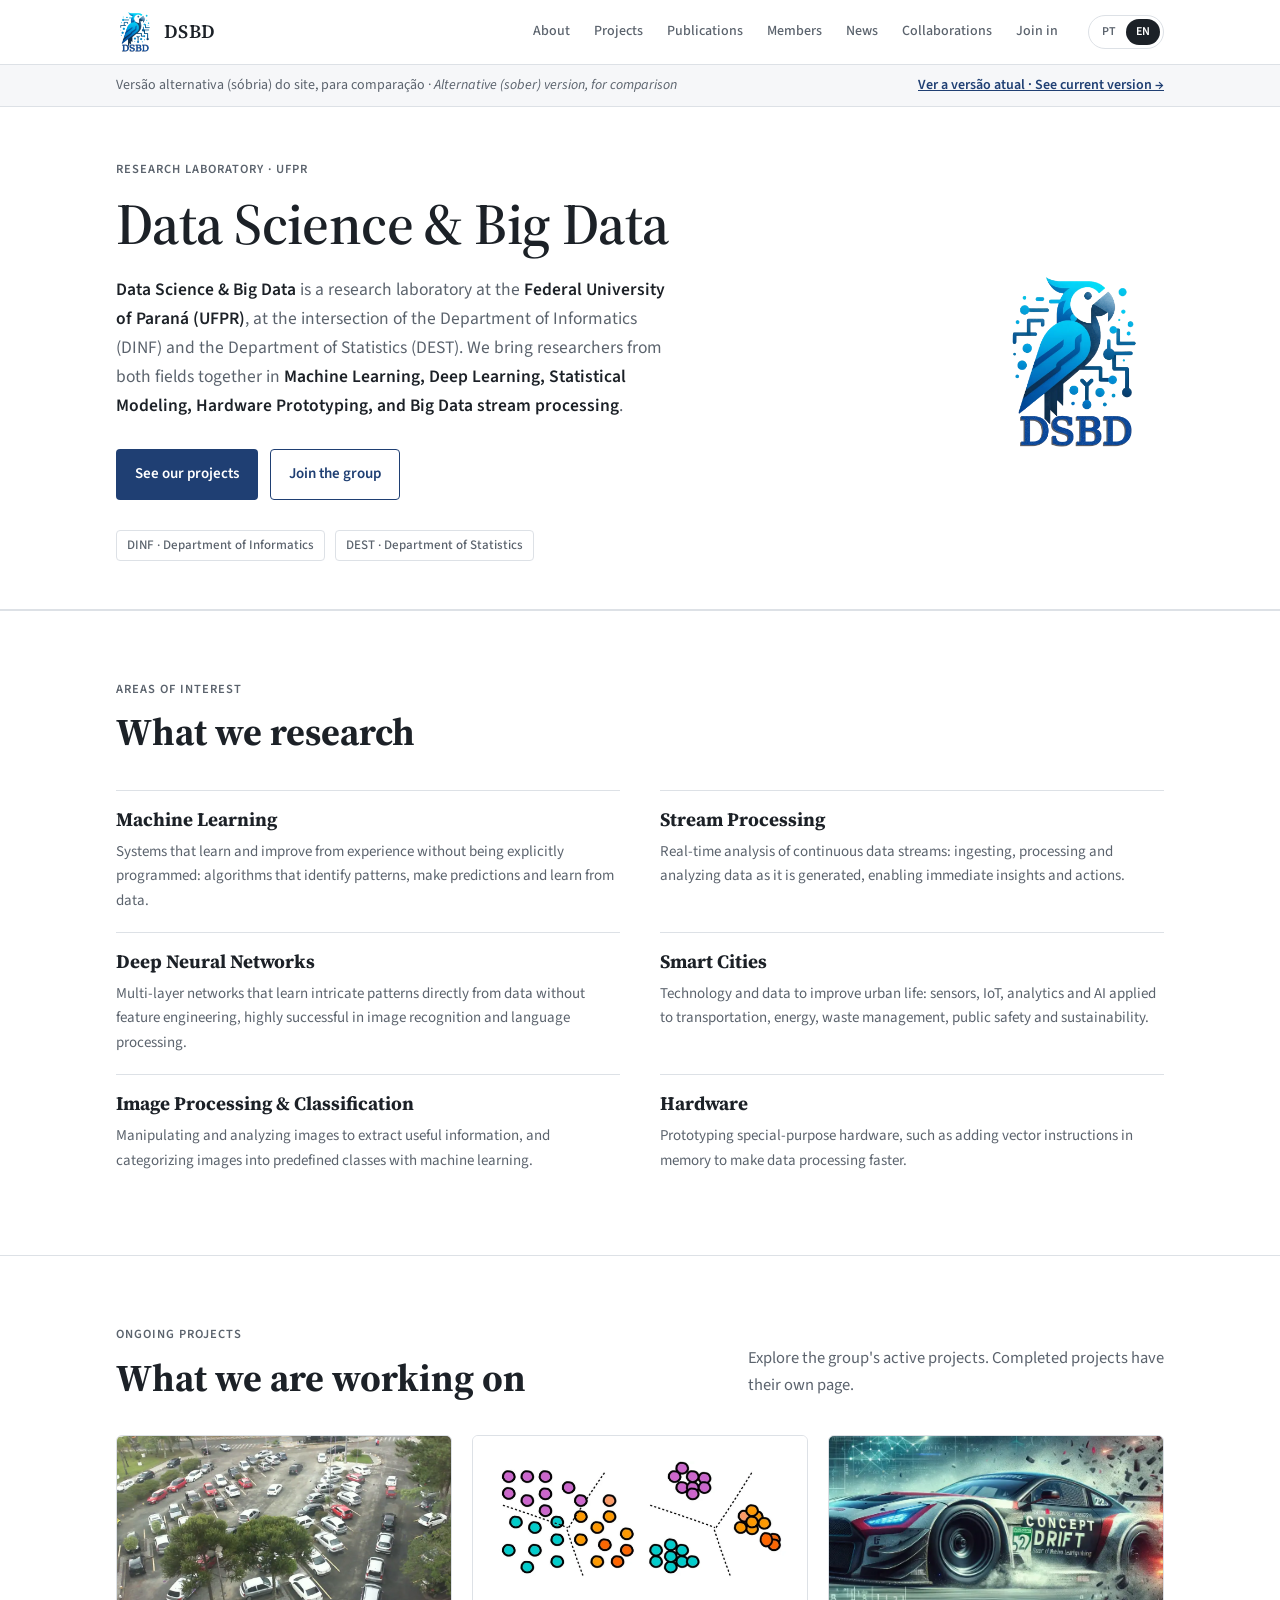
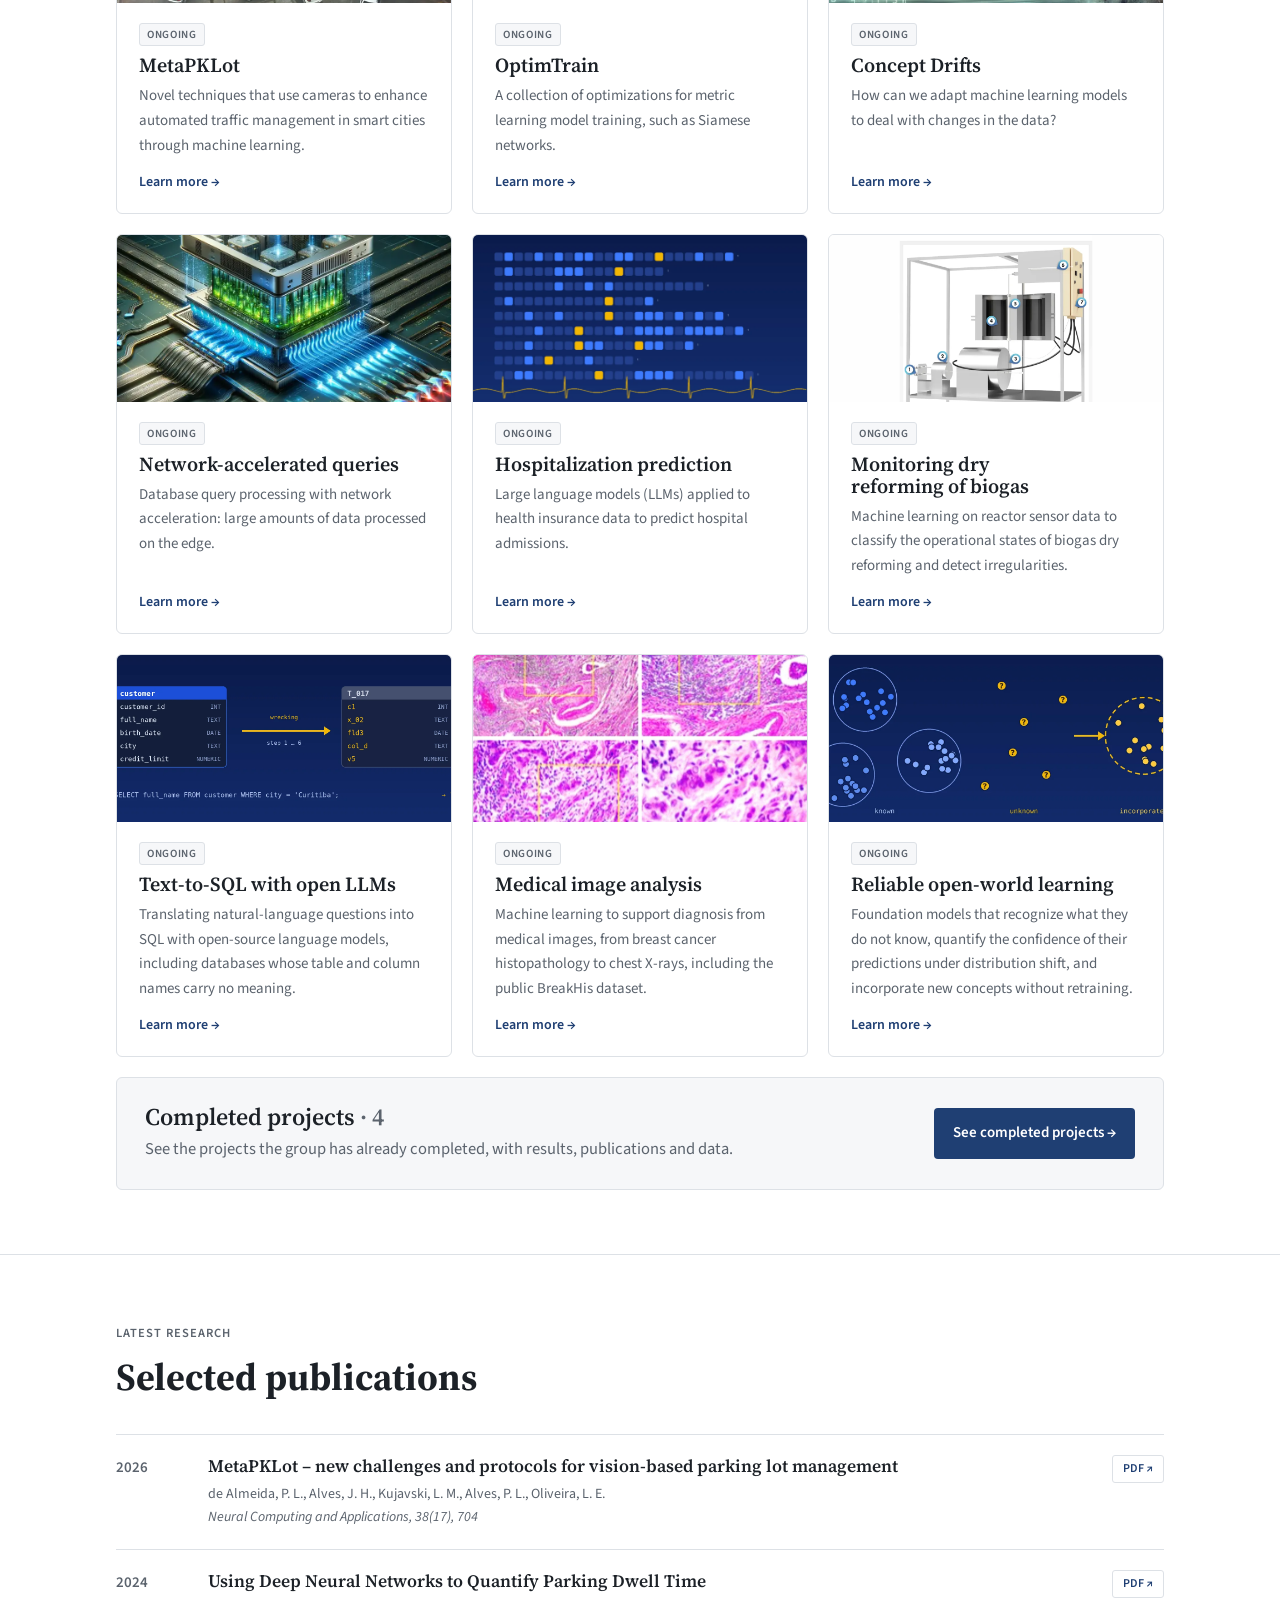
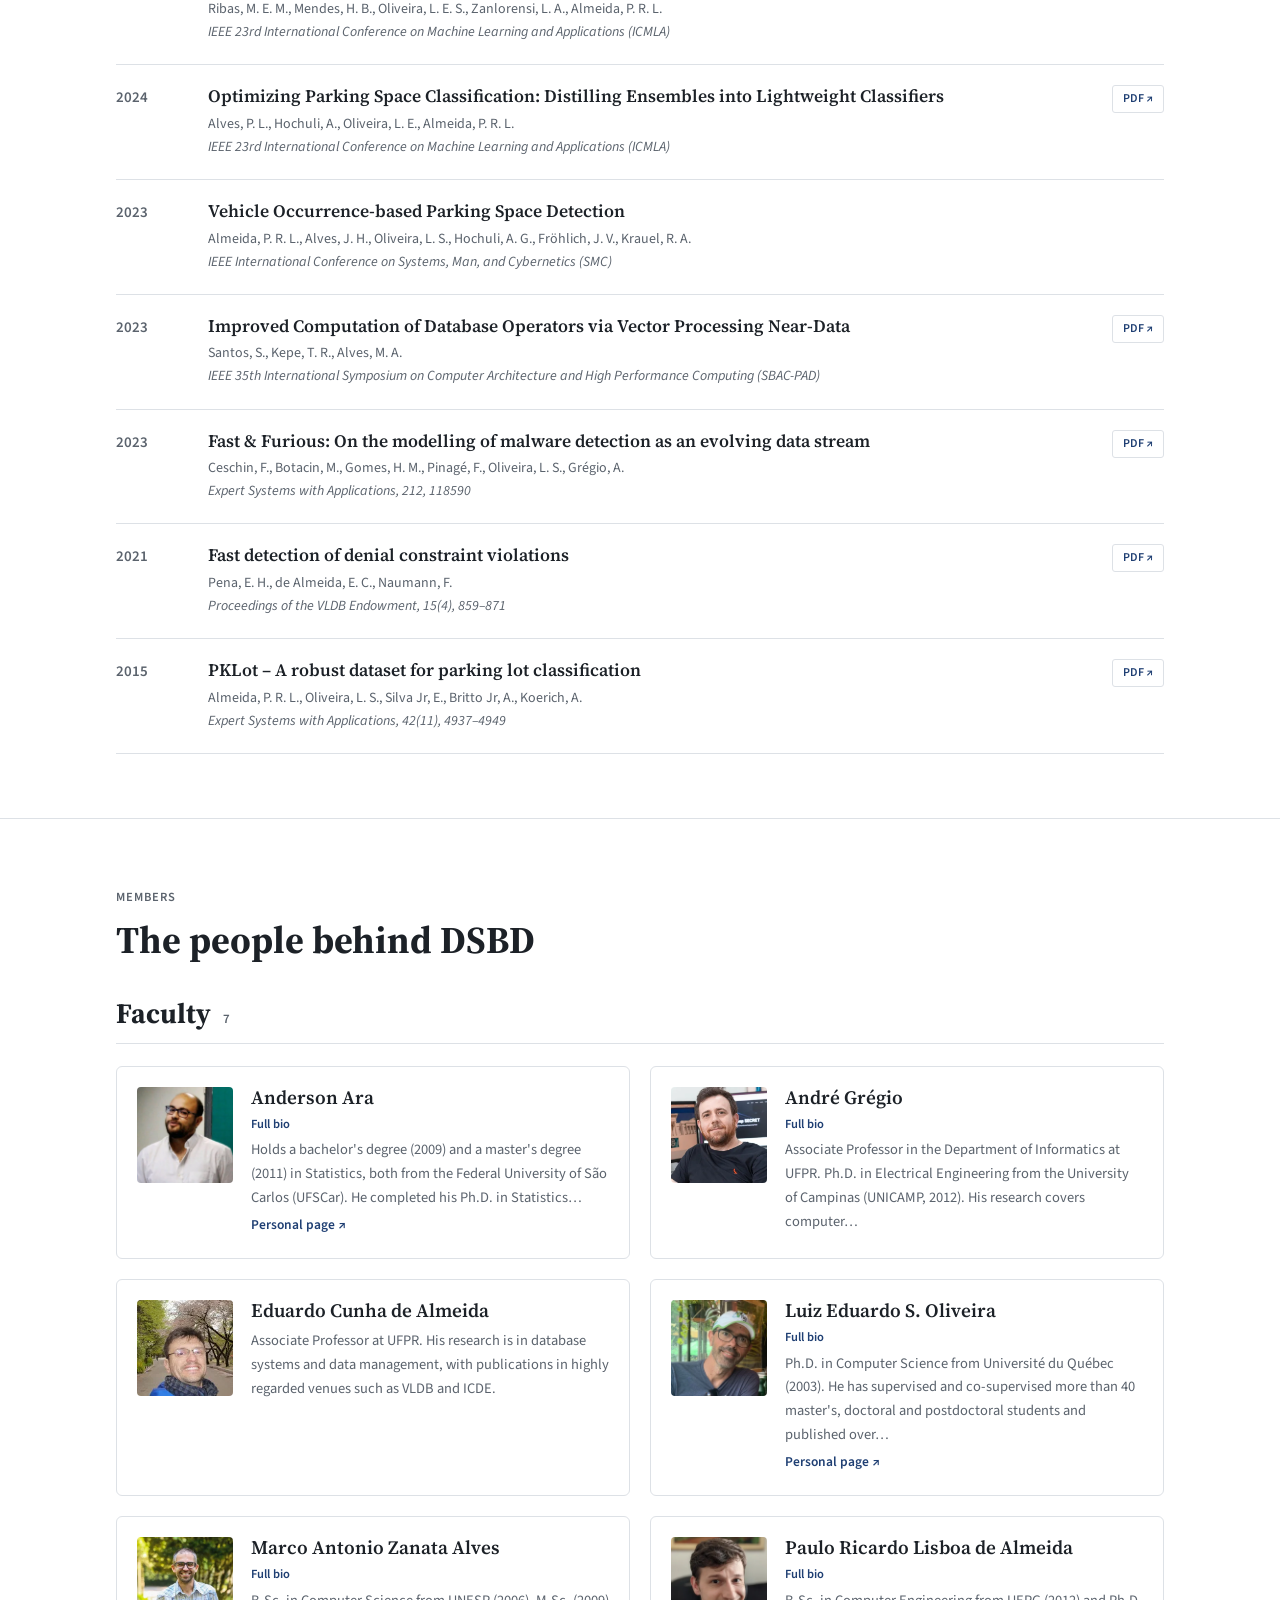
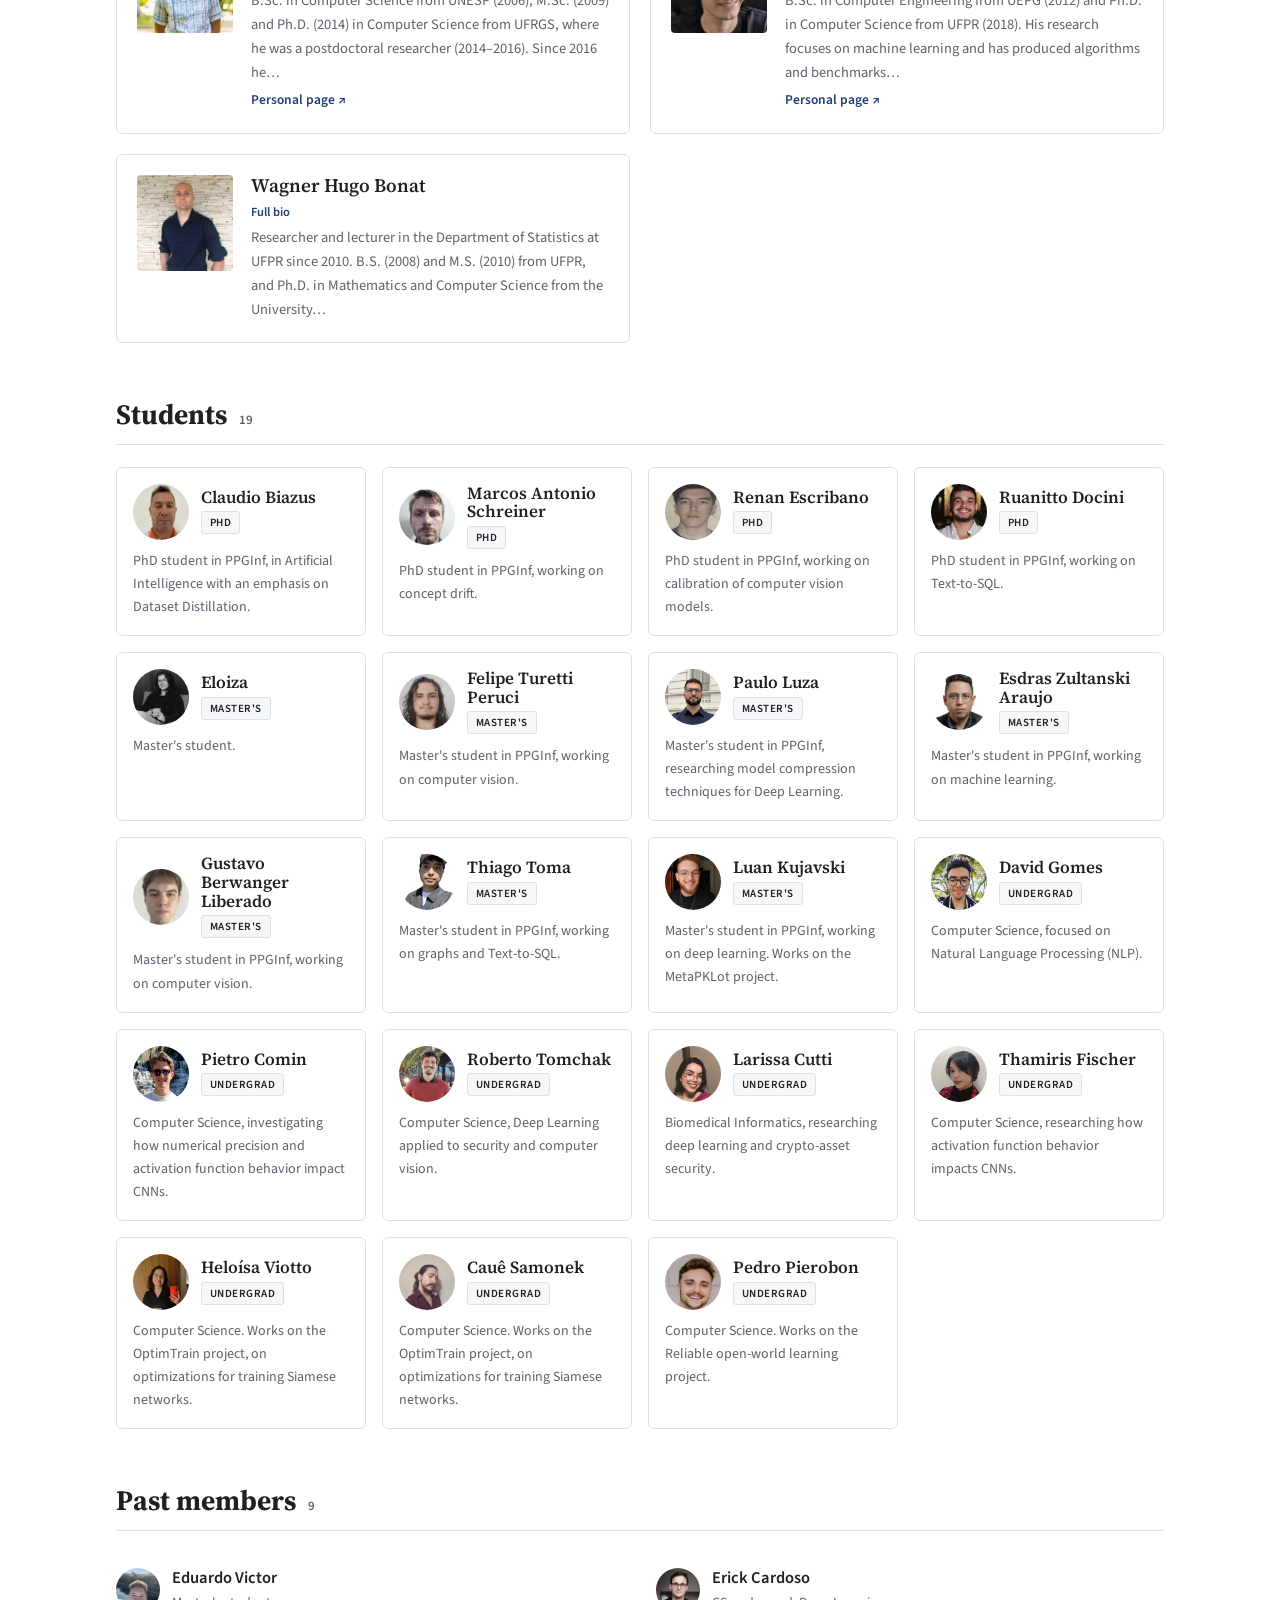
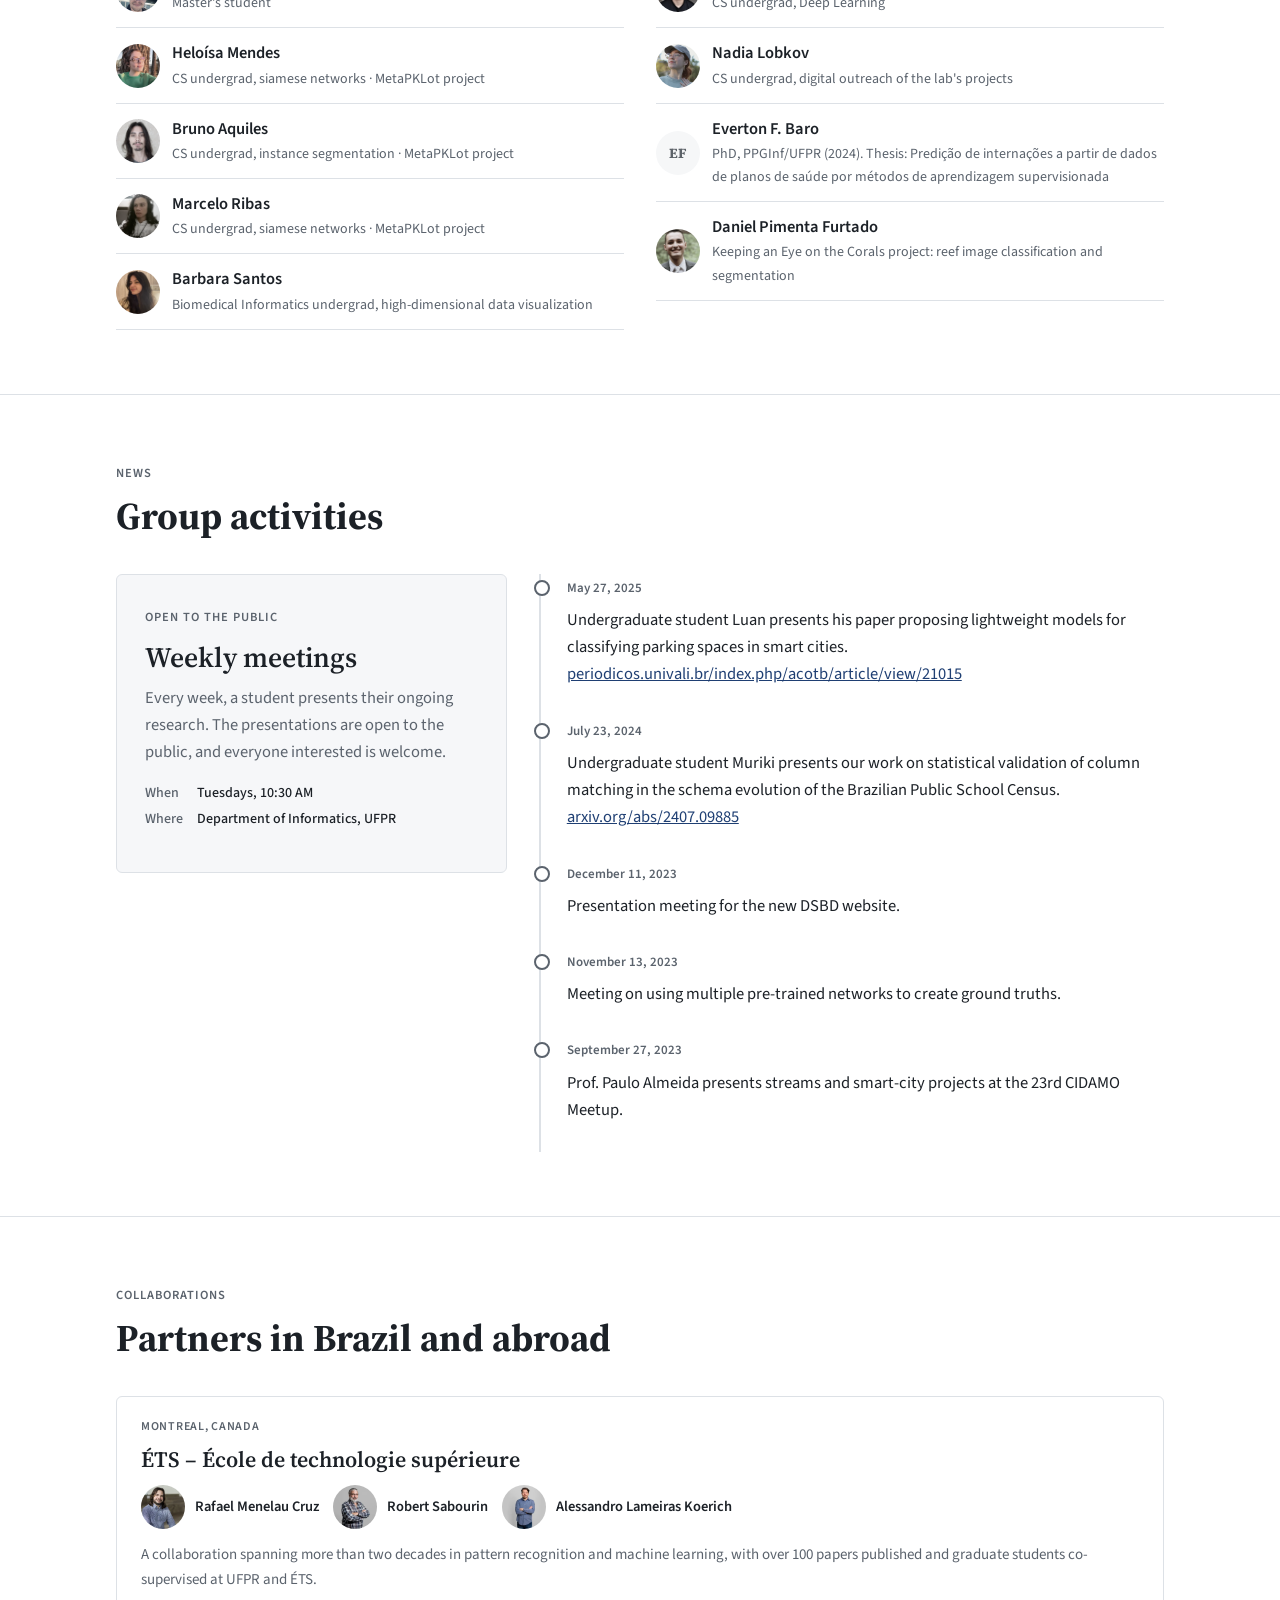
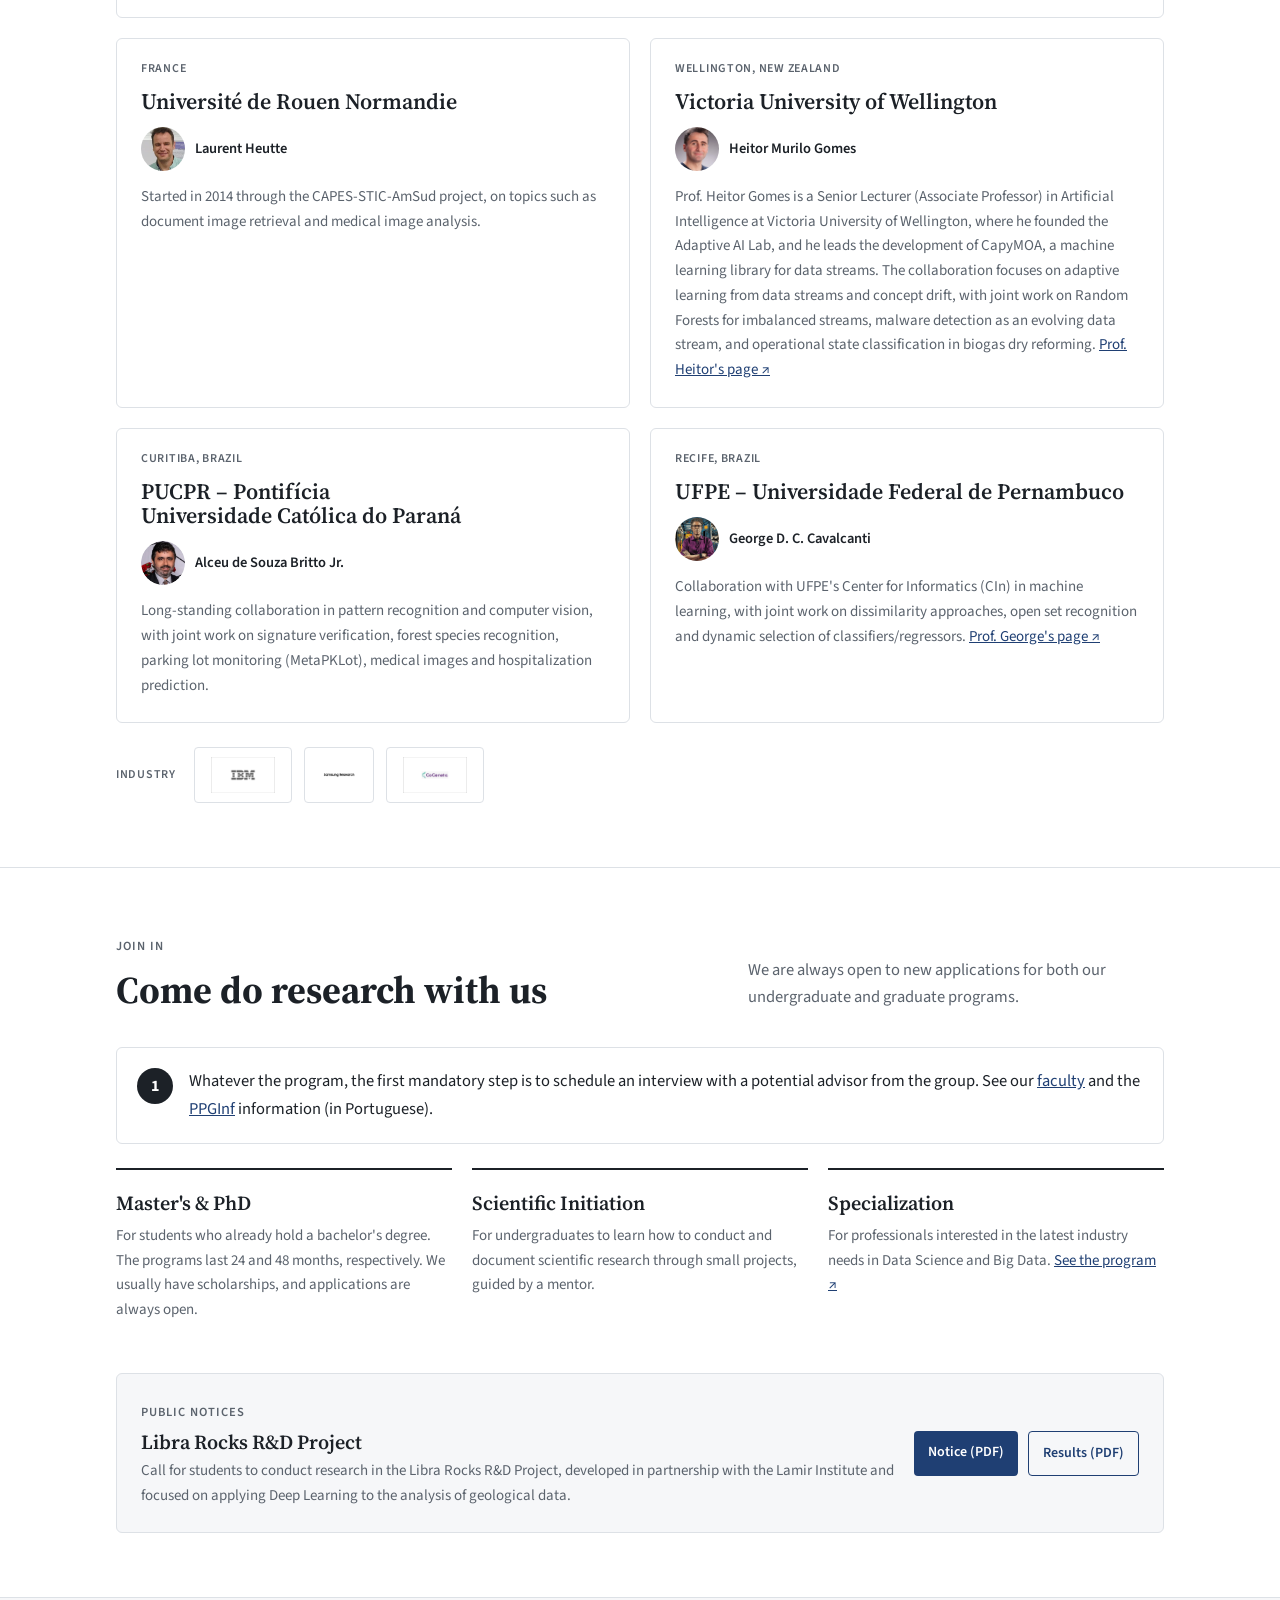
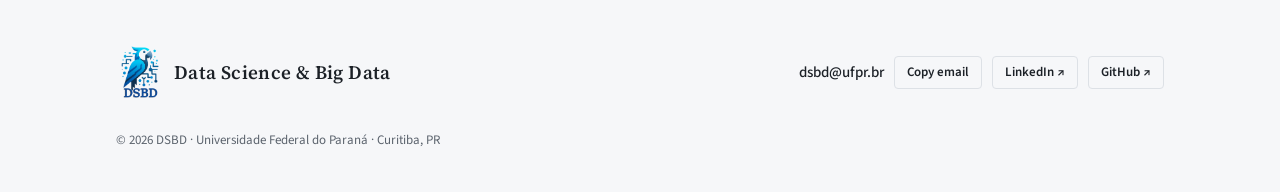
==== sobrio/index.html @ bd7f1e8b "De Olho nos Corais: equipe (Daniel Furtado, Marco Zanata, Guilherme Longo) e crédito da base; Daniel" ====
<!doctype html>
<html lang="pt-BR">
<head>
<meta charset="utf-8">
<meta name="viewport" content="width=device-width, initial-scale=1, viewport-fit=cover">
<link rel="icon" type="image/webp" href="../img/logo.webp">
<link rel="preconnect" href="https://fonts.googleapis.com">
<link rel="preconnect" href="https://fonts.gstatic.com" crossorigin>
<link rel="stylesheet" href="https://fonts.googleapis.com/css2?family=Source+Serif+4:opsz,wght@8..60,500;8..60,600&family=Source+Sans+3:wght@400;500;600&display=swap">
<link rel="stylesheet" href="../assets/site.css?v=202610211407">
<title>[Sóbria] DSBD – Data Science &amp; Big Data · UFPR</title>
<meta name="description" content="Data Science &amp; Big Data (DSBD), laboratório de pesquisa da UFPR (DINF + DEST).">
<link rel="stylesheet" href="sobrio.css?v=202610211407">
<meta name="robots" content="noindex">
</head>
<body data-page="home" data-base="../">
<div class="alt-banner"><div class="wrap"><span>Versão alternativa (sóbria) do site, para comparação · <em>Alternative (sober) version, for comparison</em></span><a id="altLink" href="../">Ver a versão atual · See current version →</a></div></div>
<script>document.getElementById('altLink').href='../'+location.pathname.split('/').pop()+location.search+location.hash;</script>

<section class="hero" id="sobre">
  <canvas id="stream" aria-hidden="true"></canvas>
  <div class="wrap">
    <div>
      <span class="eyebrow" data-i18n="hero_eyebrow"></span>
      <h1>Data Science <span class="amp">&amp;</span> Big Data</h1>
      <p class="lede" data-i18n-html="about"></p>
      <div class="cta">
        <a class="btn primary" href="#projetos" data-i18n="cta_projects"></a>
        <a class="btn ghost" href="#faca-parte" data-i18n="cta_join"></a>
      </div>
      <div class="dept"><span>DINF · <span data-i18n="dinf"></span></span><span>DEST · <span data-i18n="dest"></span></span></div>
    </div>
    <div class="logo-disc"><img src="../img/logo.webp" alt="Logo do DSBD: papagaio azul" width="595" height="640"></div>
  </div>
</section>

<section class="band" id="areas">
  <div class="wrap">
    <div class="head"><div><span class="eyebrow" data-i18n="areas_eyebrow"></span><h2 data-i18n="areas_title"></h2></div></div>
    <div class="areas" id="areasList"></div>
  </div>
</section>

<section class="band alt" id="projetos">
  <div class="wrap">
    <div class="head"><div><span class="eyebrow" data-i18n="proj_eyebrow"></span><h2 data-i18n="proj_title"></h2></div><p data-i18n="proj_lede"></p></div>
    <div class="projects" id="projList"></div>
  </div>
</section>

<section class="band" id="publicacoes">
  <div class="wrap">
    <div class="head"><div><span class="eyebrow" data-i18n="pubs_eyebrow"></span><h2 data-i18n="pubs_title"></h2></div></div>
    <ol class="pubs" id="pubList"></ol>
  </div>
</section>

<section class="band alt" id="membros">
  <div class="wrap">
    <div class="head"><div><span class="eyebrow" data-i18n="mem_eyebrow"></span><h2 data-i18n="mem_title"></h2></div></div>
    <div class="mgroup">
      <div class="mhead"><h3 data-i18n="tab_fac"></h3><span class="count" id="cnt-fac"></span></div>
      <div id="panel-fac" class="faculty"></div>
    </div>
    <div class="mgroup">
      <div class="mhead"><h3 data-i18n="tab_stu"></h3><span class="count" id="cnt-stu"></span></div>
      <div id="panel-stu" class="students"></div>
    </div>
    <div class="mgroup">
      <div class="mhead"><h3 data-i18n="tab_past"></h3><span class="count" id="cnt-past"></span></div>
      <ul id="panel-past" class="past"></ul>
    </div>
  </div>
</section>

<section class="band" id="noticias">
  <div class="wrap">
    <div class="head"><div><span class="eyebrow" data-i18n="news_eyebrow"></span><h2 data-i18n="news_title"></h2></div></div>
    <div class="news-grid">
      <aside class="meeting">
        <span class="eyebrow" data-i18n="meet_eyebrow"></span>
        <h3 data-i18n="meet_title"></h3>
        <p data-i18n="meet_text"></p>
        <dl class="when">
          <dt data-i18n="meet_when"></dt><dd data-i18n="meet_day"></dd>
          <dt data-i18n="meet_where"></dt><dd data-i18n="meet_place"></dd>
        </dl>
      </aside>
      <ol class="timeline" id="newsList"></ol>
    </div>
  </div>
</section>

<section class="band alt" id="colaboracoes">
  <div class="wrap">
    <div class="head"><div><span class="eyebrow" data-i18n="col_eyebrow"></span><h2 data-i18n="col_title"></h2></div></div>
    <div class="collab" id="collabList"></div>
    <div class="industry" id="industryList"></div>
  </div>
</section>

<section class="band" id="faca-parte">
  <div class="wrap">
    <div class="head"><div><span class="eyebrow" data-i18n="join_eyebrow"></span><h2 data-i18n="join_title"></h2></div><p data-i18n="join_lede"></p></div>
    <div class="step"><span class="n">1</span><p data-i18n-html="join_step"></p></div>
    <div class="join" id="joinList"></div>
    <div class="notice">
      <div><span class="eyebrow" data-i18n="notice_eyebrow"></span><h3 data-i18n="notice_title"></h3><p data-i18n="notice_text"></p></div>
      <div class="links">
        <a href="../docs/edital-libra-rocks.pdf" target="_blank" rel="noopener" data-i18n="notice_doc"></a>
        <a class="sec" href="../docs/resultados-libra-rocks.pdf" target="_blank" rel="noopener" data-i18n="notice_res"></a>
      </div>
    </div>
  </div>
</section>

<script src="../assets/content.js?v=202610211407"></script>
<script src="../assets/site.js?v=202610211407"></script>
</body>
</html>
---- assets/site.css ----
[hidden]{display:none!important}
/* Layout: sticky bar → stream-canvas hero → alternating full-width bands, each with a 1120px inner column */
:root{
  --paper:#F5F7FC; --paper-2:#E9EEF8; --card:#FFFFFF;
  --ink:#0D1830; --muted:#55617A; --line:#D5DDEC;
  --cobalt:#1C4ED8; --cobalt-ink:#FFFFFF; --sky:#3D7BFF; --macaw:#F2B705; --macaw-ink:#2A1F00;
  --hero:#0B1B4A; --hero-ink:#EEF3FF; --hero-muted:#AFC0EA;
  --f-display:"Bricolage Grotesque", "Segoe UI", system-ui, sans-serif;
  --f-body:"IBM Plex Sans", "Segoe UI", system-ui, sans-serif;
  --f-mono:"IBM Plex Mono", ui-monospace, "SFMono-Regular", Menlo, monospace;
  --r:14px; color-scheme:light;
}
@media (prefers-color-scheme: dark){ :root:not([data-theme="light"]){
  --paper:#0A1022; --paper-2:#0F1830; --card:#131E3A;
  --ink:#E6ECF8; --muted:#9AA8C6; --line:#24304F;
  --cobalt:#5B8CFF; --cobalt-ink:#06122E; --sky:#83A9FF; --macaw:#FFCB3D; --macaw-ink:#2A1F00;
  --hero:#060D24; --hero-ink:#EEF3FF; --hero-muted:#9FB2E2; color-scheme:dark }}
:root[data-theme="dark"]{
  --paper:#0A1022; --paper-2:#0F1830; --card:#131E3A;
  --ink:#E6ECF8; --muted:#9AA8C6; --line:#24304F;
  --cobalt:#5B8CFF; --cobalt-ink:#06122E; --sky:#83A9FF; --macaw:#FFCB3D; --macaw-ink:#2A1F00;
  --hero:#060D24; --hero-ink:#EEF3FF; --hero-muted:#9FB2E2; color-scheme:dark }

*{box-sizing:border-box}
html{scroll-behavior:smooth;scroll-padding-top:80px}
body{margin:0;background:var(--paper);color:var(--ink);font:400 16px/1.6 var(--f-body)}
body::before{content:"";position:fixed;inset:0 0 auto;height:env(safe-area-inset-top,0px);z-index:60;background:var(--hero)}
a{color:var(--cobalt)}
a:focus-visible,button:focus-visible{outline:3px solid var(--macaw);outline-offset:2px;border-radius:6px}
img{max-width:100%}
.wrap{max-width:1120px;margin:0 auto;padding-left:max(16px,env(safe-area-inset-left,0px));padding-right:max(16px,env(safe-area-inset-right,0px))}
h1,h2,h3{font-family:var(--f-display);text-wrap:balance;margin:0;line-height:1.1}
.eyebrow{font:500 12px/1 var(--f-mono);letter-spacing:.14em;text-transform:uppercase;color:var(--cobalt)}

/* header */
header.bar{position:sticky;top:env(safe-area-inset-top,0px);z-index:50;background:color-mix(in srgb,var(--hero) 92%,transparent);backdrop-filter:blur(10px);color:var(--hero-ink)}
.bar .wrap{display:flex;align-items:center;gap:20px;min-height:64px}
.brand{display:flex;align-items:center;gap:10px;color:inherit;text-decoration:none;font:800 20px/1 var(--f-display);letter-spacing:.02em}
.brand img{width:38px;height:auto;background:#fff;border-radius:10px;padding:3px}
.bar nav{margin-left:auto;display:flex;gap:4px;flex-wrap:wrap}
.bar nav a{color:var(--hero-muted);text-decoration:none;font-size:14px;font-weight:500;padding:8px 10px;border-radius:8px}
.bar nav a:hover{color:var(--hero-ink);background:rgba(255,255,255,.08)}
.lang{display:flex;border:1px solid rgba(255,255,255,.25);border-radius:999px;padding:3px}
.lang button{all:unset;cursor:pointer;font:500 12px/1 var(--f-mono);padding:7px 10px;border-radius:999px;color:var(--hero-muted)}
.lang button[aria-pressed="true"]{background:var(--macaw);color:var(--macaw-ink)}
.menu-btn{all:unset;display:none;cursor:pointer;color:var(--hero-ink);font:500 13px/1 var(--f-mono);padding:8px 10px;border:1px solid rgba(255,255,255,.25);border-radius:8px}
@media (max-width:900px){
  .menu-btn{display:inline-block;margin-left:auto}
  .bar .wrap{flex-wrap:wrap}
  .bar nav{display:none;order:9;width:100%;margin:0;padding-bottom:12px}
  .bar.open nav{display:flex}
}

/* hero */
.hero{position:relative;background:var(--hero);color:var(--hero-ink);overflow:hidden}
.hero canvas{position:absolute;inset:0;width:100%;height:100%;opacity:.9}
.hero .wrap{position:relative;padding-block:72px 64px;display:grid;grid-template-columns:minmax(0,1.5fr) minmax(0,1fr);gap:40px;align-items:center}
.hero h1{font-size:clamp(44px,8vw,96px);font-weight:800;letter-spacing:-.02em;line-height:.95}
.hero h1 .amp{color:var(--macaw)}
.hero .lede{max-width:56ch;color:var(--hero-muted);font-size:18px;margin:22px 0 28px}
.hero .lede strong{color:var(--hero-ink);font-weight:600}
.hero .eyebrow{color:var(--macaw);display:block;margin-bottom:18px}
.cta{display:flex;gap:12px;flex-wrap:wrap}
.btn{display:inline-flex;align-items:center;gap:8px;text-decoration:none;font-weight:600;font-size:15px;padding:12px 18px;border-radius:999px;border:1px solid transparent}
.btn.primary{background:var(--macaw);color:var(--macaw-ink)}
.btn.ghost{color:var(--hero-ink);border-color:rgba(255,255,255,.3)}
.btn.ghost:hover{background:rgba(255,255,255,.08)}
.logo-disc{justify-self:center;width:min(300px,70vw);aspect-ratio:1;border-radius:50%;background:#fff;display:grid;place-items:center;box-shadow:0 0 0 10px rgba(255,255,255,.06),0 0 0 22px rgba(255,255,255,.03)}
.logo-disc img{width:64%;height:auto}
.dept{display:flex;gap:10px;flex-wrap:wrap;margin-top:30px;font:500 12px/1 var(--f-mono);color:var(--hero-muted)}
.dept span{border:1px solid rgba(255,255,255,.2);padding:8px 10px;border-radius:8px}
@media (max-width:760px){.hero .wrap{grid-template-columns:1fr;padding-block:44px}.logo-disc{width:150px;justify-self:start;order:-1}}

/* sections */
section.band{padding-block:84px}
section.band.alt{background:var(--paper-2)}
.head{display:flex;justify-content:space-between;align-items:end;gap:24px;flex-wrap:wrap;margin-bottom:36px}
.head h2{font-size:clamp(30px,4.5vw,46px);font-weight:700;margin-top:10px}
.head p{max-width:52ch;color:var(--muted);margin:0}

/* areas */
.areas{display:grid;grid-template-columns:repeat(3,minmax(0,1fr));gap:1px;background:var(--line);border:1px solid var(--line);border-radius:var(--r);overflow:hidden}
.area{background:var(--card);padding:26px;display:flex;flex-direction:column;gap:10px}
.area .ix{font:500 12px/1 var(--f-mono);color:var(--muted)}
.area h3{font-size:21px;font-weight:700}
.area p{margin:0;color:var(--muted);font-size:15px}
@media (max-width:900px){.areas{grid-template-columns:repeat(2,minmax(0,1fr))}}
@media (max-width:560px){.areas{grid-template-columns:1fr}}

/* projects */
.projects{display:grid;grid-template-columns:repeat(6,minmax(0,1fr));gap:20px}
.proj{grid-column:span 2;display:flex;flex-direction:column;background:var(--card);border:1px solid var(--line);border-radius:var(--r);overflow:hidden;text-decoration:none;color:inherit;transition:transform .2s,border-color .2s}
.proj.half{grid-column:span 3}
.proj.full{grid-column:1/-1}
.proj:hover{transform:translateY(-3px);border-color:var(--cobalt)}
.proj .ph{aspect-ratio:16/9;background:linear-gradient(135deg,var(--cobalt),var(--hero));overflow:hidden}
.proj .ph img{width:100%;height:100%;object-fit:cover;display:block}
.proj .bd{padding:20px 22px 24px;display:flex;flex-direction:column;gap:8px;flex:1}
.proj h3{font-size:21px}
.proj p{margin:0;color:var(--muted);font-size:15px}
.proj .more{margin-top:auto;padding-top:8px;font:500 13px/1 var(--f-mono);color:var(--cobalt)}
@media (max-width:900px){.projects{grid-template-columns:repeat(2,minmax(0,1fr))}.proj,.proj.half,.proj.full{grid-column:span 1}}
@media (max-width:560px){.projects{grid-template-columns:1fr}}

/* publications */
.pubs{list-style:none;margin:0;padding:0;display:grid;gap:0;border-top:1px solid var(--line)}
.pub{display:grid;grid-template-columns:72px minmax(0,1fr) auto;gap:20px;align-items:baseline;padding:20px 0;border-bottom:1px solid var(--line)}
.pub .yr{font:500 15px/1 var(--f-mono);color:var(--cobalt);font-variant-numeric:tabular-nums}
.pub .t{font-weight:600;font-size:17px;line-height:1.35}
.pub .a{color:var(--muted);font-size:14px;margin-top:4px}
.pub .v{font-style:italic;font-size:14px;color:var(--muted)}
.pub a.pdf{font:500 12px/1 var(--f-mono);text-decoration:none;border:1px solid var(--line);padding:7px 10px;border-radius:999px;white-space:nowrap}
.pub a.pdf:hover{border-color:var(--cobalt)}
@media (max-width:640px){.pub{grid-template-columns:1fr;gap:6px}}

/* members */
.faculty{display:grid;grid-template-columns:repeat(2,minmax(0,1fr));gap:20px}
.fac{display:grid;grid-template-columns:96px minmax(0,1fr);gap:18px;background:var(--card);border:1px solid var(--line);border-radius:var(--r);padding:20px}
.avatar{width:100%;aspect-ratio:1;border-radius:12px;object-fit:cover;background:linear-gradient(135deg,var(--sky),var(--cobalt));display:grid;place-items:center;color:#fff;font:700 26px/1 var(--f-display)}
.fac h3{font-size:19px}
.fac p{margin:8px 0 0;color:var(--muted);font-size:14.5px}
.fac details summary{cursor:pointer;color:var(--cobalt);font:500 12px/1 var(--f-mono);margin-top:10px;list-style:none}
.fac details summary::-webkit-details-marker{display:none}
.students{display:grid;grid-template-columns:repeat(auto-fill,minmax(230px,1fr));gap:16px}
.stu{background:var(--card);border:1px solid var(--line);border-radius:var(--r);padding:16px;display:flex;flex-direction:column;gap:10px}
.stu .top{display:flex;gap:12px;align-items:center}
.stu .avatar{width:56px;border-radius:50%;font-size:18px;flex:none}
.stu h3{font-size:17px}
.stu p{margin:0;color:var(--muted);font-size:14px}
.chip{display:inline-block;font:500 11px/1 var(--f-mono);letter-spacing:.06em;text-transform:uppercase;padding:5px 8px;border-radius:6px;background:var(--paper-2);color:var(--ink);margin-top:5px}
.chip.phd{background:var(--cobalt);color:var(--cobalt-ink)}
.chip.ms{background:var(--macaw);color:var(--macaw-ink)}
.past{columns:2 280px;column-gap:32px;margin:0;padding:0;list-style:none}
.past li{break-inside:avoid;padding:12px 0;border-bottom:1px solid var(--line)}
.past b{font-weight:600}
.past span{display:block;color:var(--muted);font-size:14px}
@media (max-width:760px){.faculty{grid-template-columns:1fr}.fac{grid-template-columns:72px minmax(0,1fr)}}

/* news */
.news-grid{display:grid;grid-template-columns:minmax(0,1fr) minmax(0,1.6fr);gap:32px;align-items:start}
.meeting{background:var(--hero);color:var(--hero-ink);border-radius:var(--r);padding:28px;position:sticky;top:96px}
.meeting .eyebrow{color:var(--macaw)}
.meeting h3{font-size:28px;margin:12px 0}
.meeting p{color:var(--hero-muted);margin:0 0 18px}
.when{display:grid;grid-template-columns:auto 1fr;gap:6px 14px;font:500 14px/1.4 var(--f-mono)}
.when dt{color:var(--hero-muted)}
.when dd{margin:0}
.timeline{list-style:none;margin:0;padding:0;border-left:2px solid var(--line)}
.timeline li{position:relative;padding:0 0 28px 26px}
.timeline li::before{content:"";position:absolute;left:-7px;top:6px;width:12px;height:12px;border-radius:50%;background:var(--paper);border:2px solid var(--cobalt)}
.timeline time{font:500 13px/1 var(--f-mono);color:var(--cobalt)}
.timeline p{margin:6px 0 0}
.timeline a{word-break:break-word}
@media (max-width:800px){.news-grid{grid-template-columns:1fr}.meeting{position:static}}

/* collaborations */
.collab{display:grid;grid-template-columns:repeat(2,minmax(0,1fr));gap:20px}
.inst{background:var(--card);border:1px solid var(--line);border-radius:var(--r);padding:24px;display:flex;flex-direction:column;gap:14px}
.inst.wide{grid-column:1/-1}
.inst .where{font:500 12px/1 var(--f-mono);color:var(--muted);letter-spacing:.06em;text-transform:uppercase}
.inst h3{font-size:22px}
.inst p{margin:0;color:var(--muted);font-size:15px}
.people{display:flex;gap:14px;flex-wrap:wrap}
.person{display:flex;align-items:center;gap:10px;font-weight:600;font-size:14.5px}
.person .avatar{width:44px;border-radius:50%;font-size:15px}
.industry{display:flex;gap:12px;flex-wrap:wrap;margin-top:24px;align-items:center}
.industry .lbl{font:500 12px/1 var(--f-mono);color:var(--muted);letter-spacing:.06em;text-transform:uppercase;margin-right:6px}
.industry span.co{font:700 18px/1 var(--f-display);padding:12px 18px;border:1px solid var(--line);border-radius:10px;background:var(--card)}
@media (max-width:760px){.collab{grid-template-columns:1fr}}

/* join */
.join{display:grid;grid-template-columns:repeat(3,minmax(0,1fr));gap:20px}
.join .opt{border-top:3px solid var(--cobalt);background:var(--card);border-radius:0 0 var(--r) var(--r);padding:22px;display:flex;flex-direction:column;gap:10px}
.join .opt:nth-child(2){border-top-color:var(--macaw)}
.join .opt:nth-child(3){border-top-color:var(--sky)}
.join h3{font-size:20px}
.join p{margin:0;color:var(--muted);font-size:15px}
.step{display:flex;gap:16px;align-items:flex-start;background:var(--card);border:1px solid var(--line);border-radius:var(--r);padding:20px;margin-bottom:24px}
.step .n{flex:none;width:36px;height:36px;border-radius:50%;background:var(--macaw);color:var(--macaw-ink);display:grid;place-items:center;font:700 16px/1 var(--f-display)}
.step p{margin:0}
.notice{margin-top:28px;display:grid;grid-template-columns:minmax(0,1fr) auto;gap:20px;align-items:center;padding:24px;border-radius:var(--r);border:1px dashed var(--cobalt);background:color-mix(in srgb,var(--cobalt) 6%,var(--card))}
.notice h3{font-size:20px;margin:6px 0}
.notice p{margin:0;color:var(--muted);font-size:15px}
.notice .links{display:flex;gap:10px;flex-wrap:wrap}
.notice .links a{text-decoration:none;font-weight:600;font-size:14px;padding:10px 14px;border-radius:999px;background:var(--cobalt);color:var(--cobalt-ink)}
.notice .links a.sec{background:transparent;color:var(--cobalt);border:1px solid var(--cobalt)}
@media (max-width:820px){.join{grid-template-columns:1fr}.notice{grid-template-columns:1fr}}

/* footer */
footer{background:var(--hero);color:var(--hero-muted);padding-block:48px 40px}
footer .wrap{display:flex;gap:32px;flex-wrap:wrap;justify-content:space-between;align-items:center}
footer .brand img{width:48px}
footer .brand{color:var(--hero-ink)}
footer .contact{display:flex;gap:10px;flex-wrap:wrap;align-items:center}
footer .mail{font:500 15px/1 var(--f-mono);color:var(--hero-ink);user-select:all}
footer button,footer a.li{all:unset;cursor:pointer;font:500 13px/1 var(--f-mono);padding:9px 12px;border:1px solid rgba(255,255,255,.25);border-radius:999px;color:var(--hero-ink)}
footer small{display:block;width:100%;font-size:13px}
@media (prefers-reduced-motion:reduce){html{scroll-behavior:auto}.proj{transition:none}}

/* ---------- logo sizing for local webp ---------- */
.brand img{object-fit:contain}

/* ---------- industry logos ---------- */
.industry .co-logo{display:flex;align-items:center;justify-content:center;background:#fff;border:1px solid var(--line);border-radius:10px;padding:10px 16px;height:56px}
.industry .co-logo img{max-height:36px;width:auto;display:block}

/* ---------- finished-projects call-out on home ---------- */
.finished-cta{grid-column:1/-1;display:grid;grid-template-columns:minmax(0,1fr) auto;gap:20px;align-items:center;padding:26px 28px;border-radius:var(--r);background:var(--hero);color:var(--hero-ink);text-decoration:none}
.finished-cta h3{font-size:24px}
.finished-cta p{margin:6px 0 0;color:var(--hero-muted)}
.finished-cta .btn{white-space:nowrap}
.finished-cta:hover .btn{filter:brightness(1.05)}
@media (max-width:640px){.finished-cta{grid-template-columns:1fr}}

/* ---------- status chip ---------- */
.status{display:inline-flex;align-items:center;gap:6px;font:500 11px/1 var(--f-mono);letter-spacing:.08em;text-transform:uppercase;padding:6px 9px;border-radius:999px;width:max-content}
.status::before{content:"";width:7px;height:7px;border-radius:50%;background:currentColor}
.status.ongoing{background:color-mix(in srgb,var(--cobalt) 14%,transparent);color:var(--cobalt)}
.status.finished{background:color-mix(in srgb,var(--macaw) 22%,transparent);color:var(--ink)}
.status.finished::before{background:var(--macaw)}

/* ---------- sub-page hero ---------- */
.subhero{background:var(--hero);color:var(--hero-ink)}
.subhero .wrap{padding-block:56px 48px}
.subhero .eyebrow{color:var(--macaw)}
.subhero h1{font-size:clamp(34px,6vw,64px);font-weight:800;letter-spacing:-.015em;margin-top:14px}
.subhero p{color:var(--hero-muted);max-width:60ch;font-size:18px;margin:16px 0 0}
.subhero a.back{display:inline-block;margin-top:22px;color:var(--hero-ink);font:500 13px/1 var(--f-mono);text-decoration:none;border-bottom:1px solid rgba(255,255,255,.35);padding-bottom:4px}
.subhero .status.finished{color:var(--hero-ink)}
.subhero .status.ongoing{color:var(--sky)}

/* ---------- finished list ---------- */
.fin-list{display:grid;gap:24px}
.fin-item{display:grid;grid-template-columns:minmax(0,1fr) minmax(0,1.4fr);background:var(--card);border:1px solid var(--line);border-radius:var(--r);overflow:hidden;text-decoration:none;color:inherit;transition:border-color .2s,transform .2s}
.fin-item:hover{border-color:var(--cobalt);transform:translateY(-2px)}
.fin-item .ph{position:relative;min-height:240px;background:linear-gradient(135deg,var(--cobalt),var(--hero))}
.fin-item .ph img{position:absolute;inset:0;width:100%;height:100%;object-fit:cover;display:block}
.fin-item .bd{padding:26px 28px;display:flex;flex-direction:column;gap:12px;min-width:0}
.fin-item h2{font-size:26px}
.fin-item p{margin:0;color:var(--muted)}
.tags{display:flex;gap:6px;flex-wrap:wrap}
.tags span{font:500 12px/1 var(--f-mono);padding:6px 8px;border-radius:6px;background:var(--paper-2);color:var(--ink)}
.fin-item .meta{font:500 13px/1.4 var(--f-mono);color:var(--muted)}
.fin-item .more{margin-top:auto;font:500 13px/1 var(--f-mono);color:var(--cobalt)}
@media (max-width:760px){.fin-item{grid-template-columns:1fr}.fin-item .ph{aspect-ratio:16/9;min-height:0;max-width:100%}}

/* ---------- project detail ---------- */
.pcover{max-width:1120px;margin:0 auto;padding-left:max(16px,env(safe-area-inset-left,0px));padding-right:max(16px,env(safe-area-inset-right,0px));margin-top:-1px}
.pcover img{display:block;width:100%;max-height:420px;object-fit:cover;border-radius:0 0 var(--r) var(--r)}
.pgrid{display:grid;grid-template-columns:minmax(0,1fr) 320px;gap:48px;align-items:start}
.pbody{display:grid;gap:44px;min-width:0}
.pbody section h2{font-size:clamp(24px,3vw,30px);font-weight:700;margin-bottom:14px}
.pbody section p,.pbody section li{font-size:17px;line-height:1.7;max-width:68ch}
.pbody section ul{padding-left:20px;display:grid;gap:10px}
.pbody figure{margin:22px 0 0;background:var(--card);border:1px solid var(--line);border-radius:var(--r);padding:14px}
.pbody figure img{display:block;width:100%;height:auto;border-radius:8px;background:#fff}
.pbody figcaption{font-size:14px;color:var(--muted);margin-top:10px}
.pside{display:grid;gap:22px;position:sticky;top:96px}
.box{background:var(--card);border:1px solid var(--line);border-radius:var(--r);padding:20px}
.box h3{font:500 12px/1 var(--f-mono);letter-spacing:.12em;text-transform:uppercase;color:var(--muted);margin-bottom:14px}
.box ul{list-style:none;margin:0;padding:0;display:grid;gap:12px}
.box li a{font-weight:600;text-decoration:none}
.box li a:hover{text-decoration:underline}
.box li span{display:block;font-size:13px;color:var(--muted);margin-top:2px}
.team{display:grid;gap:10px}
.team .m{display:flex;align-items:center;gap:10px;font-size:14.5px;font-weight:600}
.team .m small{display:block;font-weight:400;color:var(--muted);font-size:12.5px}
.team .avatar{width:38px;border-radius:50%;font-size:13px;flex:none}
@media (max-width:900px){.pgrid{grid-template-columns:1fr}.pside{position:static}}

/* ---------- members: grouped ---------- */
.mgroup+.mgroup{margin-top:56px}
.mhead{display:flex;align-items:baseline;gap:12px;padding-bottom:14px;margin-bottom:22px;border-bottom:2px solid var(--ink)}
.mhead h3{font-size:clamp(22px,3vw,28px);font-weight:700}
.mhead .count{font:500 13px/1 var(--f-mono);color:var(--cobalt);font-variant-numeric:tabular-nums}
.past li{display:flex;gap:12px;align-items:center}
.past li .avatar{width:44px;border-radius:50%;font-size:14px;flex:none;filter:grayscale(.35)}

.pbody code{font:500 .9em/1 var(--f-mono);background:var(--paper-2);padding:2px 6px;border-radius:5px}

.pbody .video{position:relative;aspect-ratio:16/9;max-width:100%;margin:22px 0;border-radius:var(--r);overflow:hidden;background:#000;border:1px solid var(--line)}
.pbody .video iframe{position:absolute;inset:0;width:100%;height:100%;border:0}
.pbody section p a{font-weight:600;white-space:nowrap}

.pbody .note{font-size:15px;color:var(--muted);border-left:3px solid var(--macaw);padding:4px 0 4px 14px;margin-top:16px}

.past li span.avatar{display:grid;place-items:center;margin:0;font:700 14px/1 var(--f-display);color:#fff}

.fac .fac-link{display:inline-block;margin-top:8px;font:500 13px/1 var(--f-mono);color:var(--cobalt);text-decoration:none}
.fac .fac-link:hover{text-decoration:underline}

.team .m a{color:inherit;text-decoration:underline;text-decoration-color:var(--line);text-underline-offset:3px}
.team .m a:hover{color:var(--cobalt);text-decoration-color:currentColor}
---- sobrio/sobrio.css ----
/* DSBD – versão sóbria.
   Carregado DEPOIS de ../assets/site.css: redefine só cores, tipografia e os elementos mais chamativos.
   Layout: página branca de leitura, coluna de 1080px, títulos em serifa, um único azul institucional, linhas finas em vez de cartões. */
:root{
  --paper:#FFFFFF; --paper-2:#F6F7F9; --card:#FFFFFF;
  --ink:#1C2127; --muted:#5B636D; --line:#DDE1E6;
  --cobalt:#1F3F73; --cobalt-ink:#FFFFFF; --sky:#3D5F96;
  --macaw:#1F3F73; --macaw-ink:#FFFFFF;
  --hero:#FFFFFF; --hero-ink:#1C2127; --hero-muted:#5B636D;
  --f-display:"Source Serif 4", Georgia, "Times New Roman", serif;
  --f-body:"Source Sans 3", "Segoe UI", system-ui, sans-serif;
  --f-mono:"Source Sans 3", "Segoe UI", system-ui, sans-serif;
  --r:6px; color-scheme:light;
}
@media (prefers-color-scheme: dark){ :root:not([data-theme="light"]){
  --paper:#15181C; --paper-2:#1B1F24; --card:#1B1F24;
  --ink:#E6E8EB; --muted:#A3AAB3; --line:#2E343B;
  --cobalt:#8FB0E0; --cobalt-ink:#0F1723; --sky:#A9C2E8; --macaw:#8FB0E0; --macaw-ink:#0F1723;
  --hero:#15181C; --hero-ink:#E6E8EB; --hero-muted:#A3AAB3; color-scheme:dark }}
:root[data-theme="dark"]{
  --paper:#15181C; --paper-2:#1B1F24; --card:#1B1F24;
  --ink:#E6E8EB; --muted:#A3AAB3; --line:#2E343B;
  --cobalt:#8FB0E0; --cobalt-ink:#0F1723; --sky:#A9C2E8; --macaw:#8FB0E0; --macaw-ink:#0F1723;
  --hero:#15181C; --hero-ink:#E6E8EB; --hero-muted:#A3AAB3; color-scheme:dark }

body{font-size:16.5px;line-height:1.65}
.wrap{max-width:1080px}
h1,h2,h3{font-family:var(--f-display);font-weight:600;letter-spacing:0}
.eyebrow{font:600 12.5px/1 var(--f-body);letter-spacing:.08em;color:var(--muted)}

/* barra superior: clara, com linha fina */
header.bar{background:var(--paper);color:var(--ink);border-bottom:1px solid var(--line);backdrop-filter:none}
body::before{background:var(--paper)}
.brand{font:600 19px/1 var(--f-display);color:var(--ink)}
.brand img{background:transparent;padding:0;border-radius:0}
.bar nav a{color:var(--muted);font-weight:500}
.bar nav a:hover{color:var(--ink);background:transparent;text-decoration:underline;text-underline-offset:4px}
.lang{border-color:var(--line)}
.lang button{color:var(--muted);font:600 12px/1 var(--f-body)}
.lang button[aria-pressed="true"]{background:var(--ink);color:var(--paper)}
.menu-btn{color:var(--ink);border-color:var(--line);font:600 13px/1 var(--f-body)}

/* abertura: sem animação, sem faixa escura */
.hero{background:var(--paper);color:var(--ink);border-bottom:1px solid var(--line)}
.hero canvas{display:none}
.hero .wrap{padding-block:56px 48px;grid-template-columns:minmax(0,1fr) 180px}
.hero .eyebrow{color:var(--muted)}
.hero h1{font-size:clamp(38px,5.5vw,58px);font-weight:600;line-height:1.05;letter-spacing:-.01em}
.dept span span{border:0;padding:0}
.hero h1 .amp{color:inherit}
.hero .lede{color:var(--muted);font-size:17.5px;max-width:62ch}
.hero .lede strong{color:var(--ink)}
.logo-disc{width:160px;background:transparent;box-shadow:none;border-radius:0}
.logo-disc img{width:100%}
.dept{color:var(--muted);font:500 13px/1 var(--f-body)}
.dept span{border-color:var(--line);border-radius:4px}
.btn{border-radius:4px;font-weight:600}
.btn.primary{background:var(--cobalt);color:var(--cobalt-ink)}
.btn.ghost{color:var(--cobalt);border-color:var(--cobalt)}
.btn.ghost:hover{background:var(--paper-2)}
@media (max-width:760px){.hero .wrap{grid-template-columns:1fr}.logo-disc{width:96px}}

/* seções */
section.band{padding-block:64px}
section.band.alt{background:var(--paper);border-top:1px solid var(--line)}
section.band{border-top:1px solid var(--line)}
.head h2{font-size:clamp(28px,3.6vw,38px)}

/* áreas: lista em duas colunas com linhas finas */
.areas{background:transparent;border:0;border-radius:0;gap:0 40px;grid-template-columns:repeat(2,minmax(0,1fr))}
.area{background:transparent;padding:18px 0;border-top:1px solid var(--line)}
.area .ix{display:none}
.area h3{font-size:19px}
@media (max-width:560px){.areas{grid-template-columns:1fr}}

/* projetos */
.proj{border-radius:var(--r);box-shadow:none}
.proj:hover{transform:none;border-color:var(--ink)}
.proj .ph{aspect-ratio:16/8;background:var(--paper-2)}
.proj h3{font-size:20px}
.proj .more,.fin-item .more{font:600 14px/1 var(--f-body)}
.status{font:600 11px/1 var(--f-body);letter-spacing:.06em;border-radius:3px;padding:5px 7px}
.status::before{display:none}
.status.ongoing,.status.finished{background:var(--paper-2);color:var(--muted);border:1px solid var(--line)}
.finished-cta{background:var(--paper-2);color:var(--ink);border:1px solid var(--line);border-radius:var(--r)}
.finished-cta p{color:var(--muted)}
.finished-cta h3 span{color:var(--muted)!important}

/* publicações */
.pub .yr{font:600 15px/1 var(--f-body);color:var(--muted)}
.pub .t{font-family:var(--f-display);font-weight:600;font-size:17.5px}
.pub a.pdf{font:600 12px/1 var(--f-body);border-radius:3px}

/* membros */
.mhead{border-bottom:1px solid var(--line)}
.mhead .count{font:600 13px/1 var(--f-body);color:var(--muted)}
.fac,.stu,.inst,.box{border-radius:var(--r)}
.avatar{border-radius:4px;background:var(--paper-2);color:var(--muted)}
.stu .avatar,.team .avatar,.person .avatar,.past li .avatar{border-radius:50%}
.fac details summary{font:600 12.5px/1 var(--f-body)}
.chip{font:600 11px/1 var(--f-body);letter-spacing:.04em;border-radius:3px;border:1px solid var(--line)}
.chip.phd,.chip.ms{background:var(--paper-2);color:var(--ink)}

/* notícias */
.meeting{background:var(--paper-2);color:var(--ink);border:1px solid var(--line);border-radius:var(--r)}
.meeting .eyebrow{color:var(--muted)}
.meeting p{color:var(--muted)}
.when{font:500 14px/1.4 var(--f-body)}
.when dt{color:var(--muted)}
.timeline time{font:600 13px/1 var(--f-body);color:var(--muted)}
.timeline li::before{border-color:var(--muted)}

/* colaborações, faça parte */
.inst .where,.industry .lbl{font:600 12px/1 var(--f-body);color:var(--muted)}
.industry .co-logo{border-radius:4px}
.join .opt{border-top:2px solid var(--ink);border-radius:0;background:transparent;padding-inline:0}
.join .opt:nth-child(2),.join .opt:nth-child(3){border-top-color:var(--ink)}
.step{border-radius:var(--r)}
.step .n{background:var(--ink);color:var(--paper);font-family:var(--f-body)}
.notice{border:1px solid var(--line);background:var(--paper-2);border-radius:var(--r)}
.notice .links a{border-radius:4px}

/* rodapé claro */
footer{background:var(--paper-2);color:var(--muted);border-top:1px solid var(--line)}
footer .brand{color:var(--ink)}
footer .mail{color:var(--ink);font:500 15px/1 var(--f-body)}
footer button,footer a.li{color:var(--ink);border-color:var(--line);font:600 13px/1 var(--f-body);border-radius:4px}

/* páginas de projeto */
.subhero{background:var(--paper);color:var(--ink);border-bottom:1px solid var(--line)}
.subhero h1{font-size:clamp(32px,4.8vw,50px);font-weight:600}
.subhero p{color:var(--muted)}
.subhero a.back{color:var(--cobalt);font:600 14px/1 var(--f-body);border-bottom-color:var(--line)}
.subhero .status.finished,.subhero .status.ongoing{color:var(--muted)}
.subhero .eyebrow{color:var(--muted)}
.pcover{margin-top:32px}
.pcover img{border-radius:var(--r);max-height:380px}
.pbody section h2{font-size:clamp(23px,2.8vw,28px)}
.pbody figure{border-radius:var(--r)}
.box h3{font:600 12.5px/1 var(--f-body);letter-spacing:.06em}
.tags span{font:500 12.5px/1 var(--f-body);border-radius:3px;border:1px solid var(--line);background:transparent}
.fin-item{border-radius:var(--r)}
.fin-item:hover{transform:none;border-color:var(--ink)}
.fin-item .meta{font:500 13px/1.4 var(--f-body)}
.pbody .note{border-left-color:var(--line)}

/* faixa que identifica a versão alternativa */
.alt-banner{background:var(--paper-2);border-bottom:1px solid var(--line);font-size:14px;color:var(--muted)}
.alt-banner .wrap{padding-block:9px;display:flex;gap:12px;flex-wrap:wrap;align-items:center;justify-content:space-between}
.alt-banner a{color:var(--cobalt);font-weight:600}

.past li span.avatar{color:var(--muted)}

.fac .fac-link{font:600 13.5px/1 var(--f-body)}
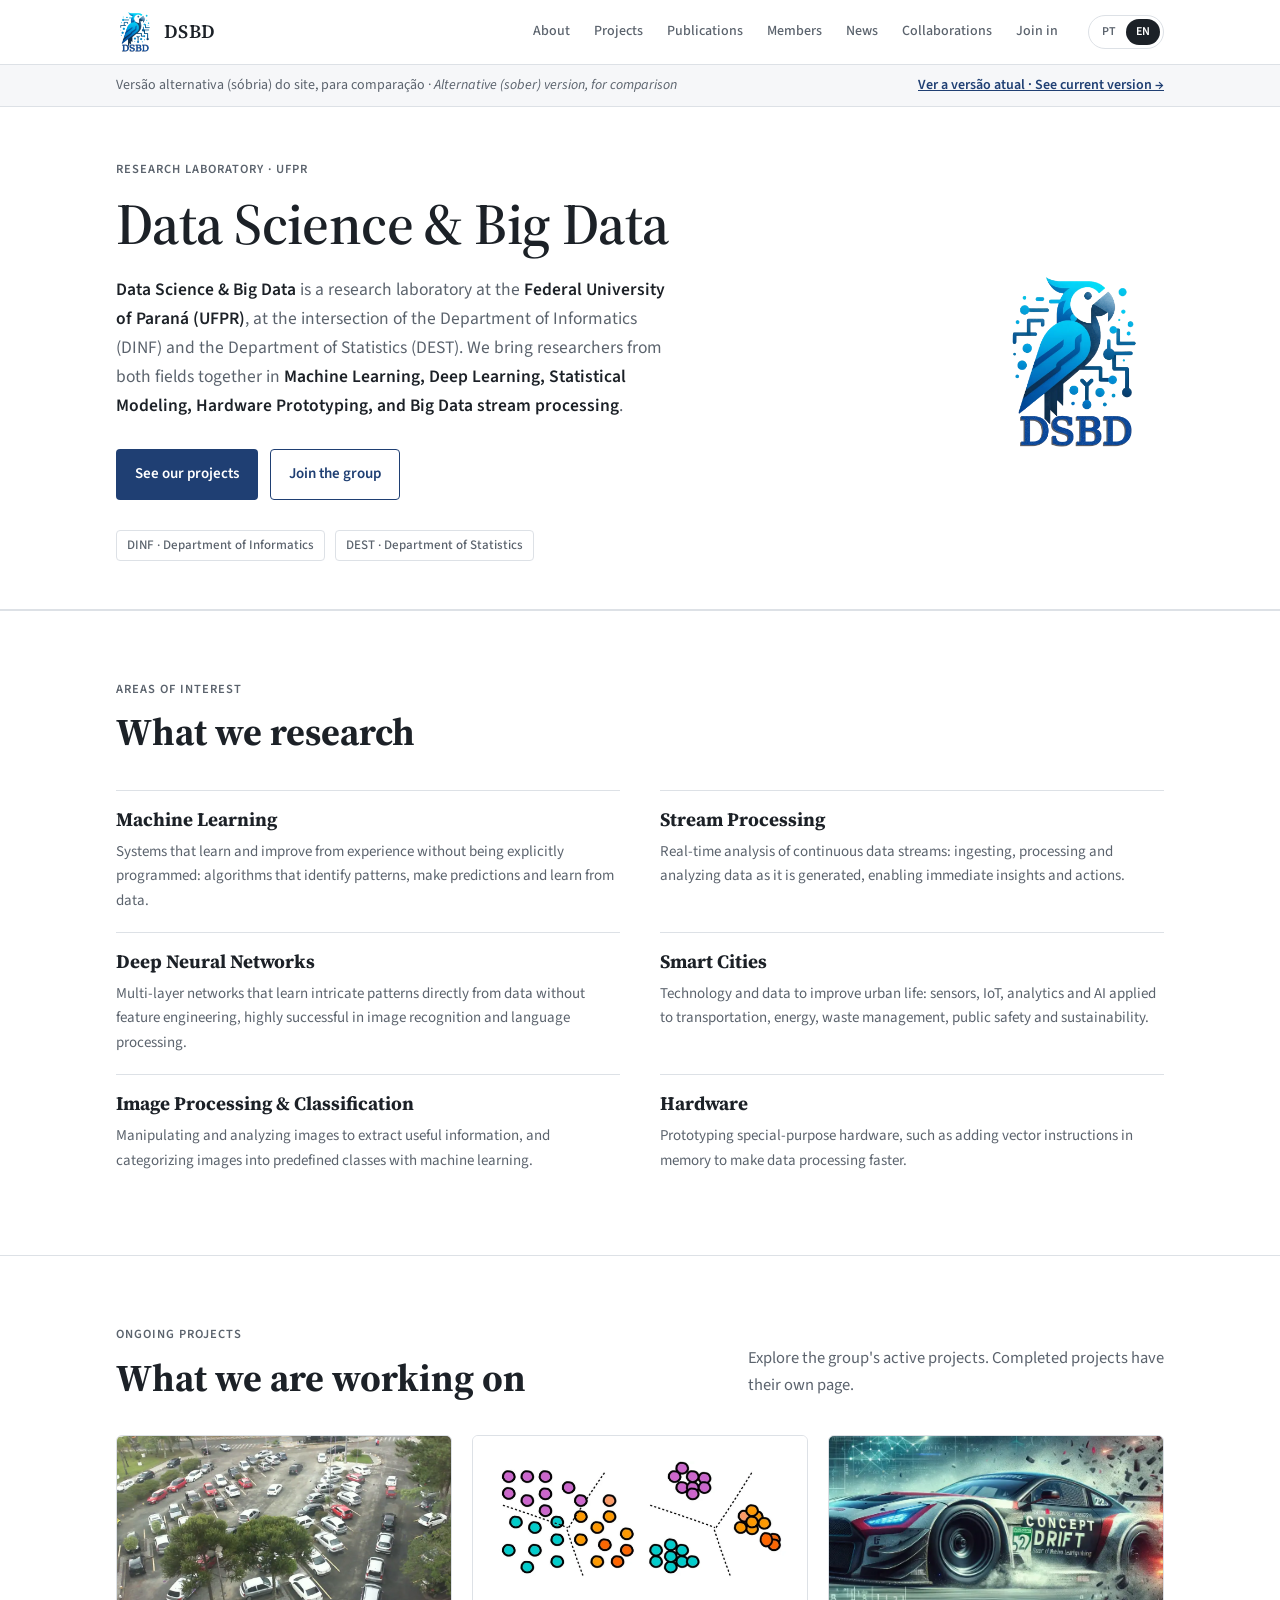
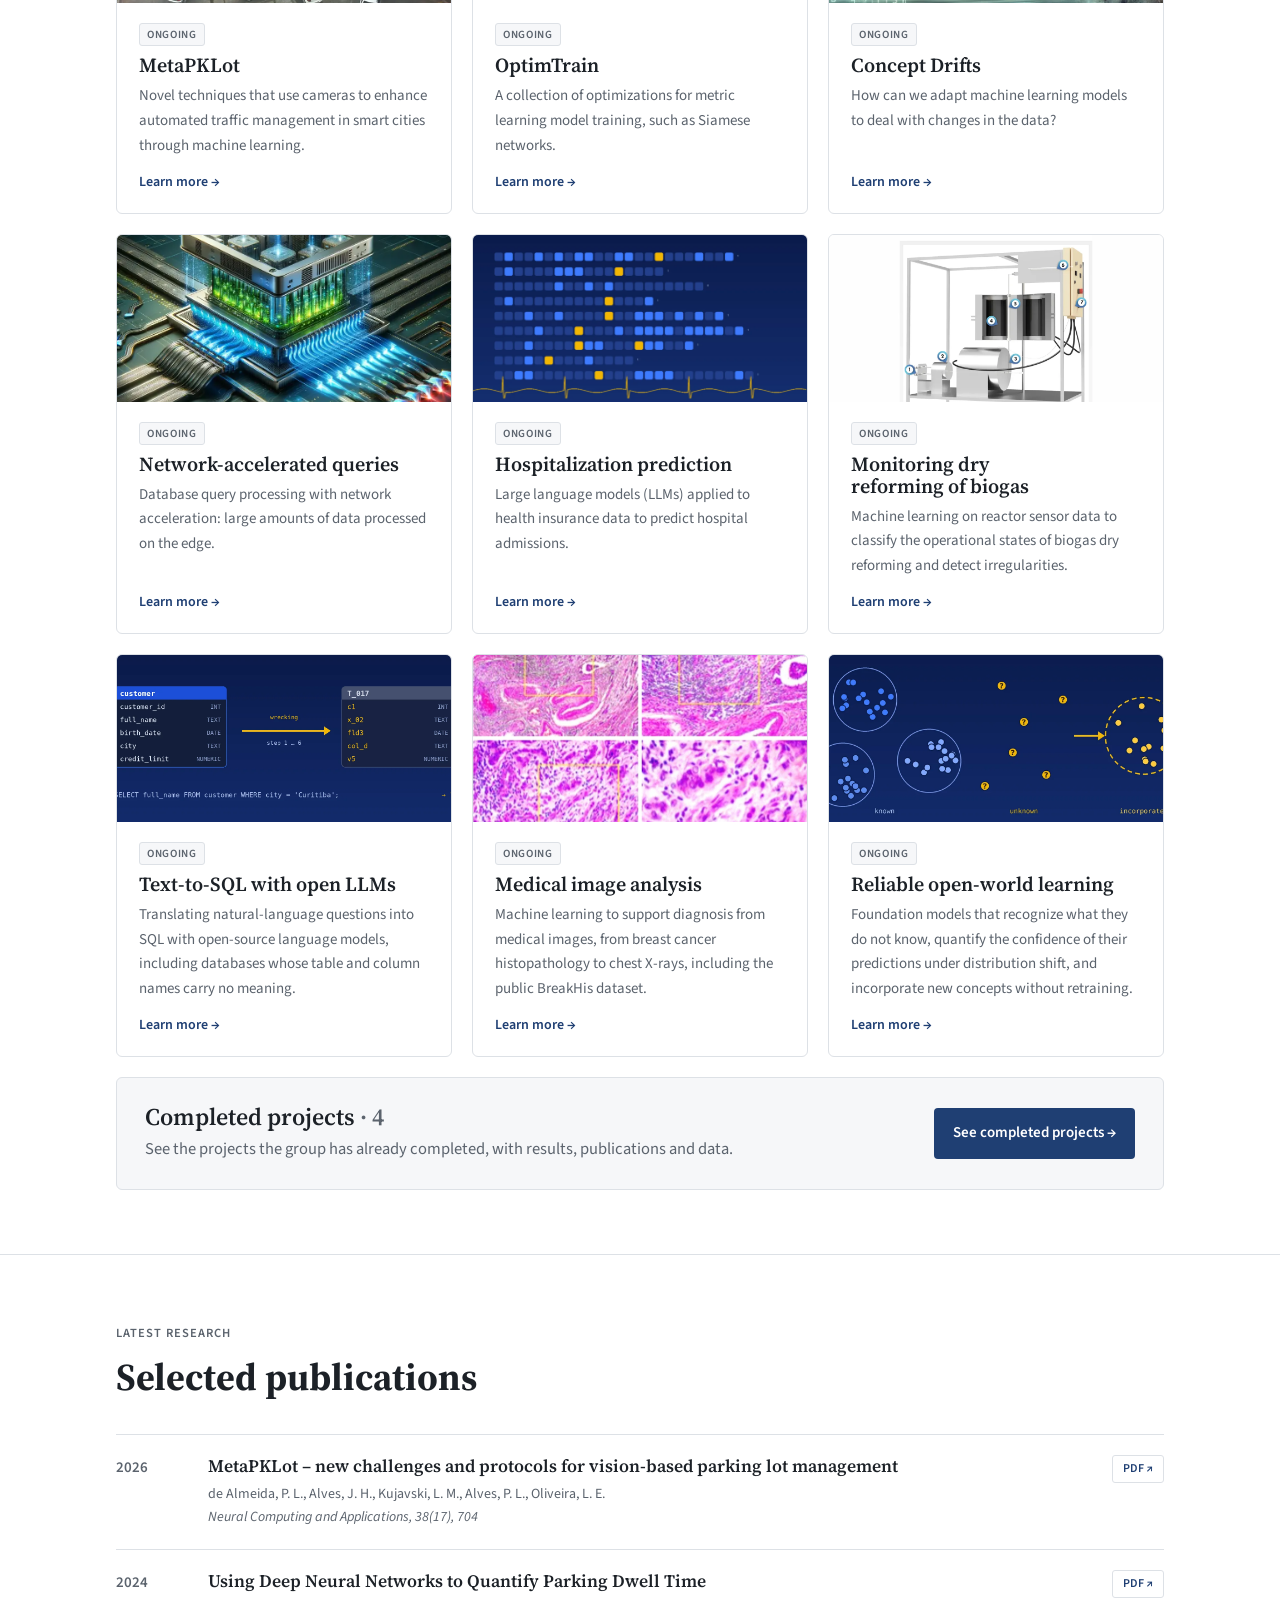
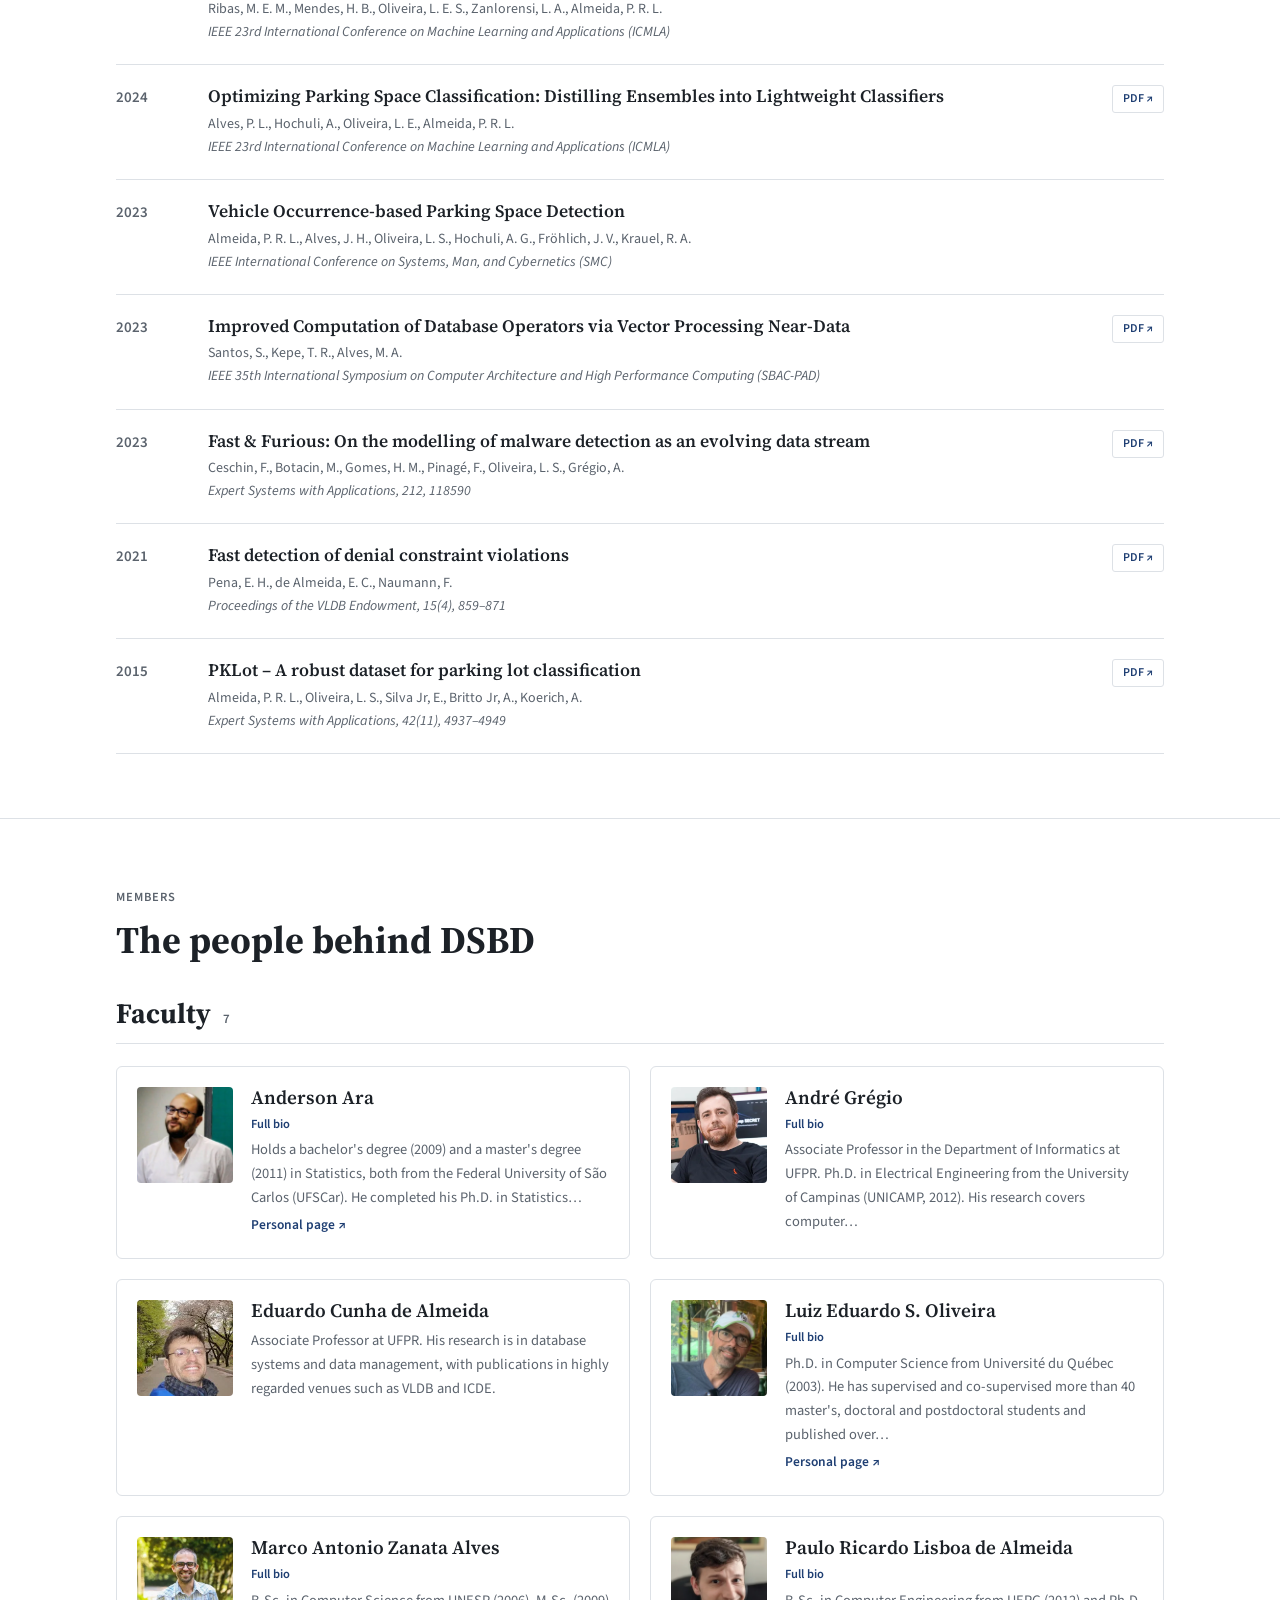
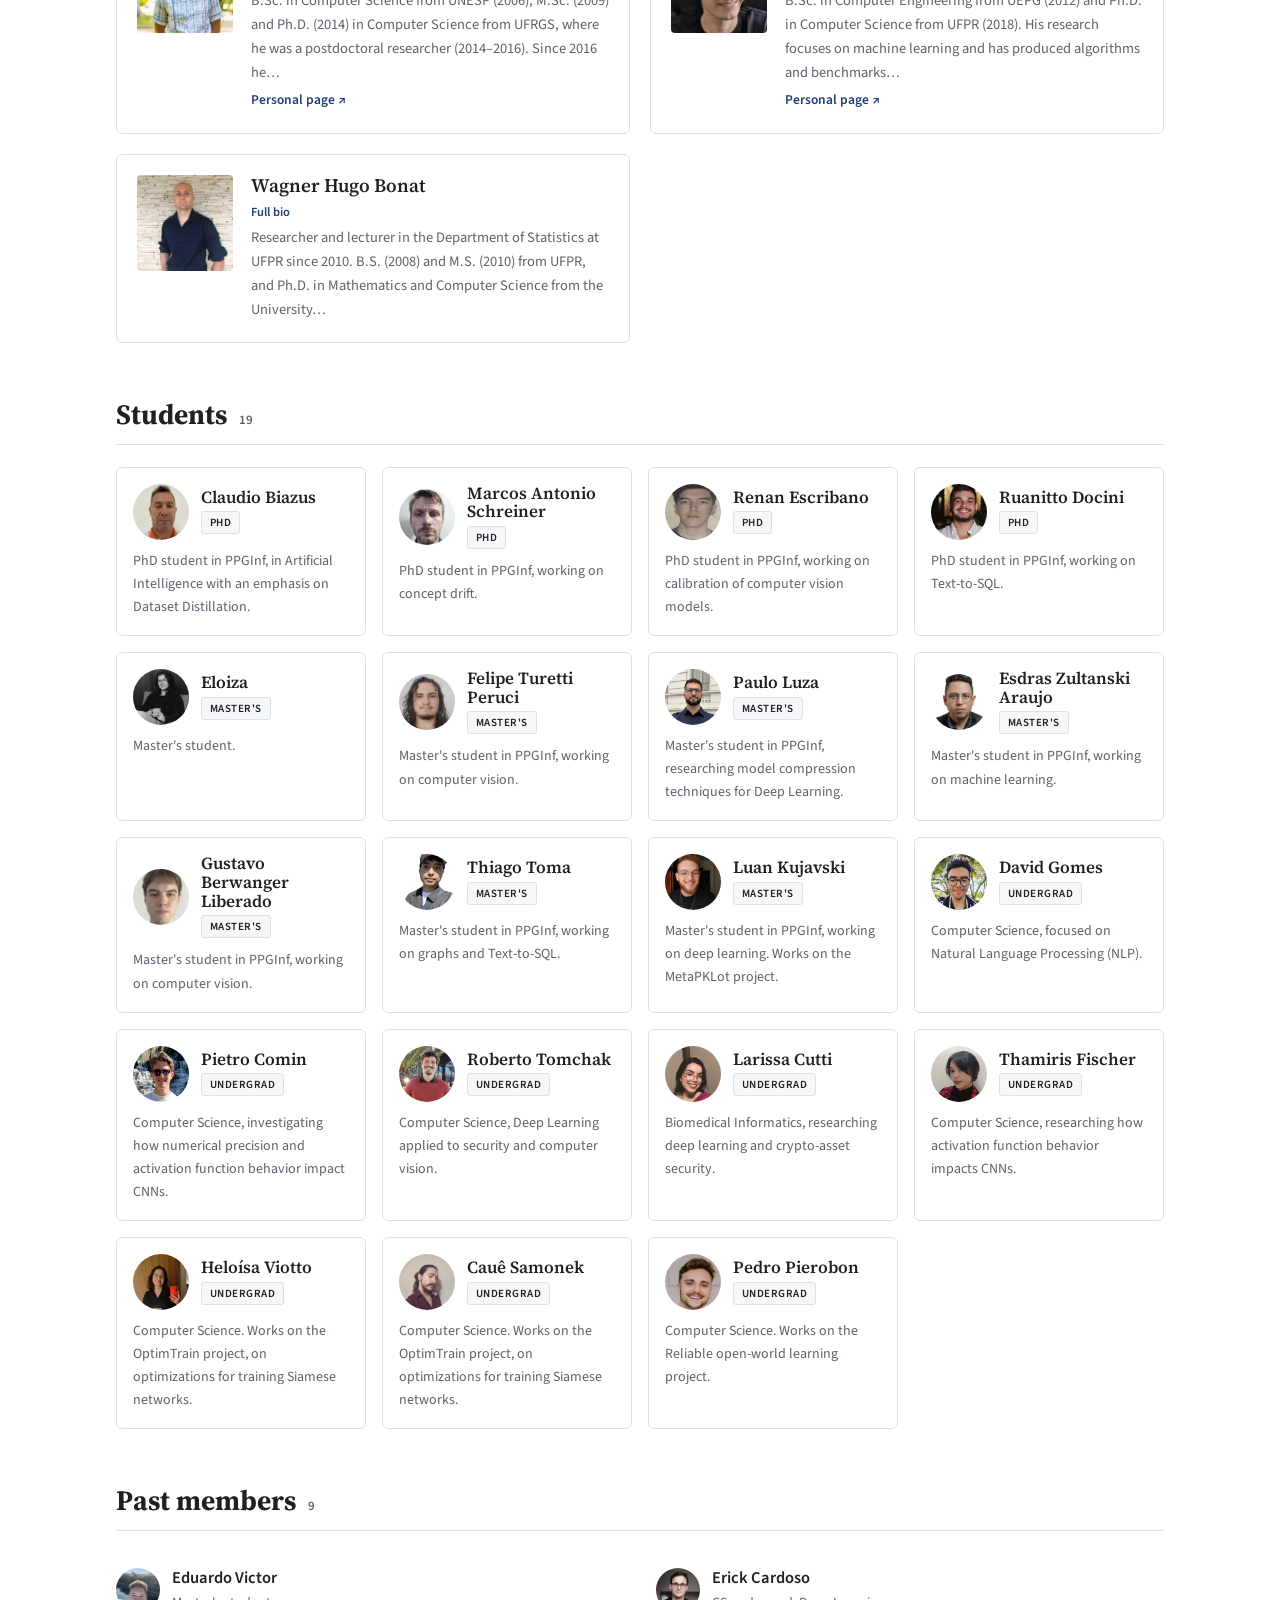
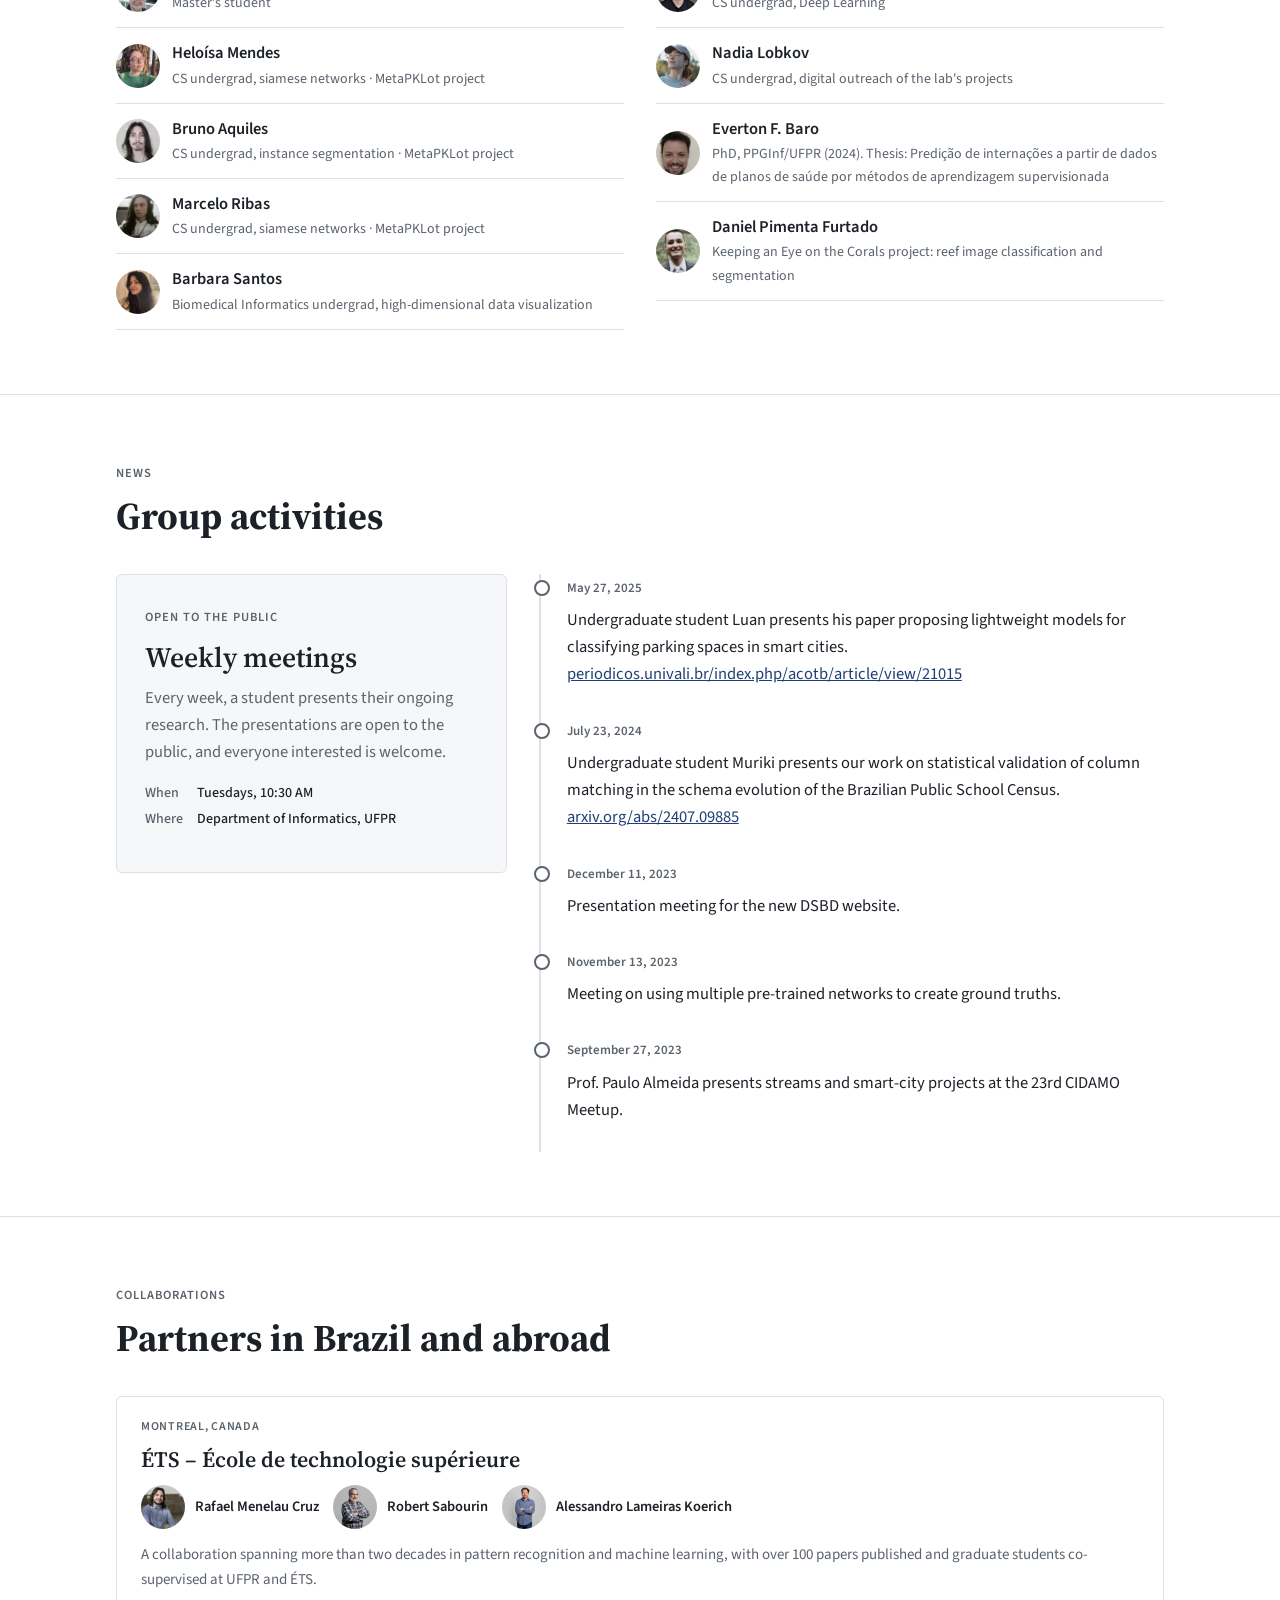
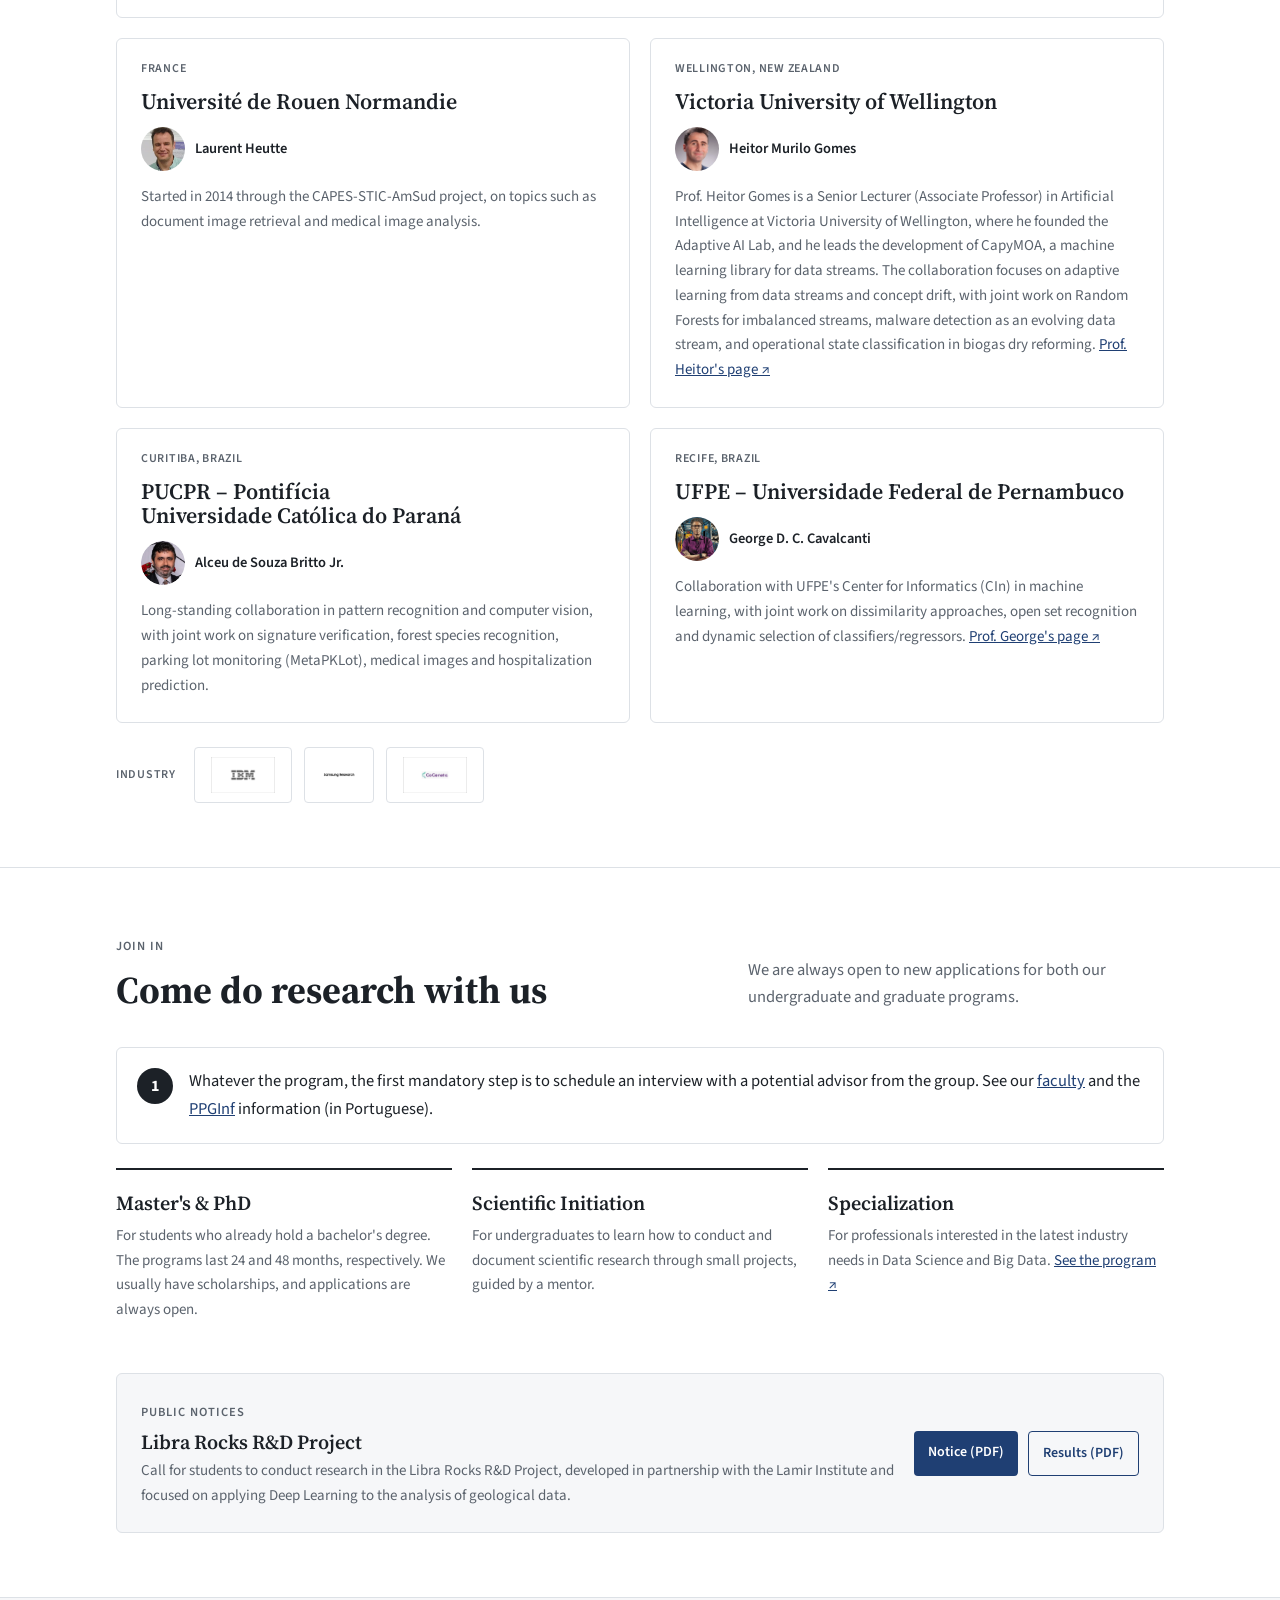
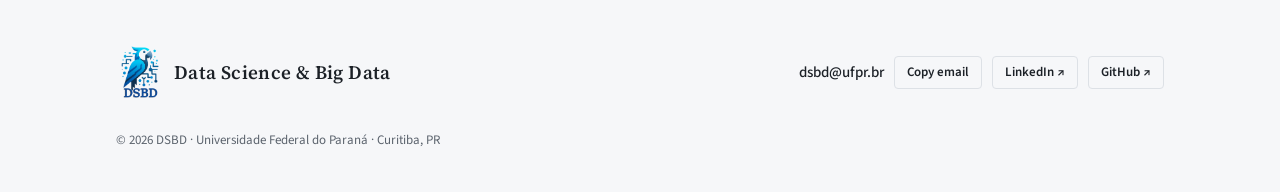
==== commit 1c225dce: "Foto do Everton Baro Co-Authored-By: Claude Opus 5.5 <noreply@anthropic.com> Claude-Session: https:/" ====
--- a/sobrio/index.html
+++ b/sobrio/index.html
@@ -7,10 +7,10 @@
 <link rel="preconnect" href="https://fonts.googleapis.com">
 <link rel="preconnect" href="https://fonts.gstatic.com" crossorigin>
 <link rel="stylesheet" href="https://fonts.googleapis.com/css2?family=Source+Serif+4:opsz,wght@8..60,500;8..60,600&family=Source+Sans+3:wght@400;500;600&display=swap">
-<link rel="stylesheet" href="../assets/site.css?v=202610211407">
+<link rel="stylesheet" href="../assets/site.css?v=202610211414">
 <title>[Sóbria] DSBD – Data Science &amp; Big Data · UFPR</title>
 <meta name="description" content="Data Science &amp; Big Data (DSBD), laboratório de pesquisa da UFPR (DINF + DEST).">
-<link rel="stylesheet" href="sobrio.css?v=202610211407">
+<link rel="stylesheet" href="sobrio.css?v=202610211414">
 <meta name="robots" content="noindex">
 </head>
 <body data-page="home" data-base="../">
@@ -114,7 +114,7 @@
   </div>
 </section>
 
-<script src="../assets/content.js?v=202610211407"></script>
-<script src="../assets/site.js?v=202610211407"></script>
+<script src="../assets/content.js?v=202610211414"></script>
+<script src="../assets/site.js?v=202610211414"></script>
 </body>
 </html>
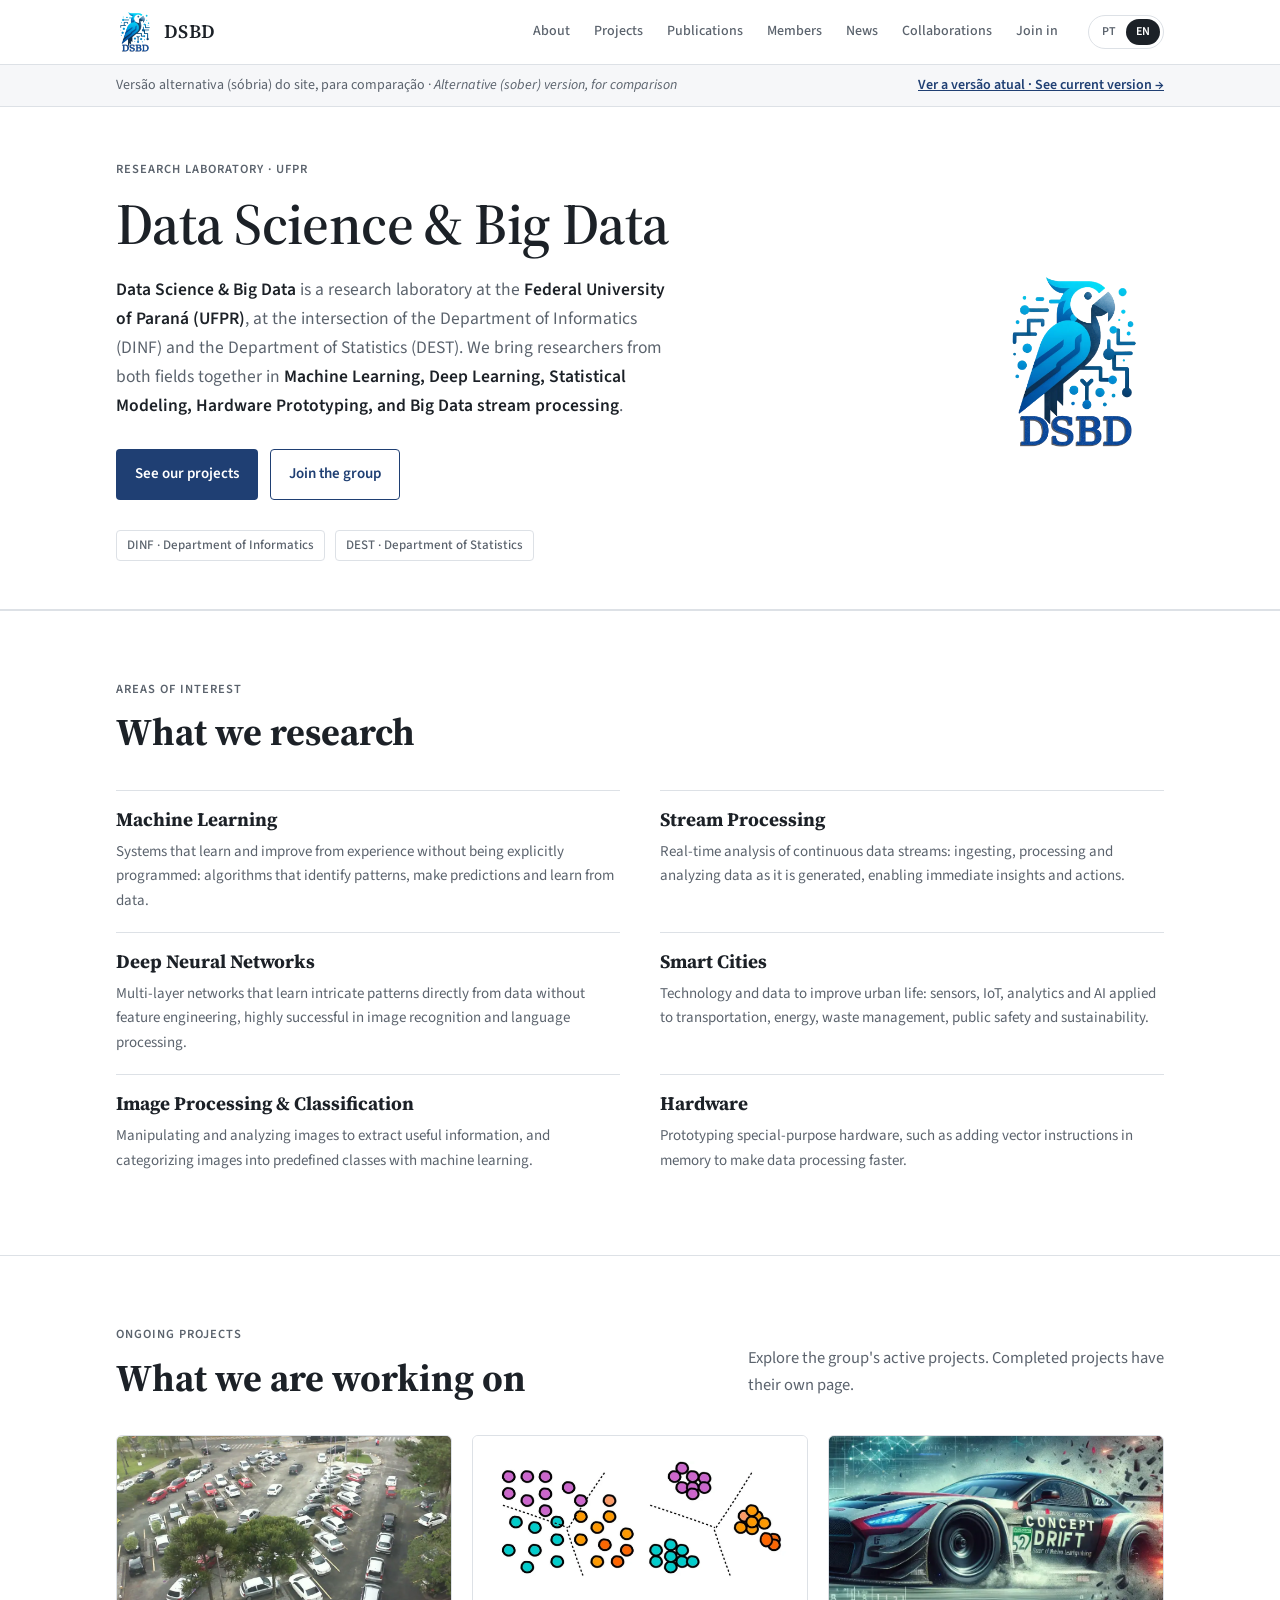
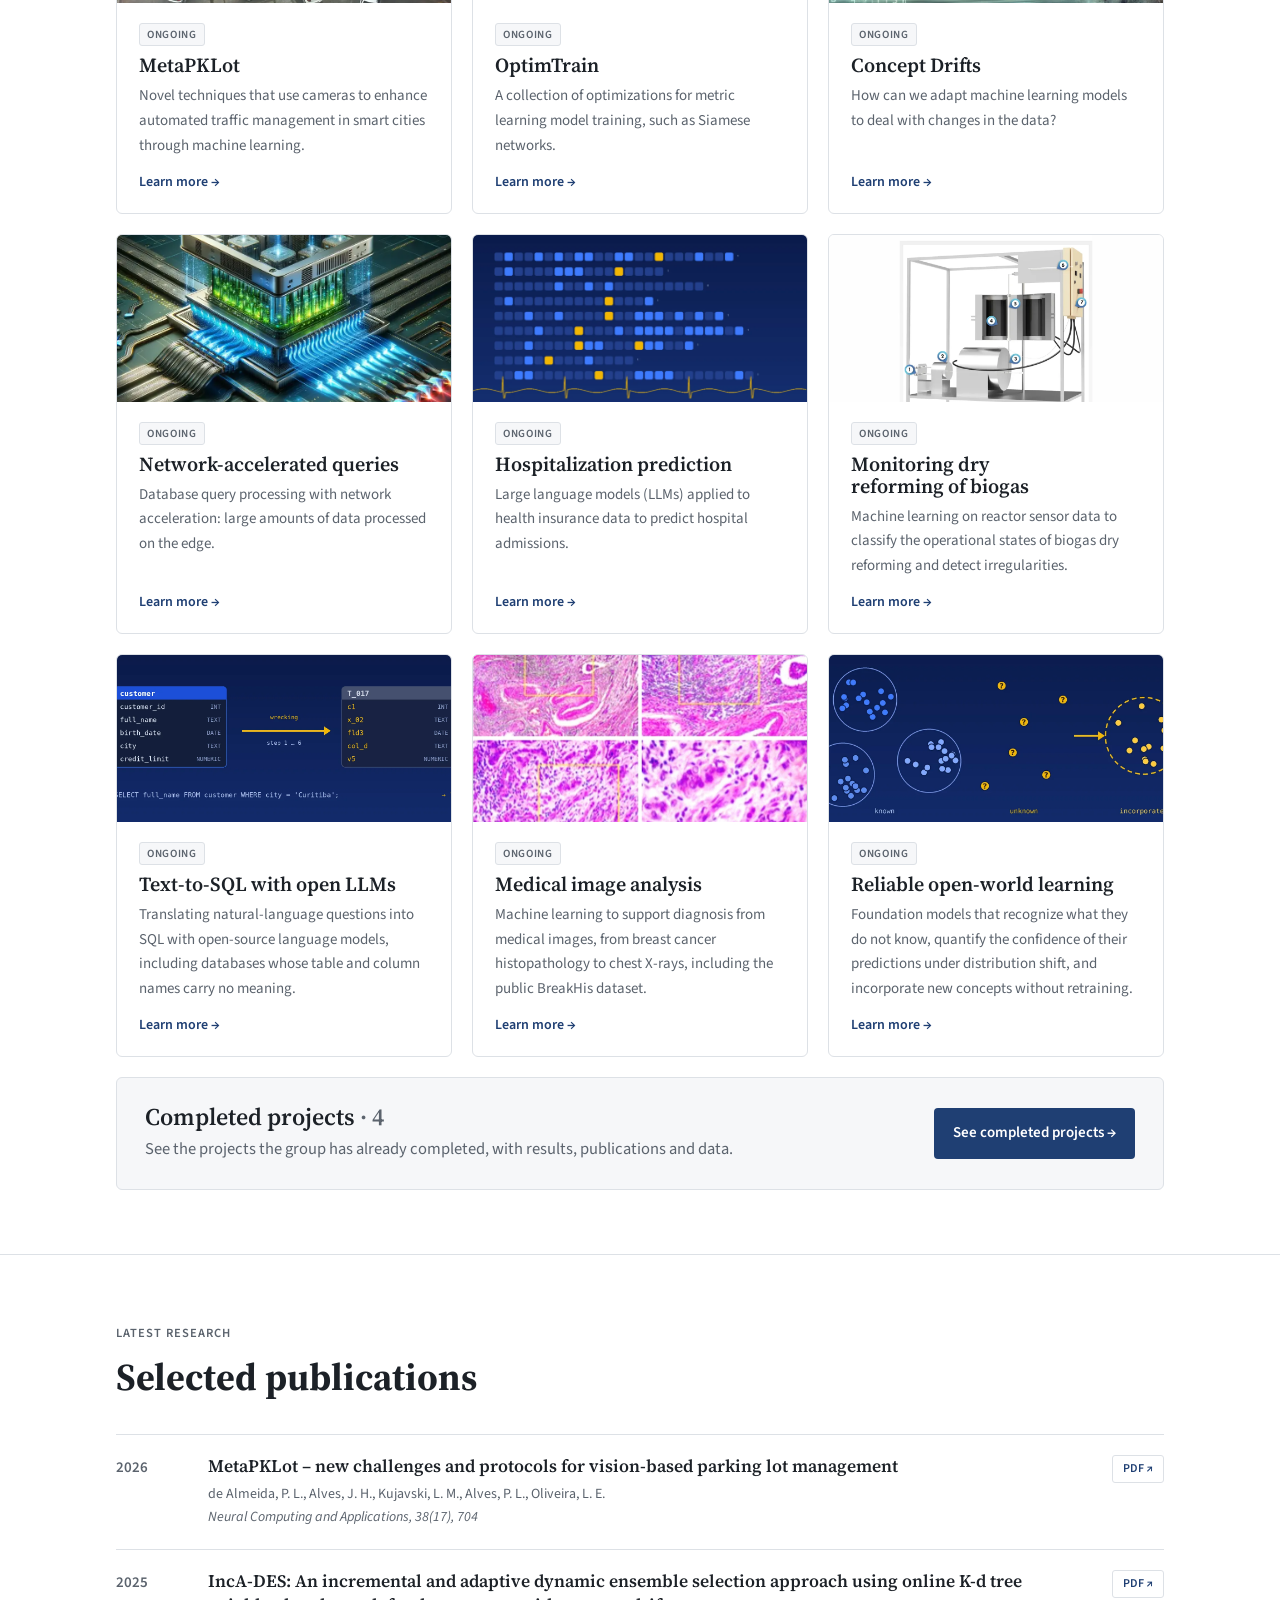
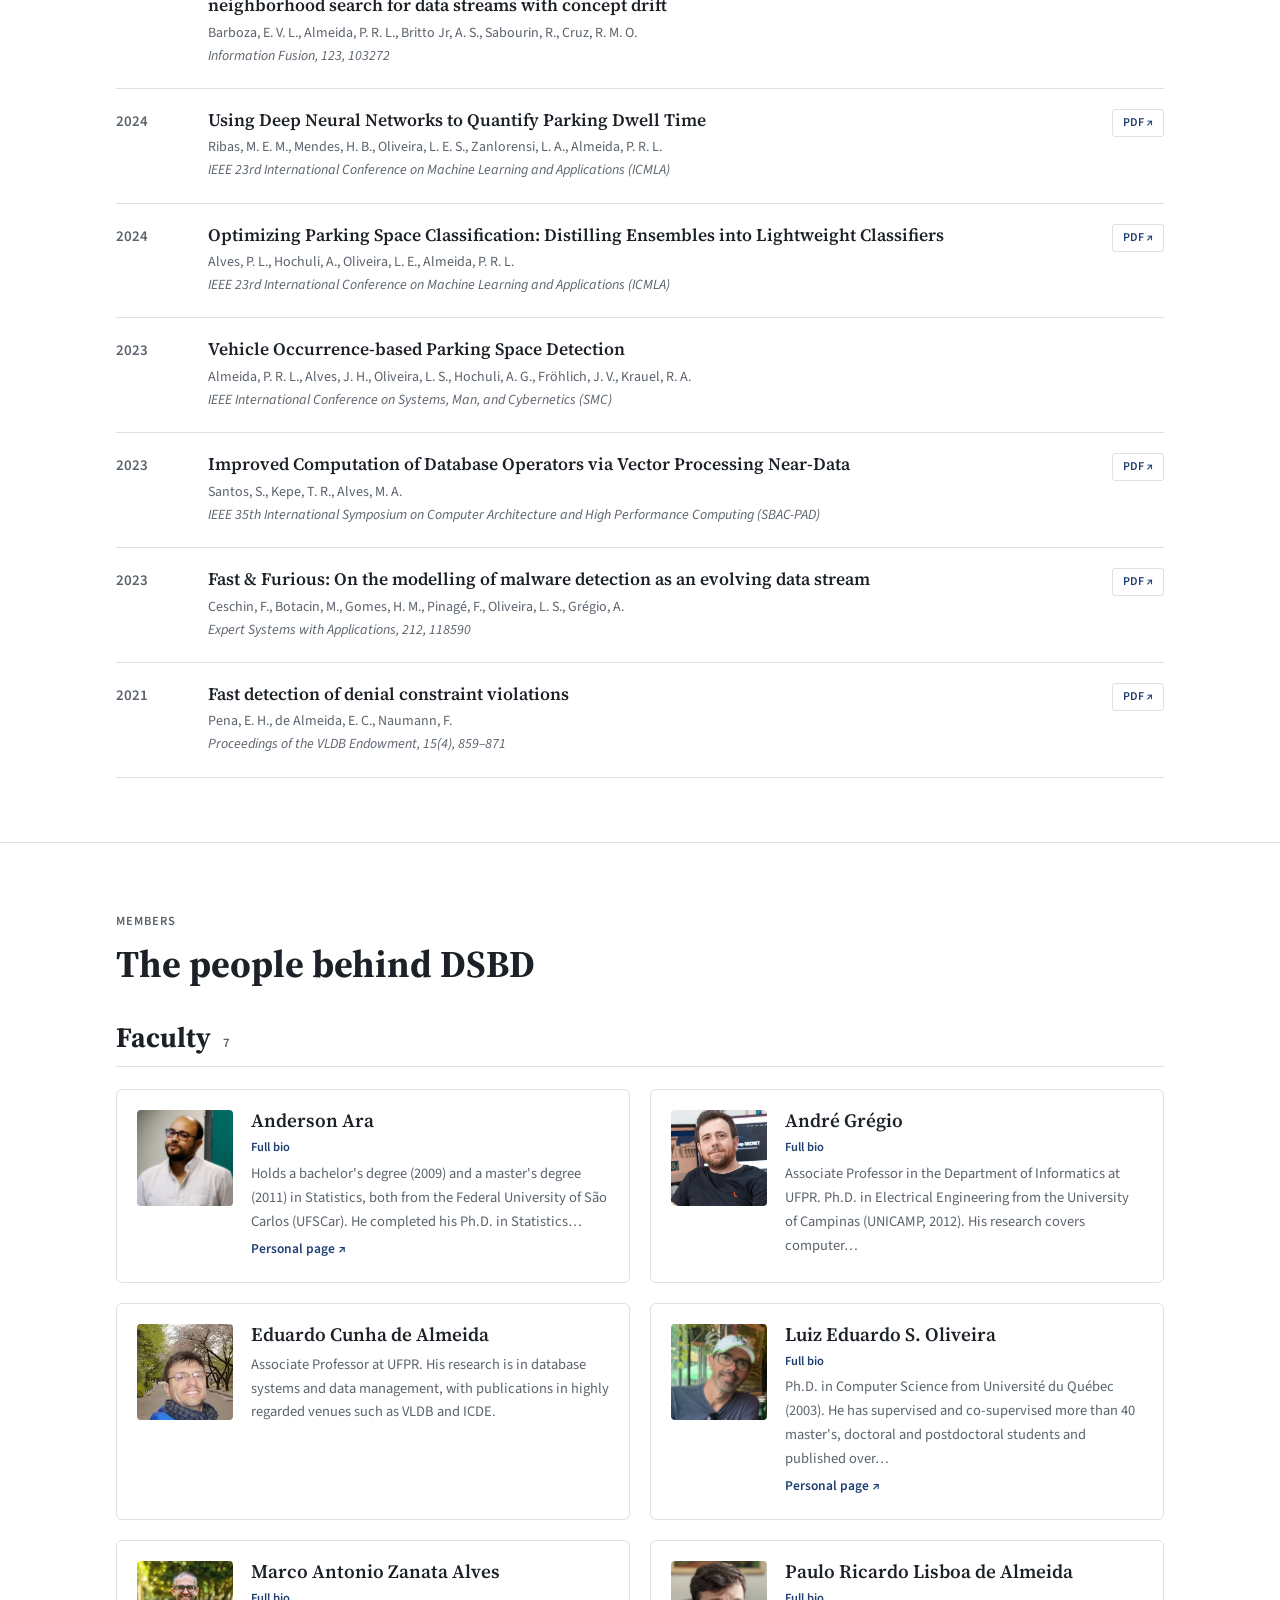
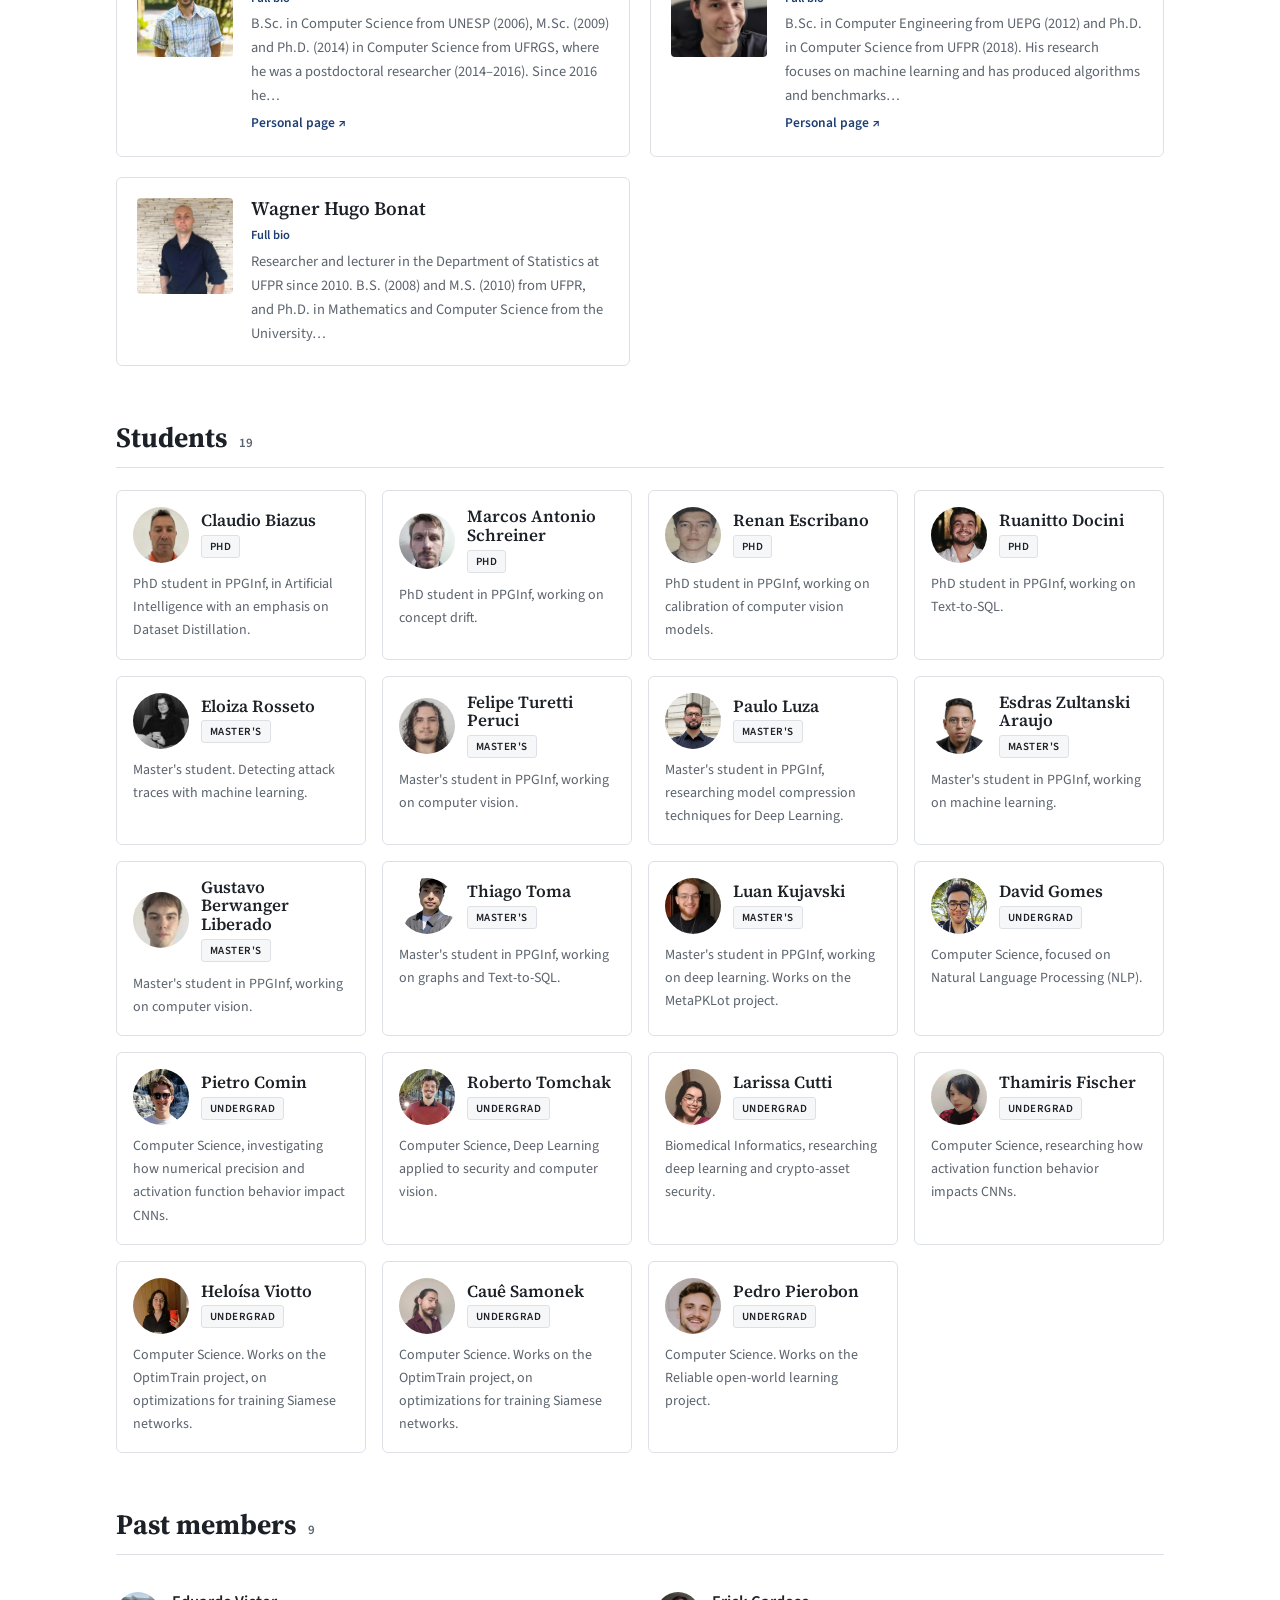
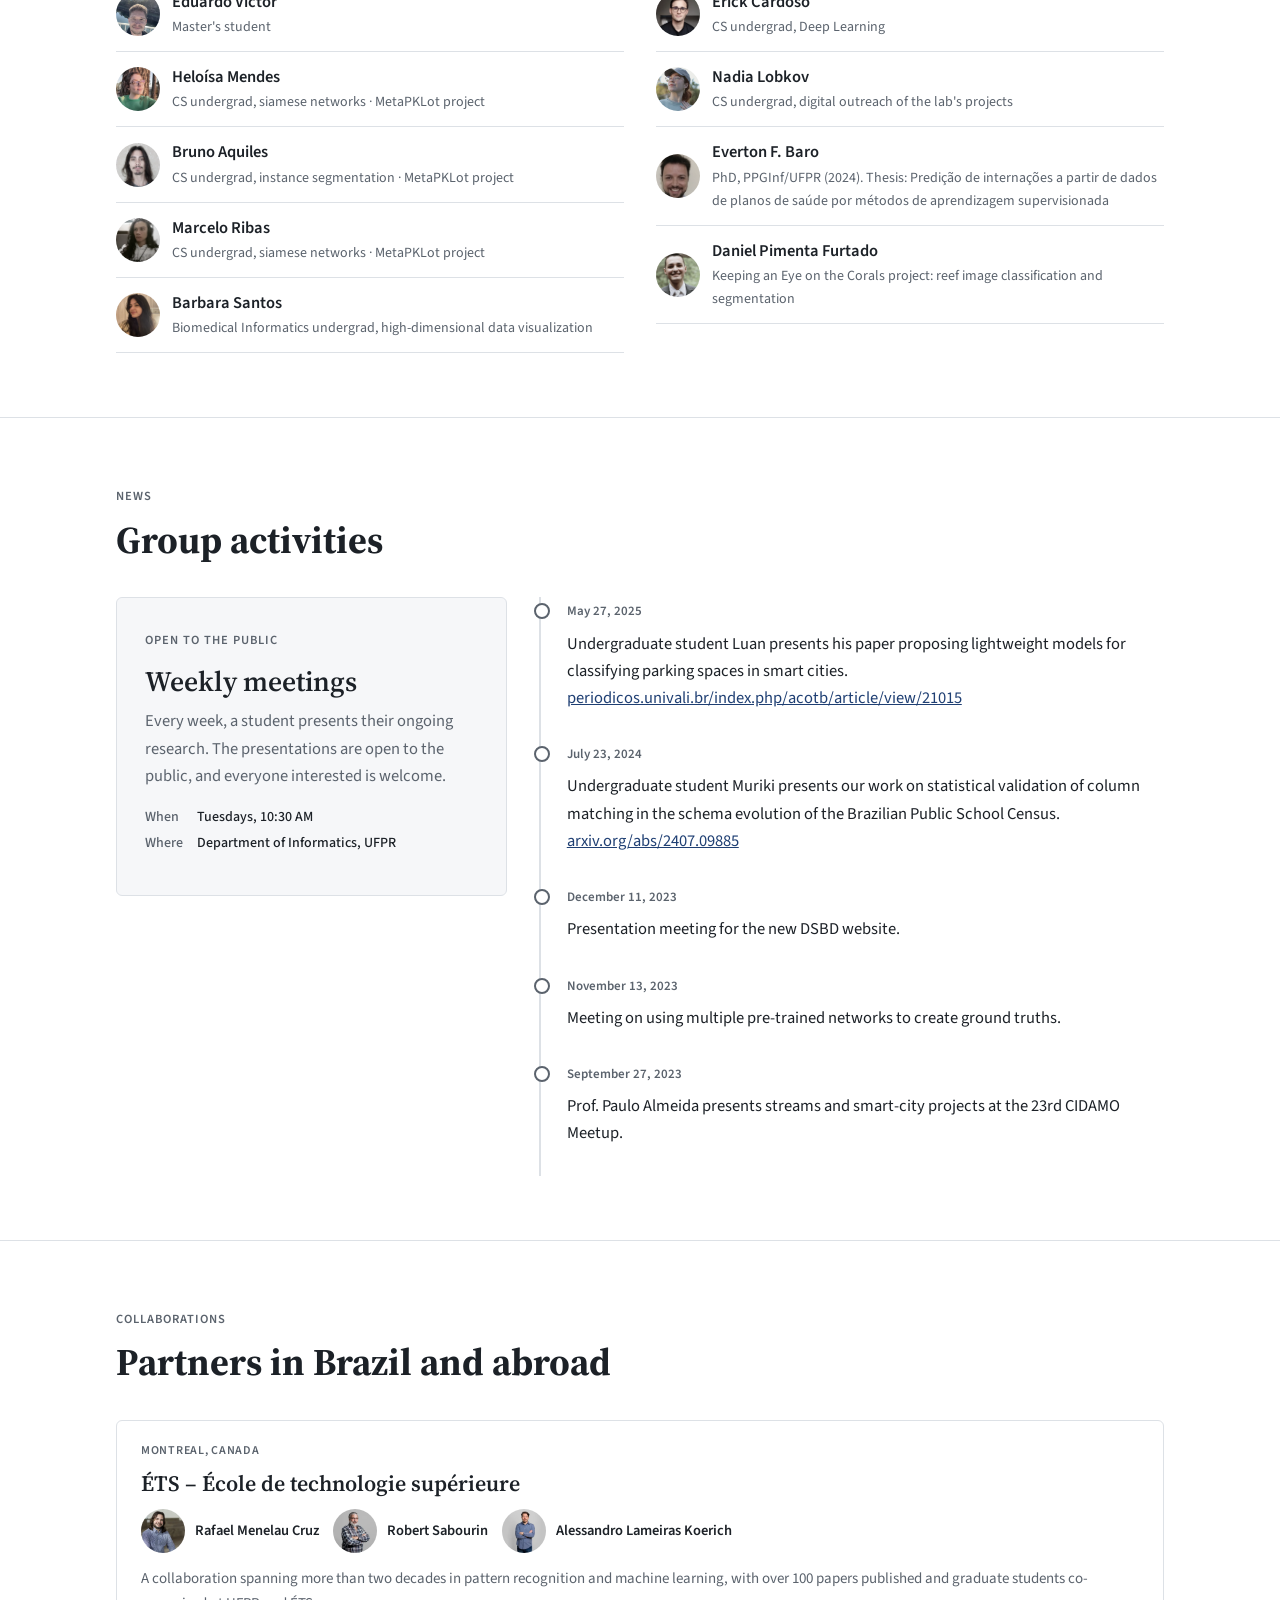
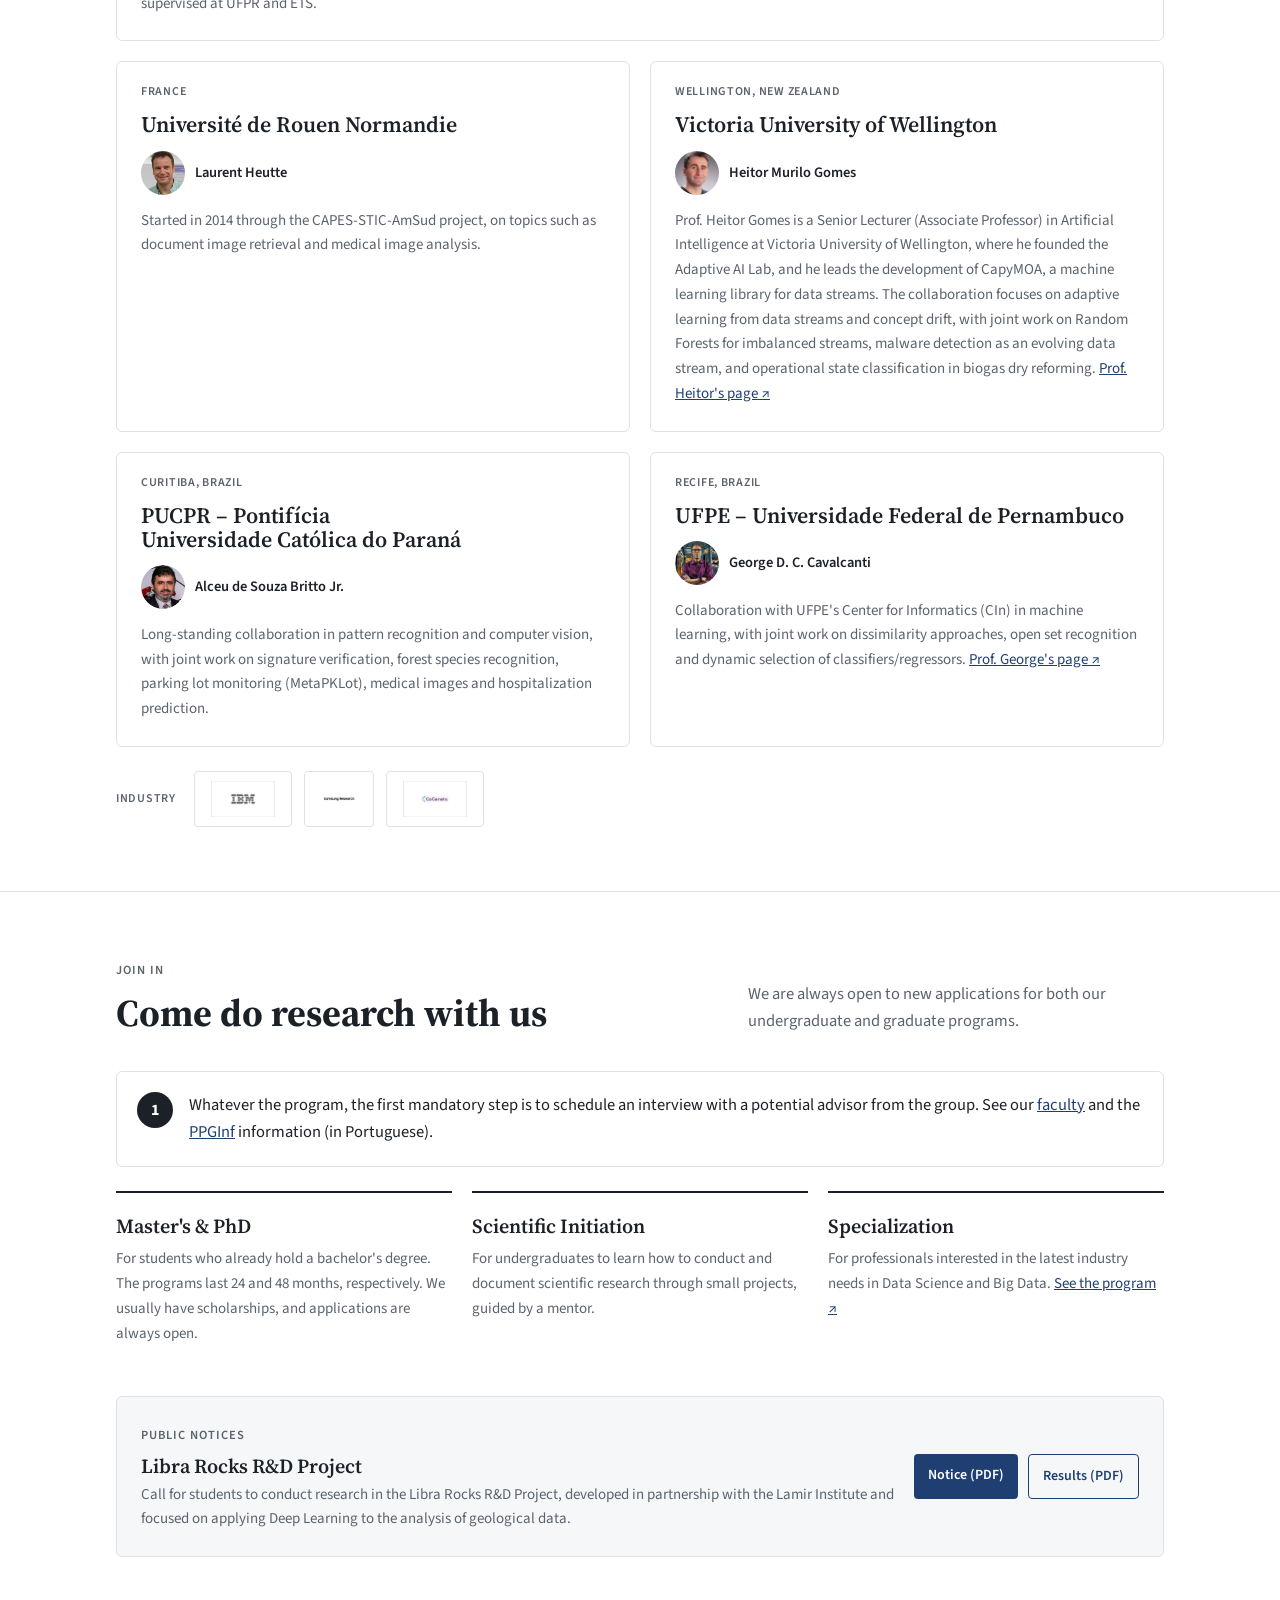
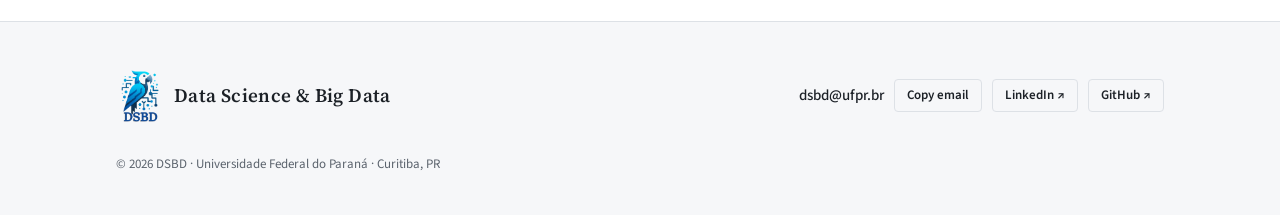
==== commit 81dce924: "Eloiza Rosseto; IncA-DES nas publicações; remove PKLot 2015 das selecionadas Co-Authored-By: Claude " ====
--- a/sobrio/index.html
+++ b/sobrio/index.html
@@ -7,10 +7,10 @@
 <link rel="preconnect" href="https://fonts.googleapis.com">
 <link rel="preconnect" href="https://fonts.gstatic.com" crossorigin>
 <link rel="stylesheet" href="https://fonts.googleapis.com/css2?family=Source+Serif+4:opsz,wght@8..60,500;8..60,600&family=Source+Sans+3:wght@400;500;600&display=swap">
-<link rel="stylesheet" href="../assets/site.css?v=202610211414">
+<link rel="stylesheet" href="../assets/site.css?v=202610211421">
 <title>[Sóbria] DSBD – Data Science &amp; Big Data · UFPR</title>
 <meta name="description" content="Data Science &amp; Big Data (DSBD), laboratório de pesquisa da UFPR (DINF + DEST).">
-<link rel="stylesheet" href="sobrio.css?v=202610211414">
+<link rel="stylesheet" href="sobrio.css?v=202610211421">
 <meta name="robots" content="noindex">
 </head>
 <body data-page="home" data-base="../">
@@ -114,7 +114,7 @@
   </div>
 </section>
 
-<script src="../assets/content.js?v=202610211414"></script>
-<script src="../assets/site.js?v=202610211414"></script>
+<script src="../assets/content.js?v=202610211421"></script>
+<script src="../assets/site.js?v=202610211421"></script>
 </body>
 </html>
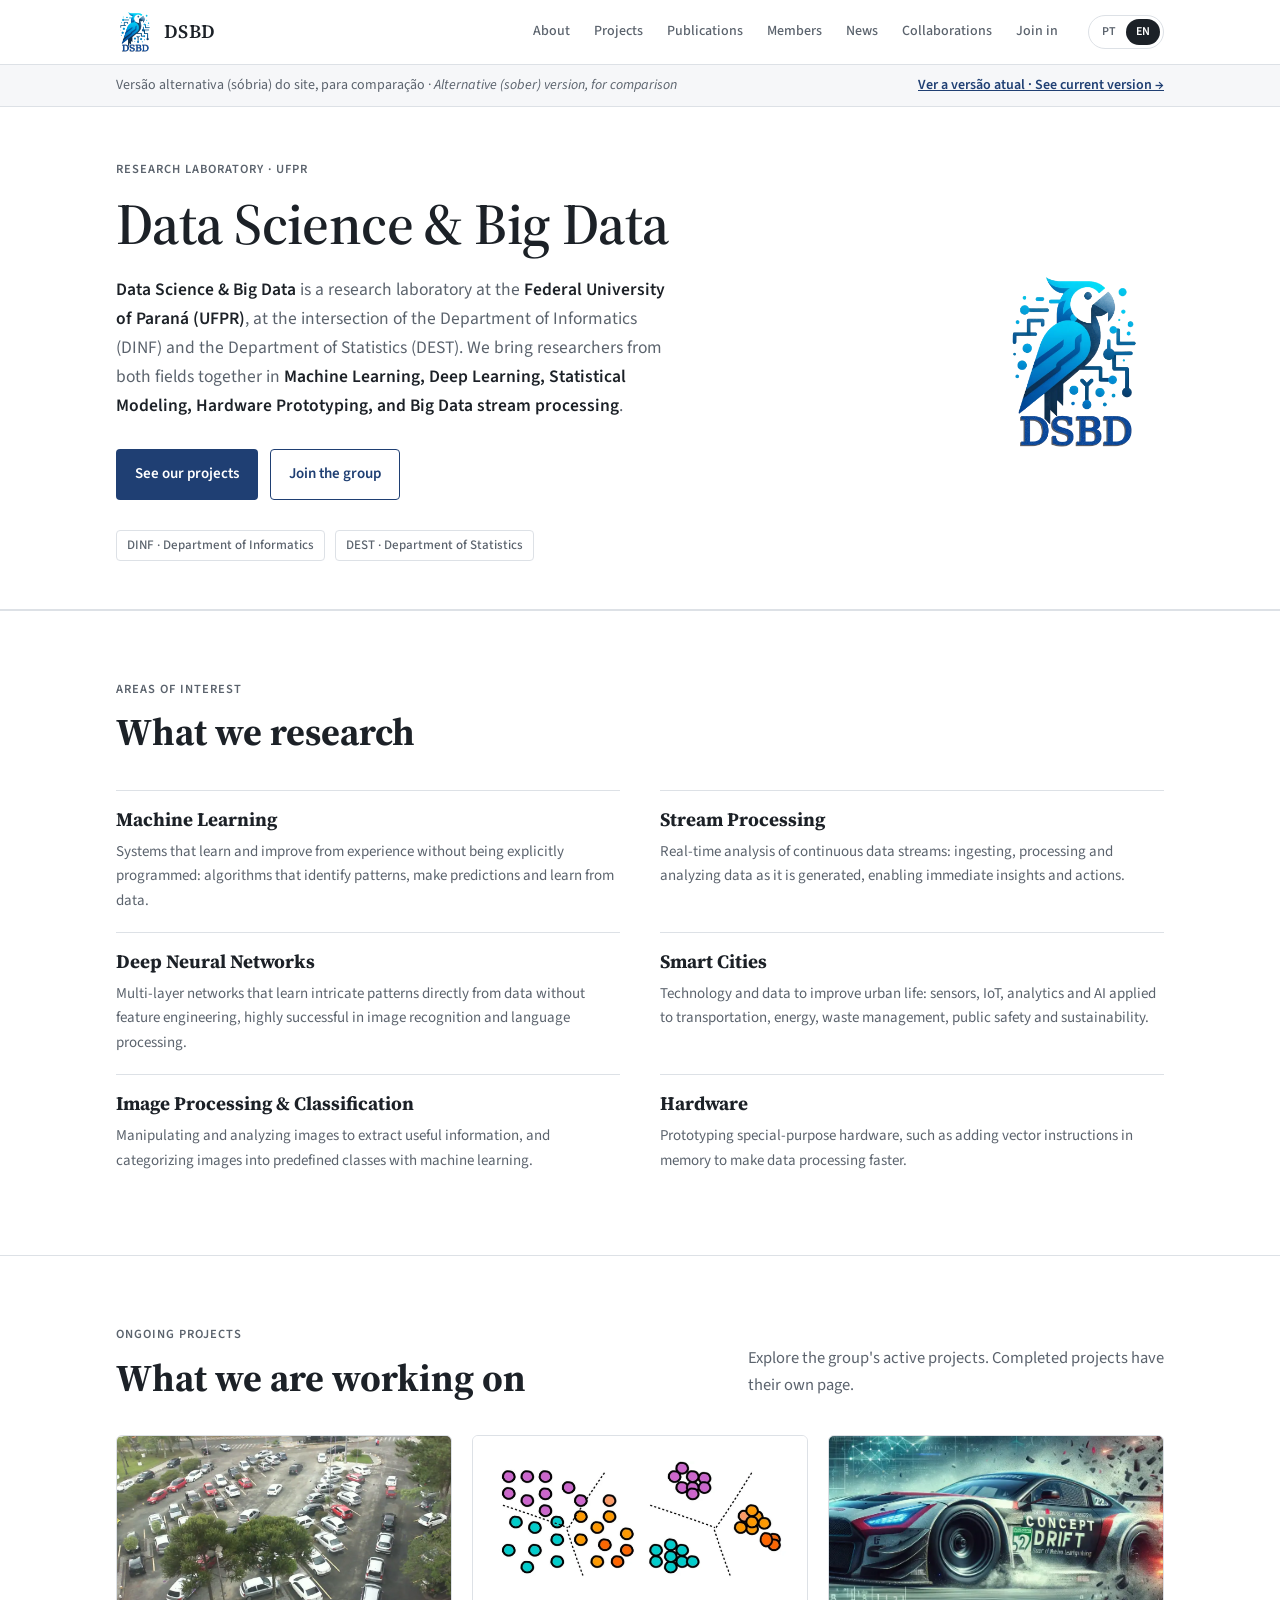
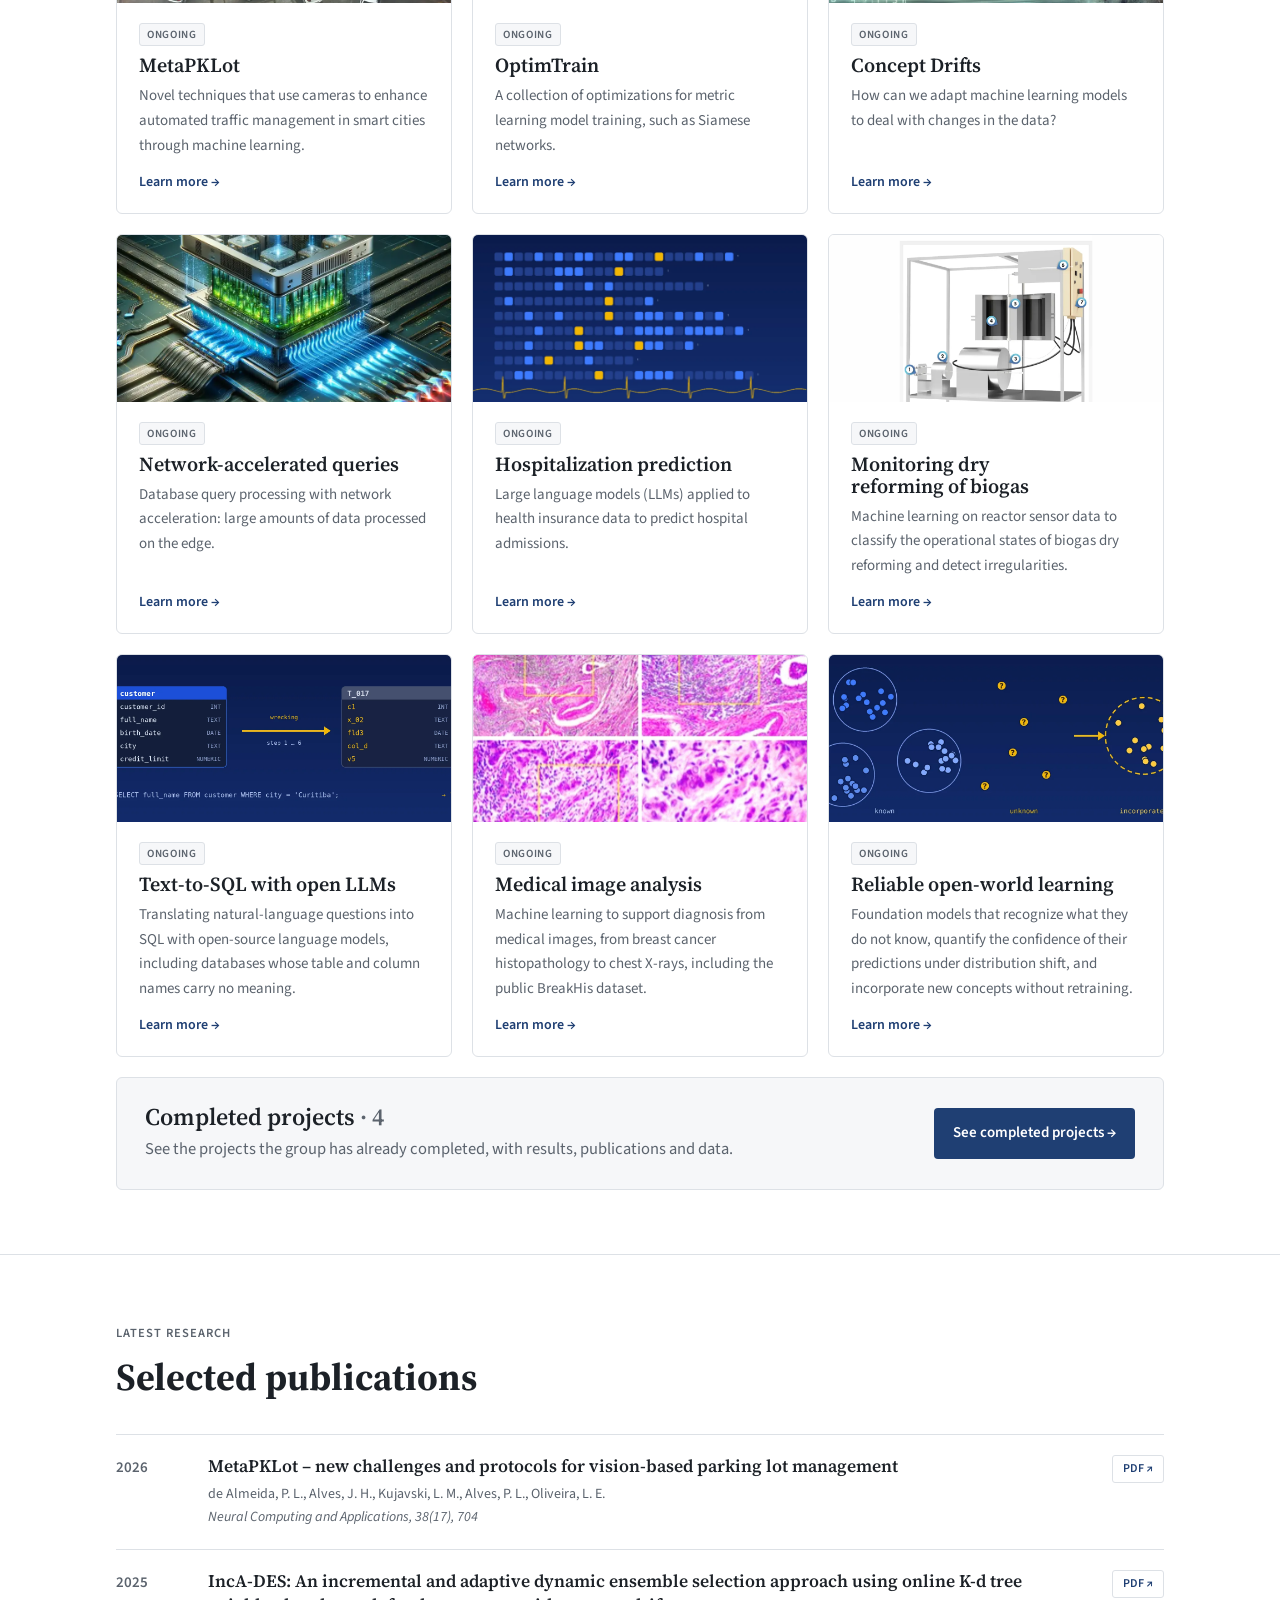
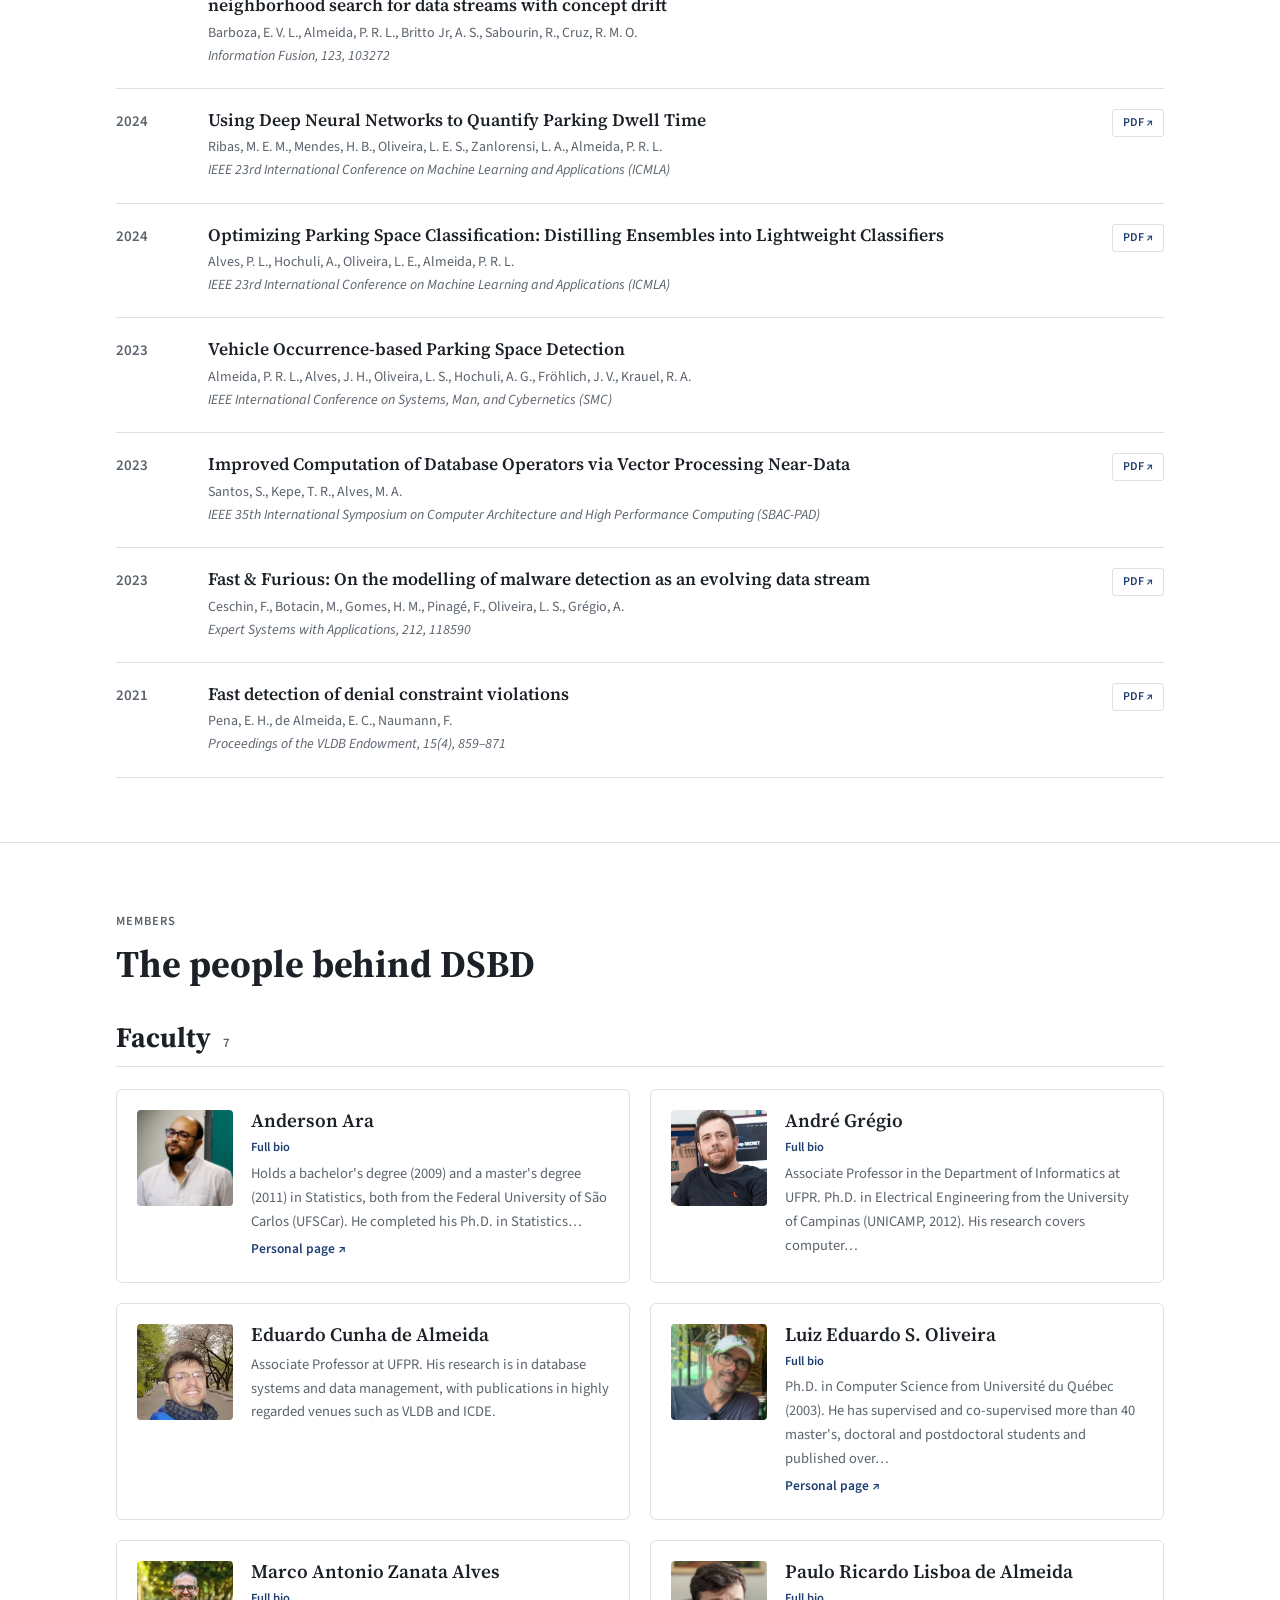
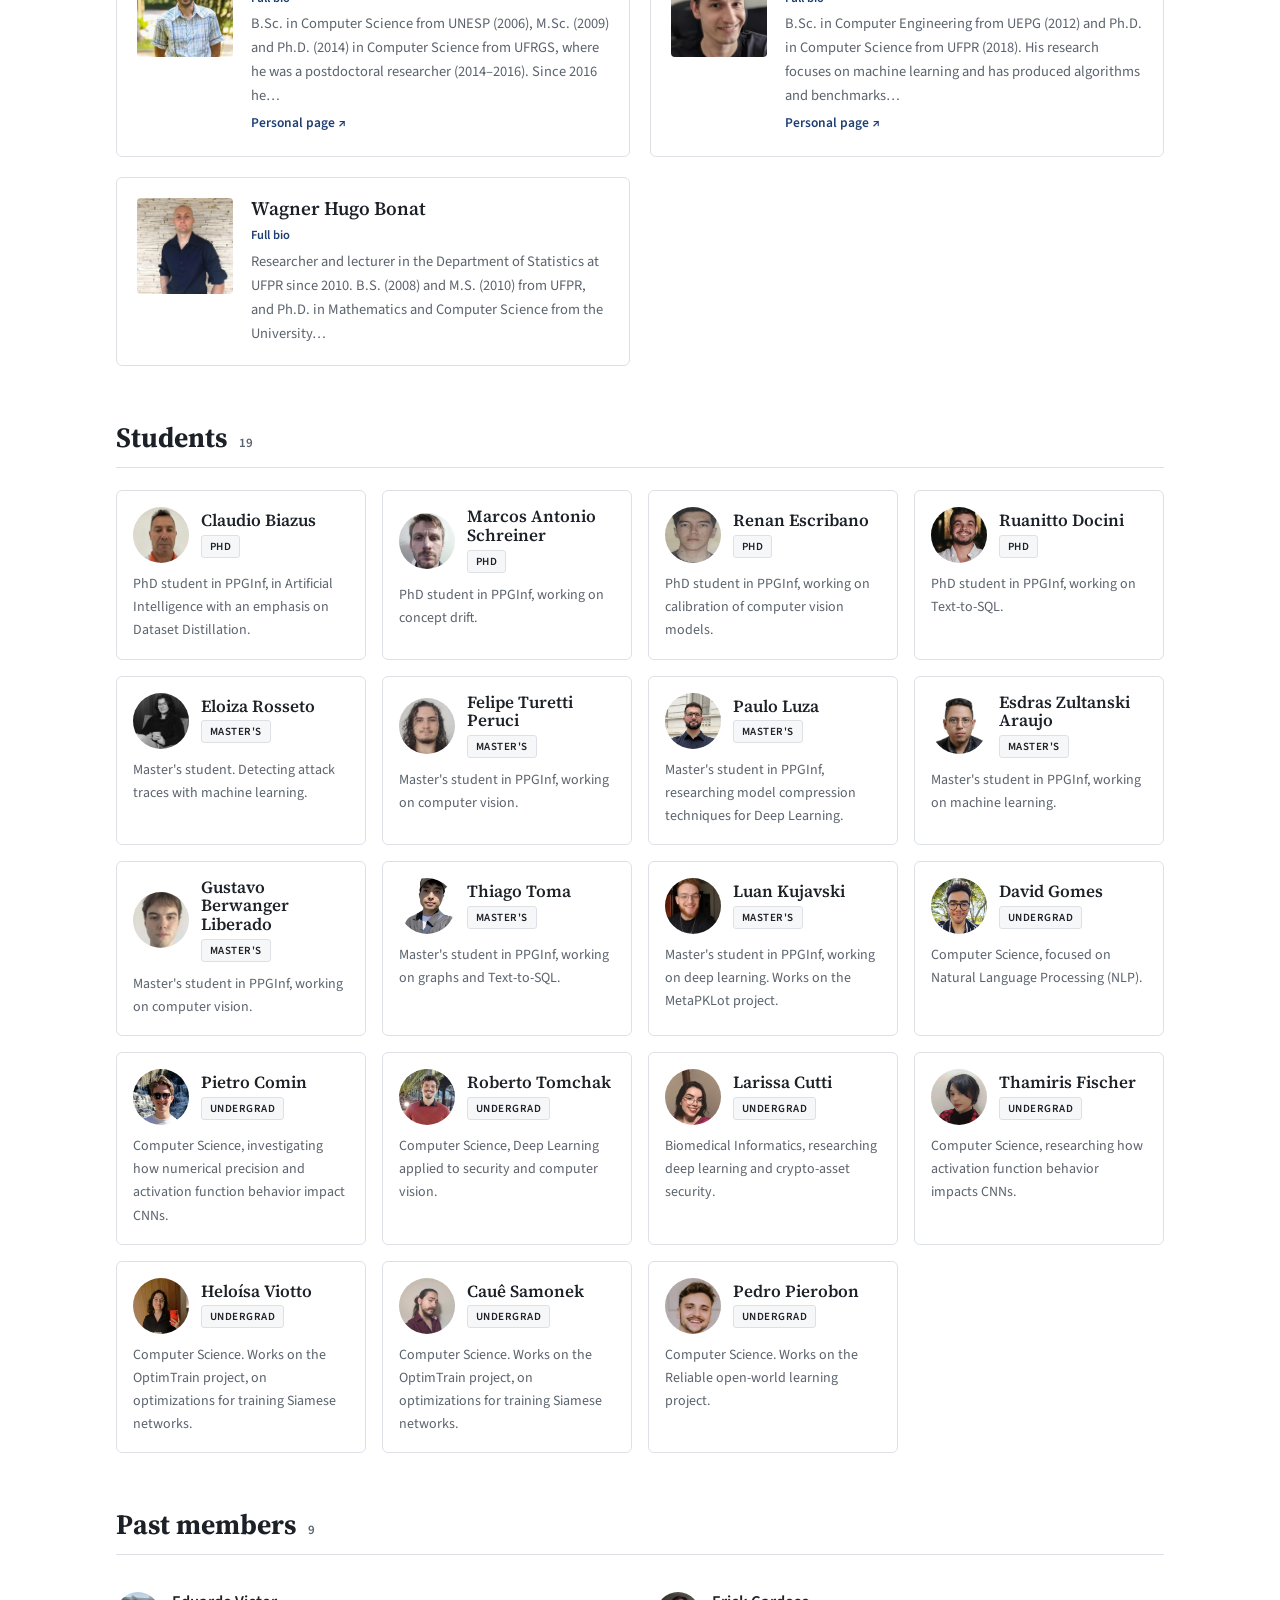
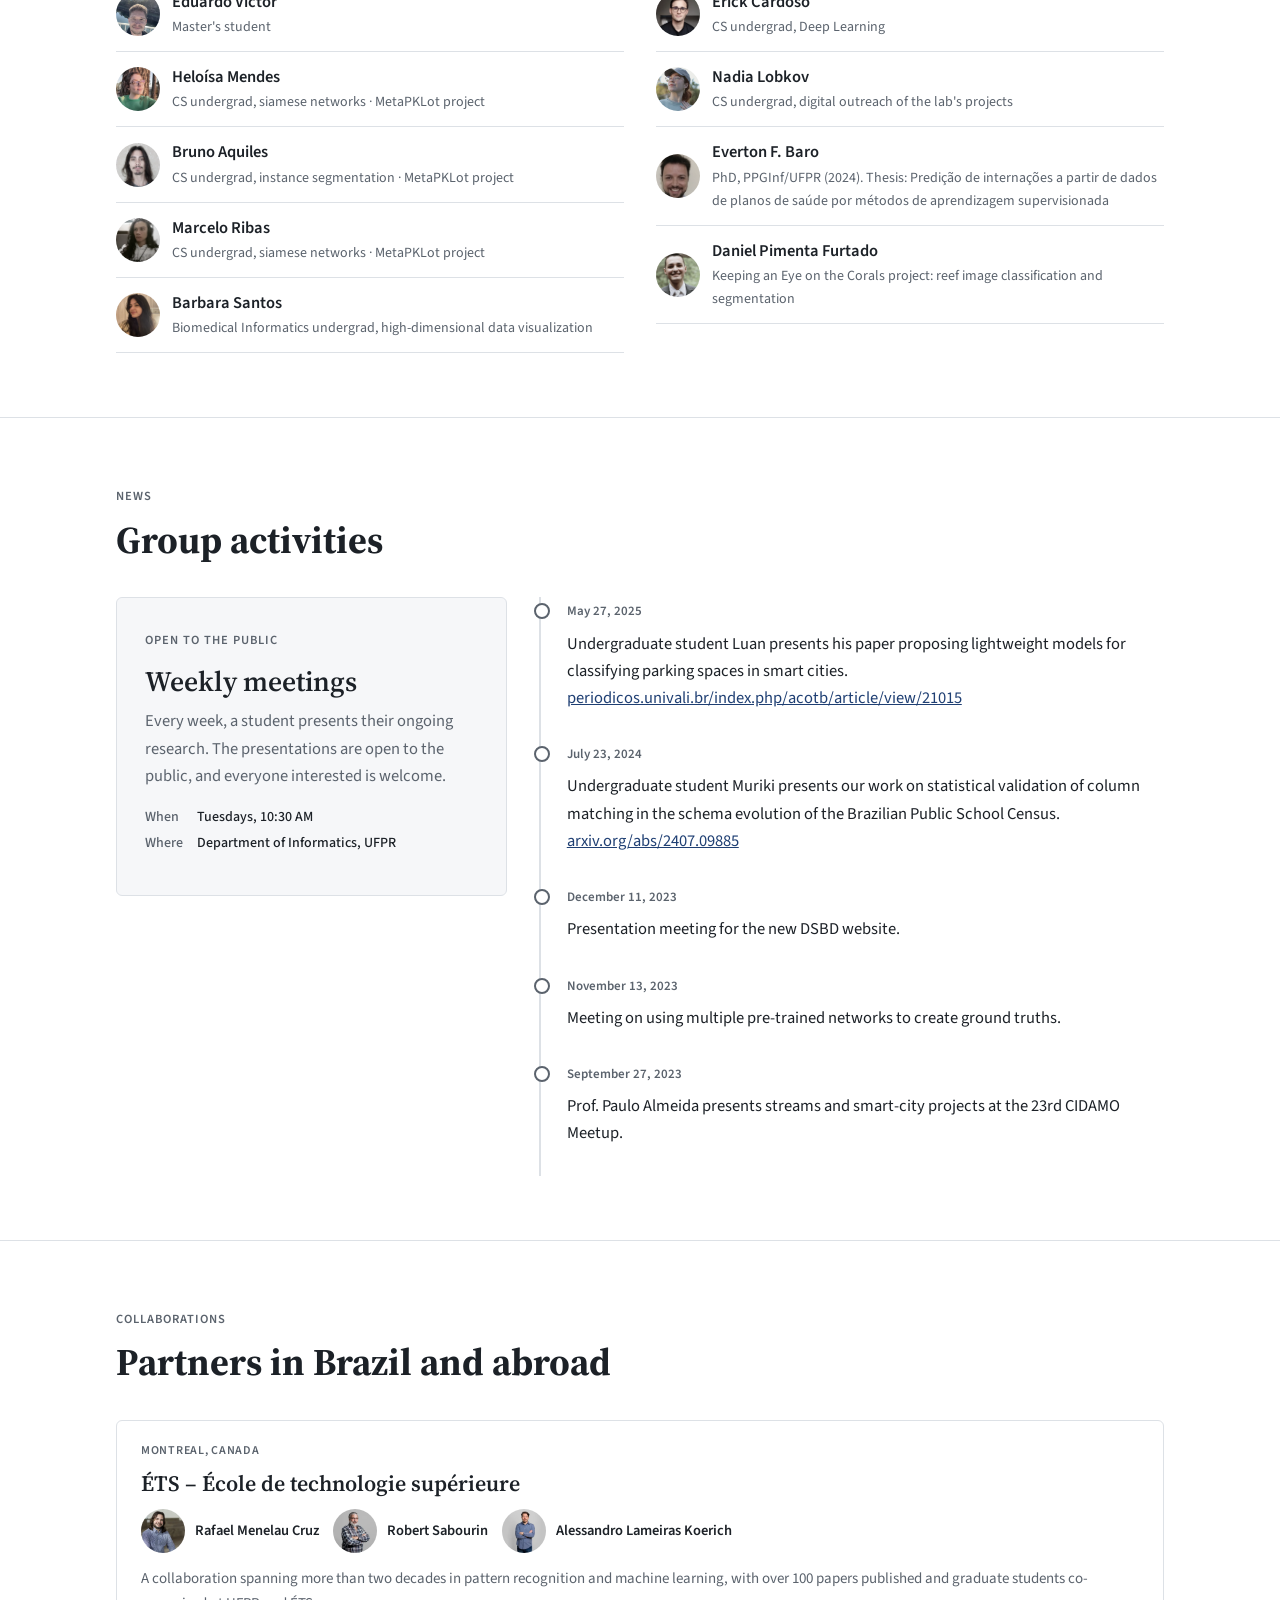
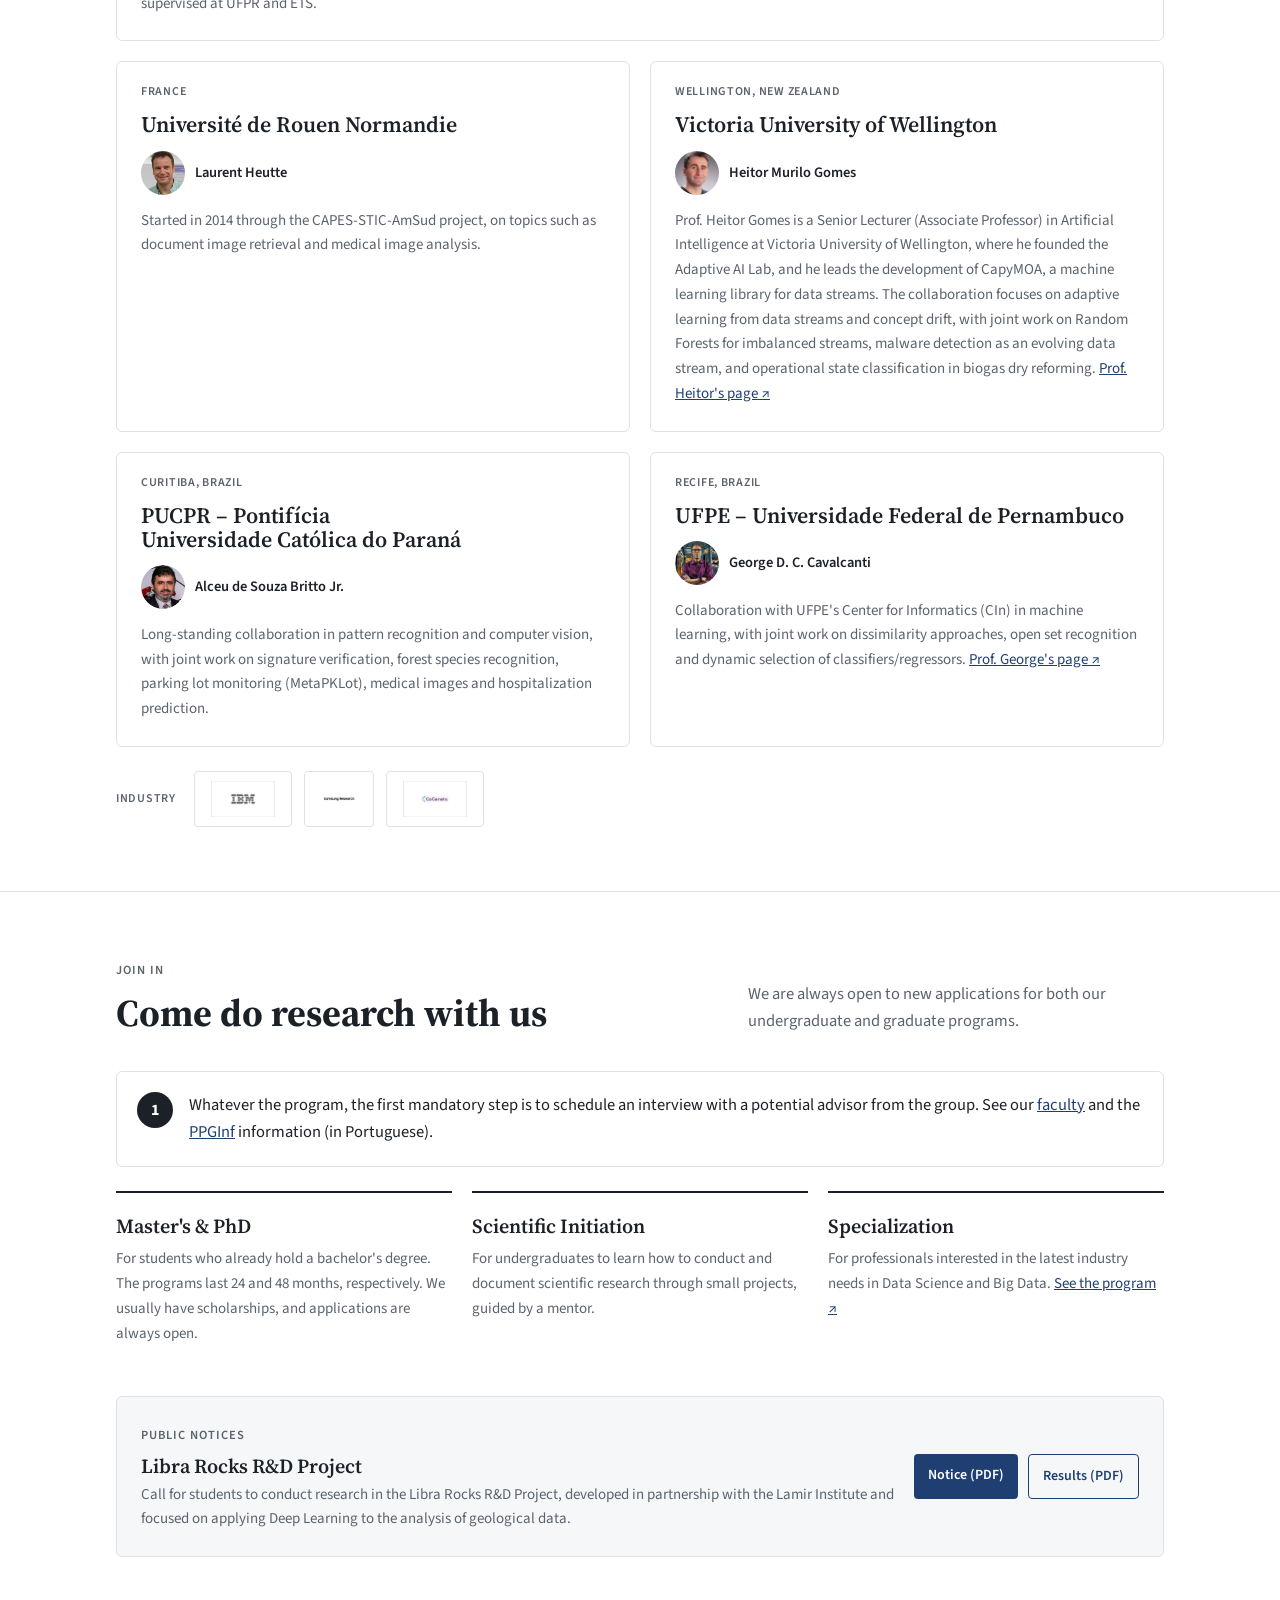
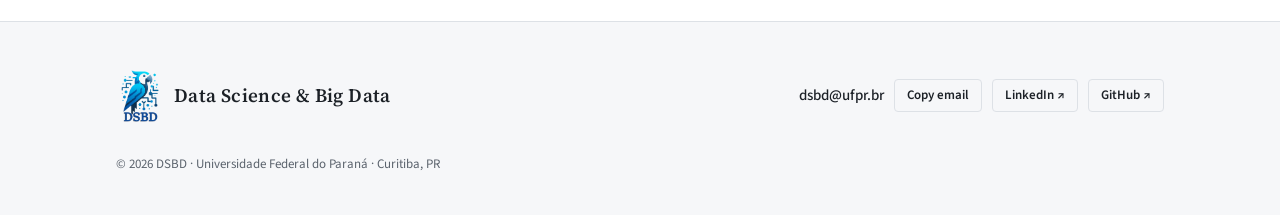
==== commit 89f120f9: "De Olho nos Corais: Luiz na equipe e novo texto de resultados Co-Authored-By: Claude Opus 5.5 <norep" ====
--- a/sobrio/index.html
+++ b/sobrio/index.html
@@ -7,10 +7,10 @@
 <link rel="preconnect" href="https://fonts.googleapis.com">
 <link rel="preconnect" href="https://fonts.gstatic.com" crossorigin>
 <link rel="stylesheet" href="https://fonts.googleapis.com/css2?family=Source+Serif+4:opsz,wght@8..60,500;8..60,600&family=Source+Sans+3:wght@400;500;600&display=swap">
-<link rel="stylesheet" href="../assets/site.css?v=202610211421">
+<link rel="stylesheet" href="../assets/site.css?v=202610211449">
 <title>[Sóbria] DSBD – Data Science &amp; Big Data · UFPR</title>
 <meta name="description" content="Data Science &amp; Big Data (DSBD), laboratório de pesquisa da UFPR (DINF + DEST).">
-<link rel="stylesheet" href="sobrio.css?v=202610211421">
+<link rel="stylesheet" href="sobrio.css?v=202610211449">
 <meta name="robots" content="noindex">
 </head>
 <body data-page="home" data-base="../">
@@ -114,7 +114,7 @@
   </div>
 </section>
 
-<script src="../assets/content.js?v=202610211421"></script>
-<script src="../assets/site.js?v=202610211421"></script>
+<script src="../assets/content.js?v=202610211449"></script>
+<script src="../assets/site.js?v=202610211449"></script>
 </body>
 </html>
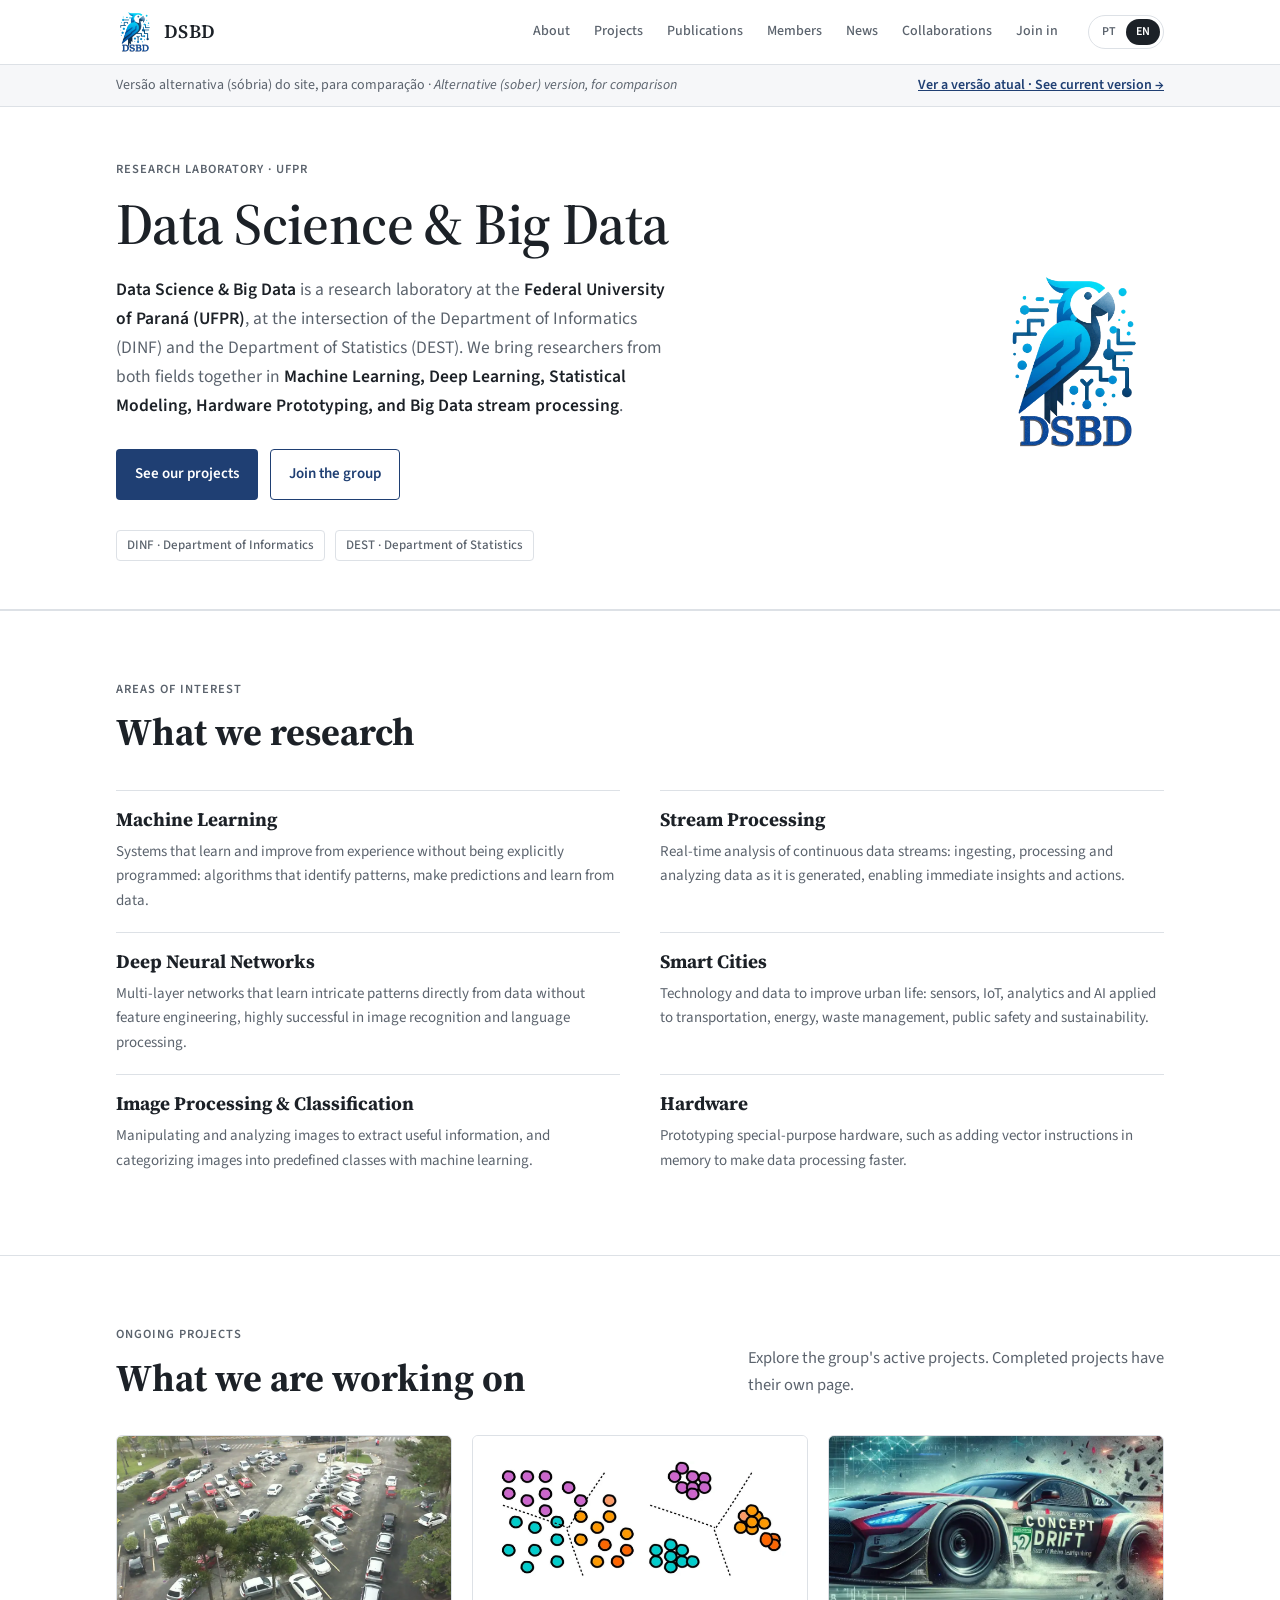
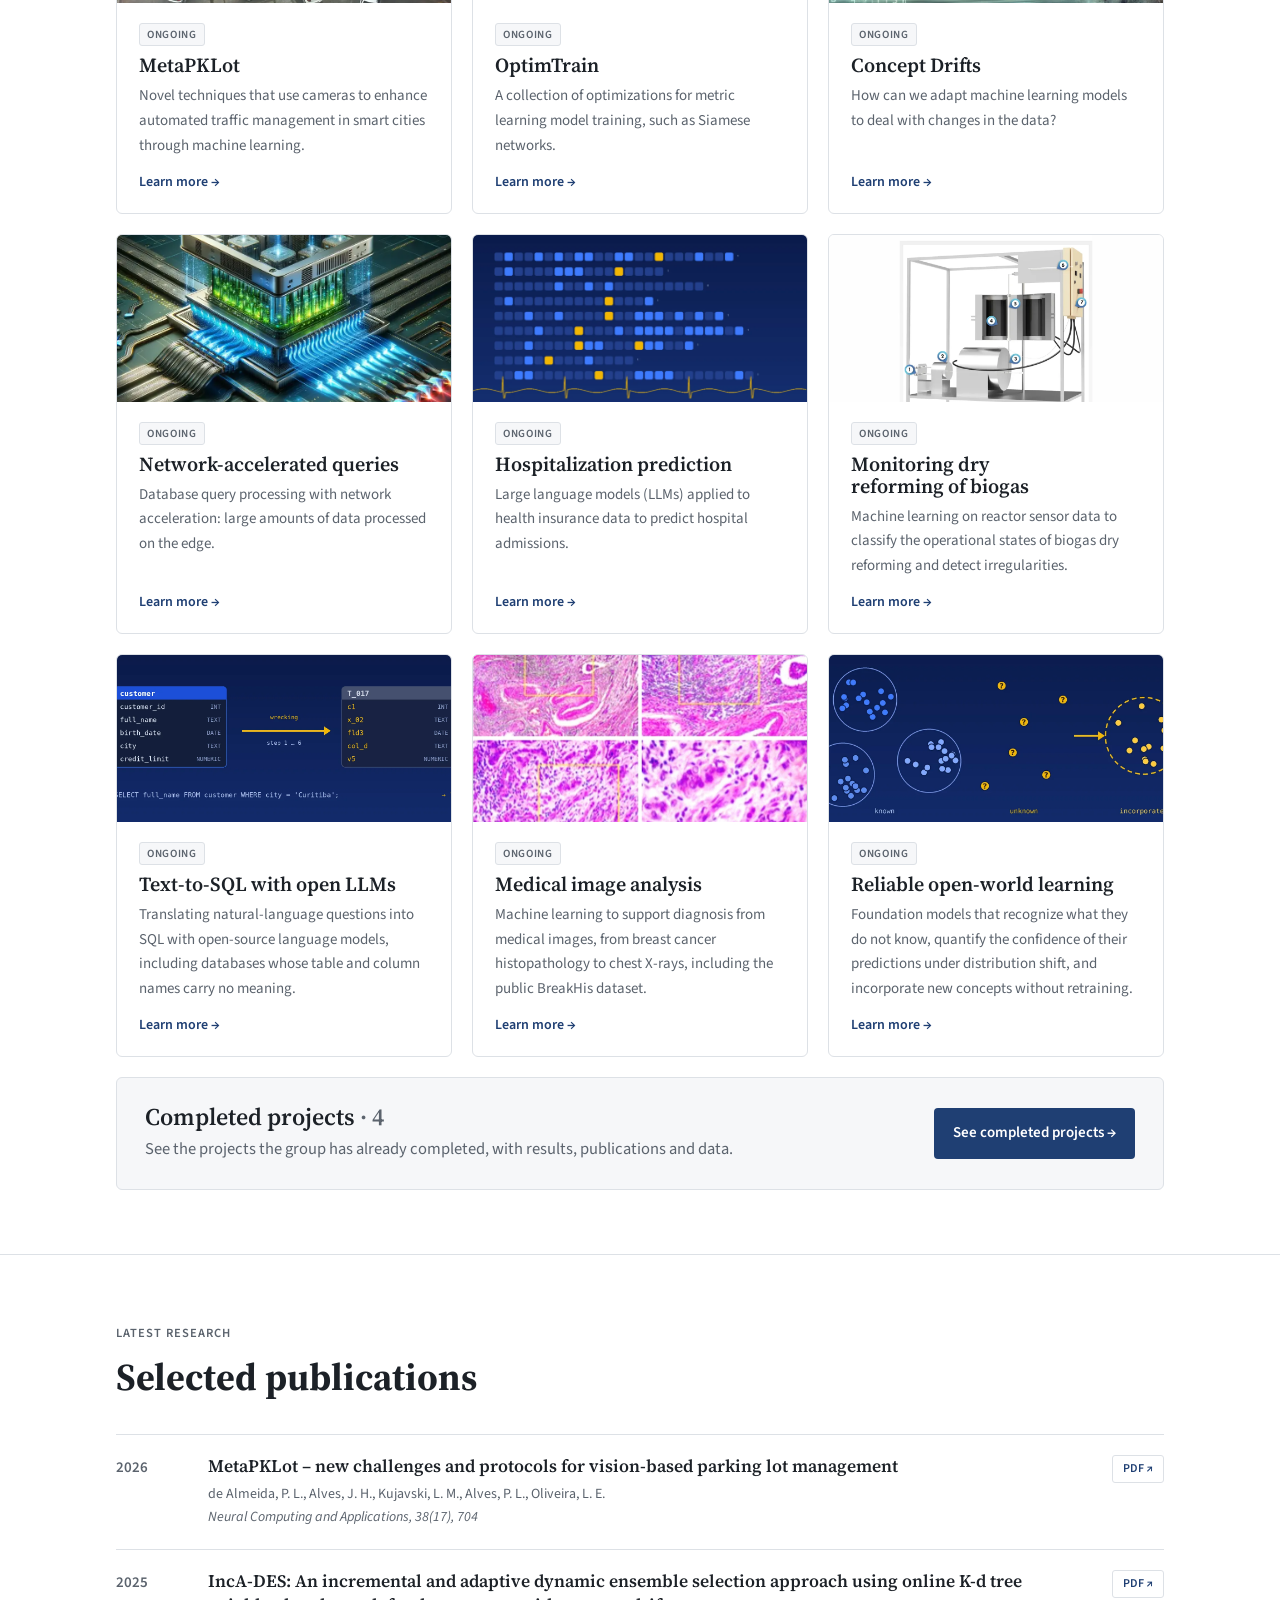
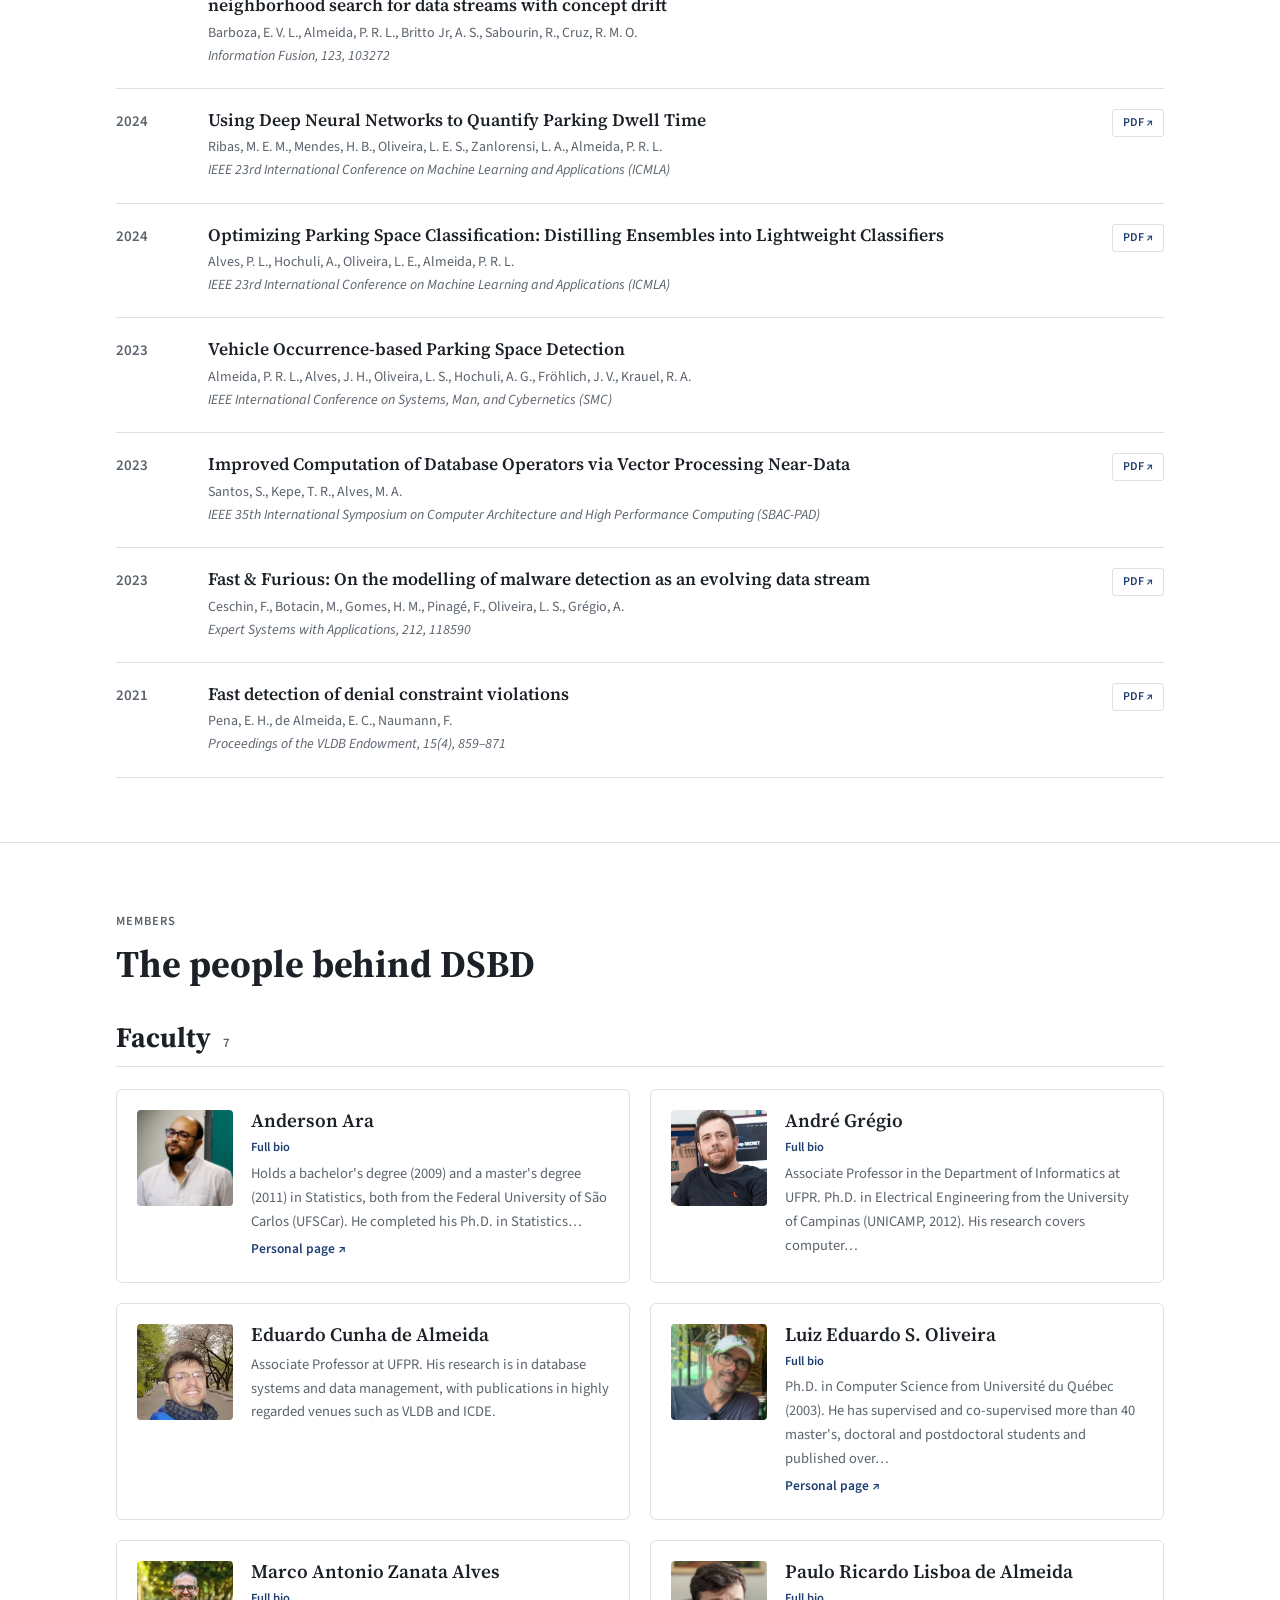
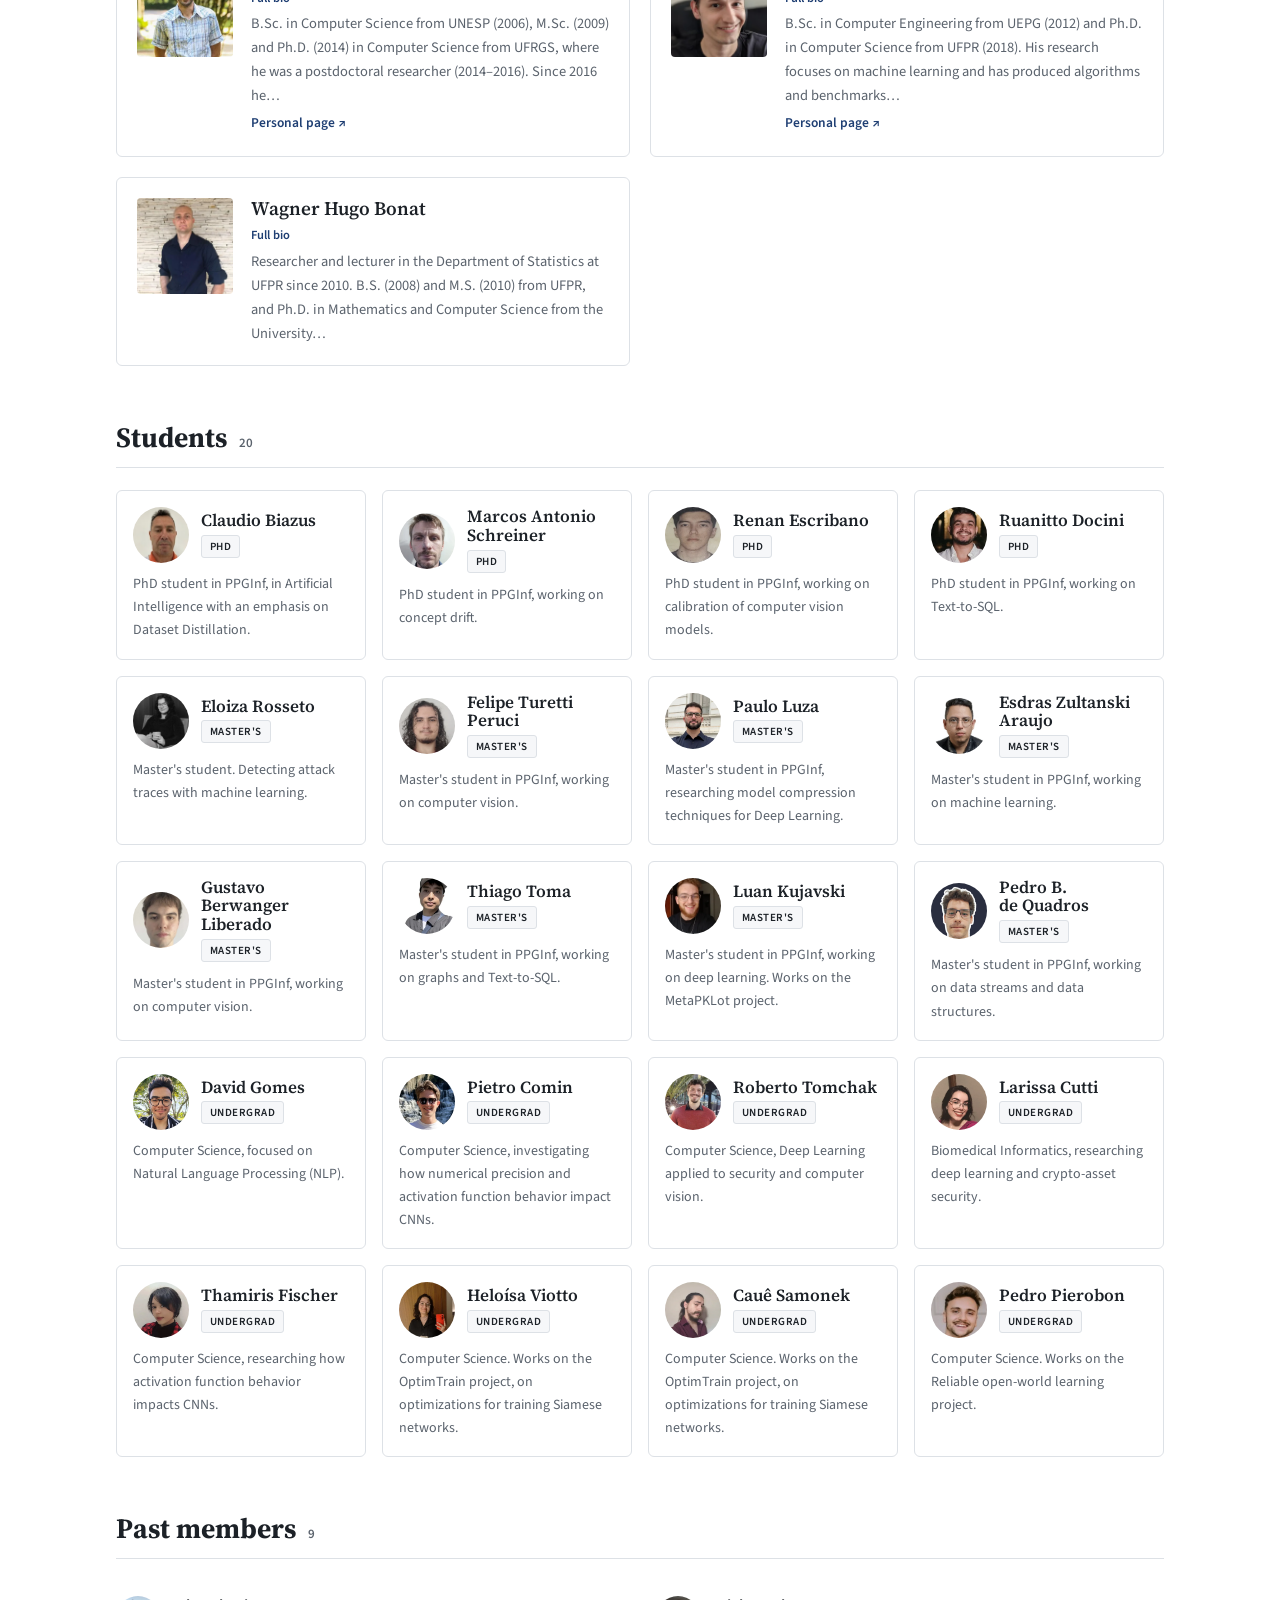
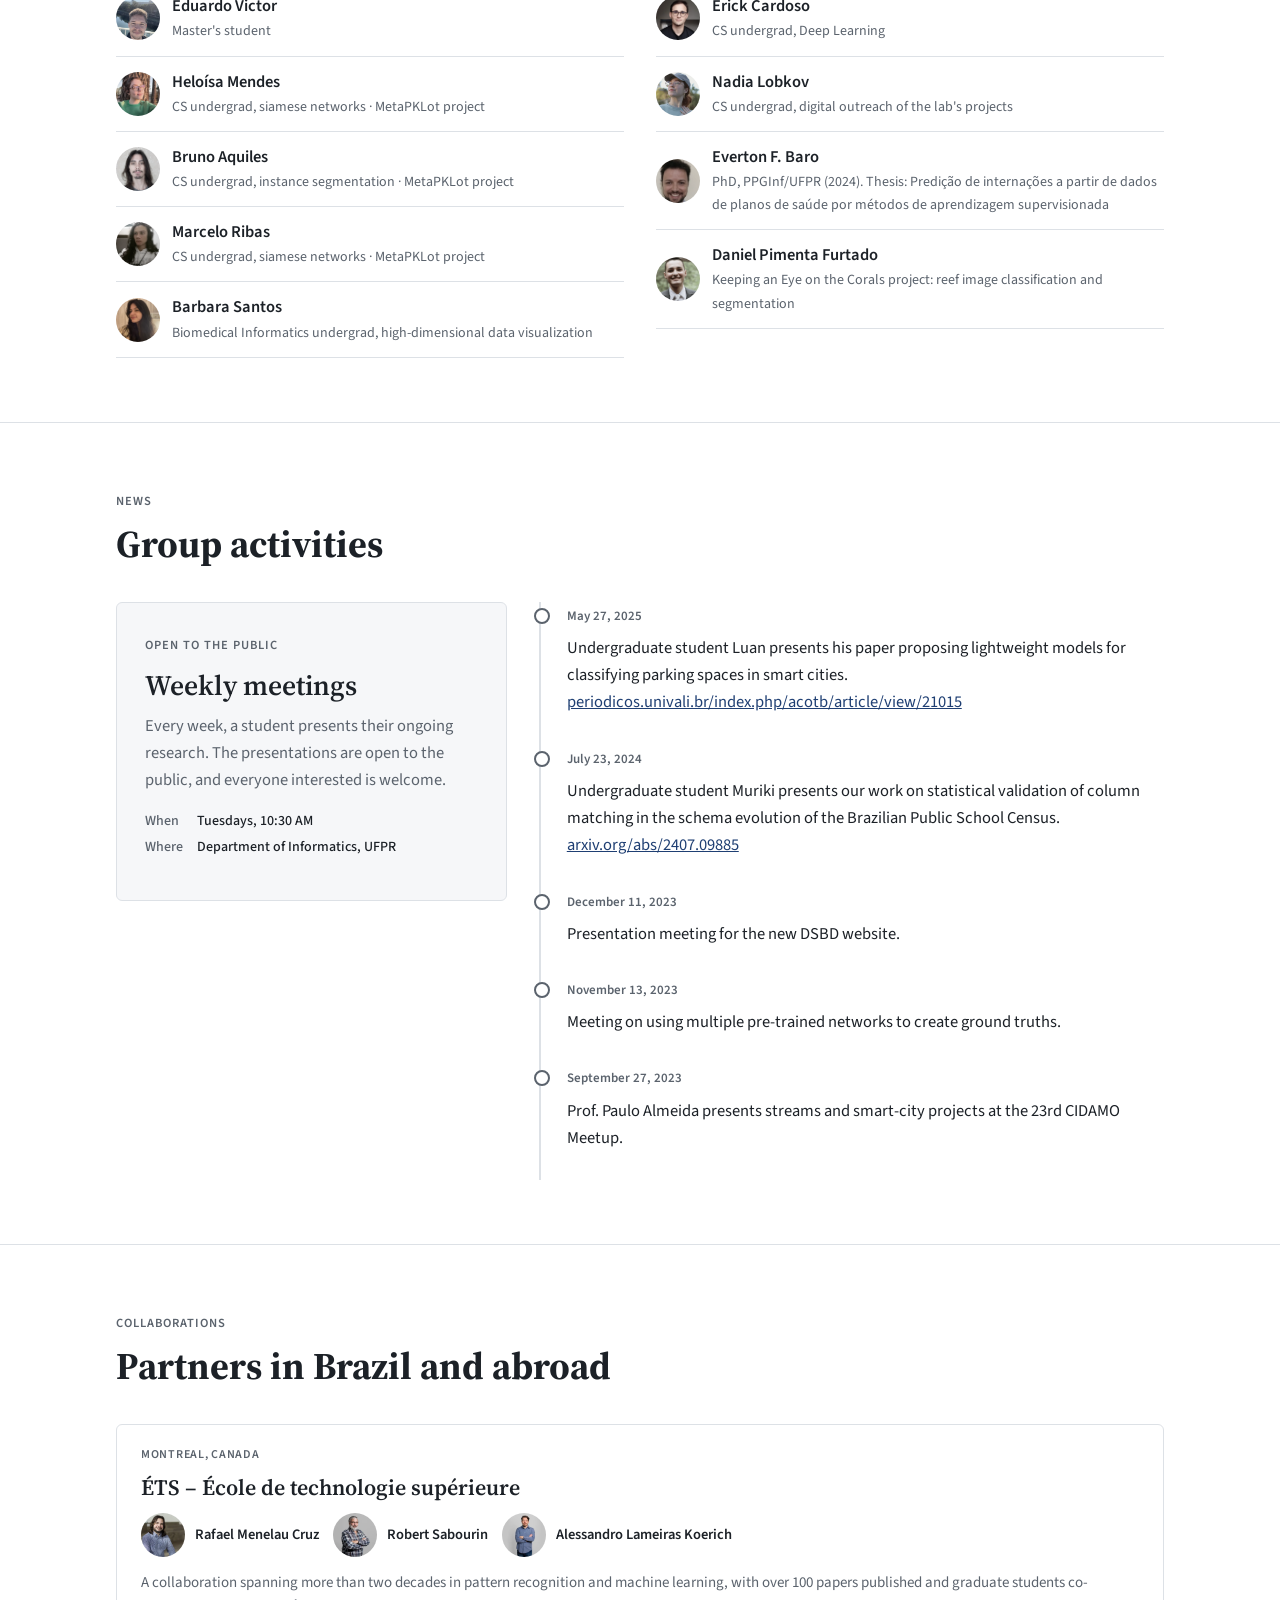
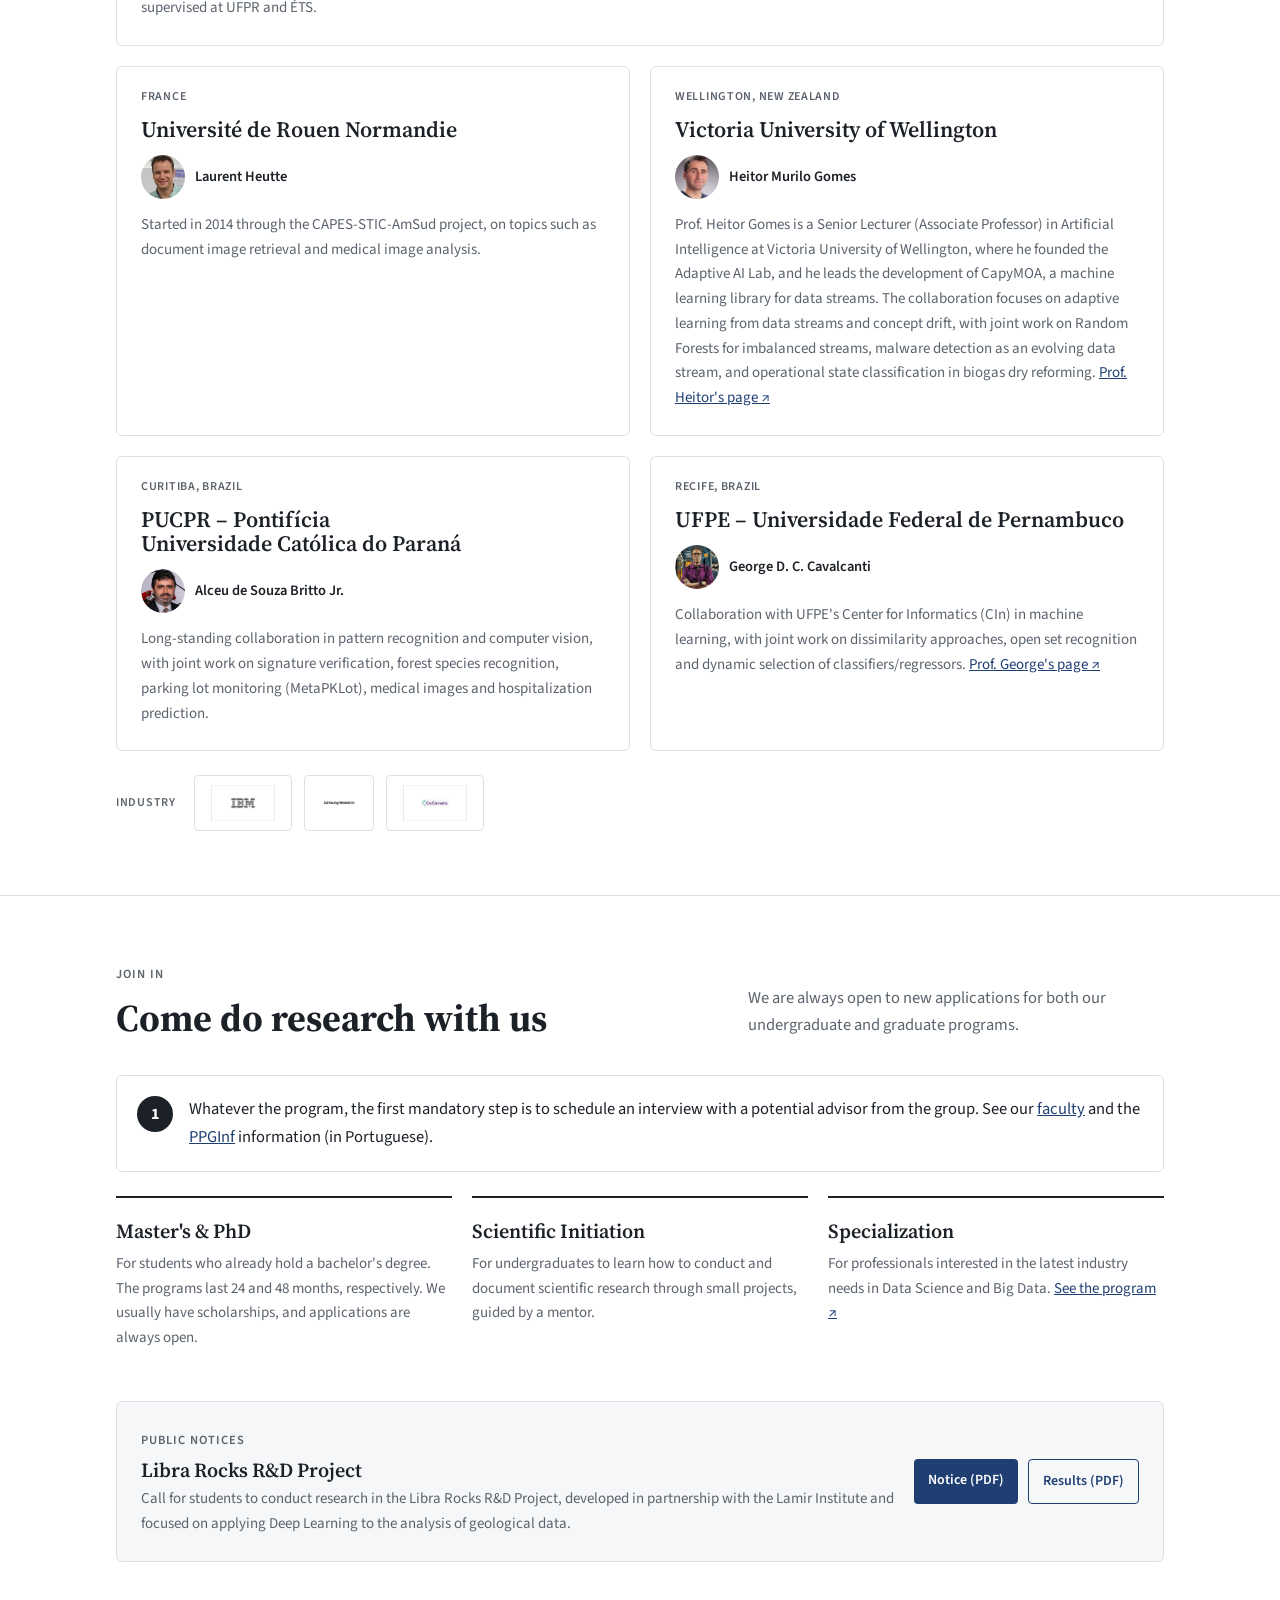
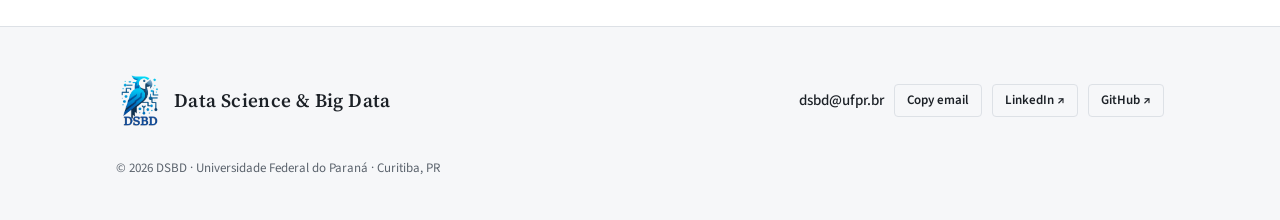
==== commit 9475e45f: "Adiciona o aluno Pedro B. de Quadros Co-Authored-By: Claude Opus 5.5 <noreply@anthropic.com> Claude-" ====
--- a/sobrio/index.html
+++ b/sobrio/index.html
@@ -7,10 +7,10 @@
 <link rel="preconnect" href="https://fonts.googleapis.com">
 <link rel="preconnect" href="https://fonts.gstatic.com" crossorigin>
 <link rel="stylesheet" href="https://fonts.googleapis.com/css2?family=Source+Serif+4:opsz,wght@8..60,500;8..60,600&family=Source+Sans+3:wght@400;500;600&display=swap">
-<link rel="stylesheet" href="../assets/site.css?v=202610211449">
+<link rel="stylesheet" href="../assets/site.css?v=202610211533">
 <title>[Sóbria] DSBD – Data Science &amp; Big Data · UFPR</title>
 <meta name="description" content="Data Science &amp; Big Data (DSBD), laboratório de pesquisa da UFPR (DINF + DEST).">
-<link rel="stylesheet" href="sobrio.css?v=202610211449">
+<link rel="stylesheet" href="sobrio.css?v=202610211533">
 <meta name="robots" content="noindex">
 </head>
 <body data-page="home" data-base="../">
@@ -114,7 +114,7 @@
   </div>
 </section>
 
-<script src="../assets/content.js?v=202610211449"></script>
-<script src="../assets/site.js?v=202610211449"></script>
+<script src="../assets/content.js?v=202610211533"></script>
+<script src="../assets/site.js?v=202610211533"></script>
 </body>
 </html>
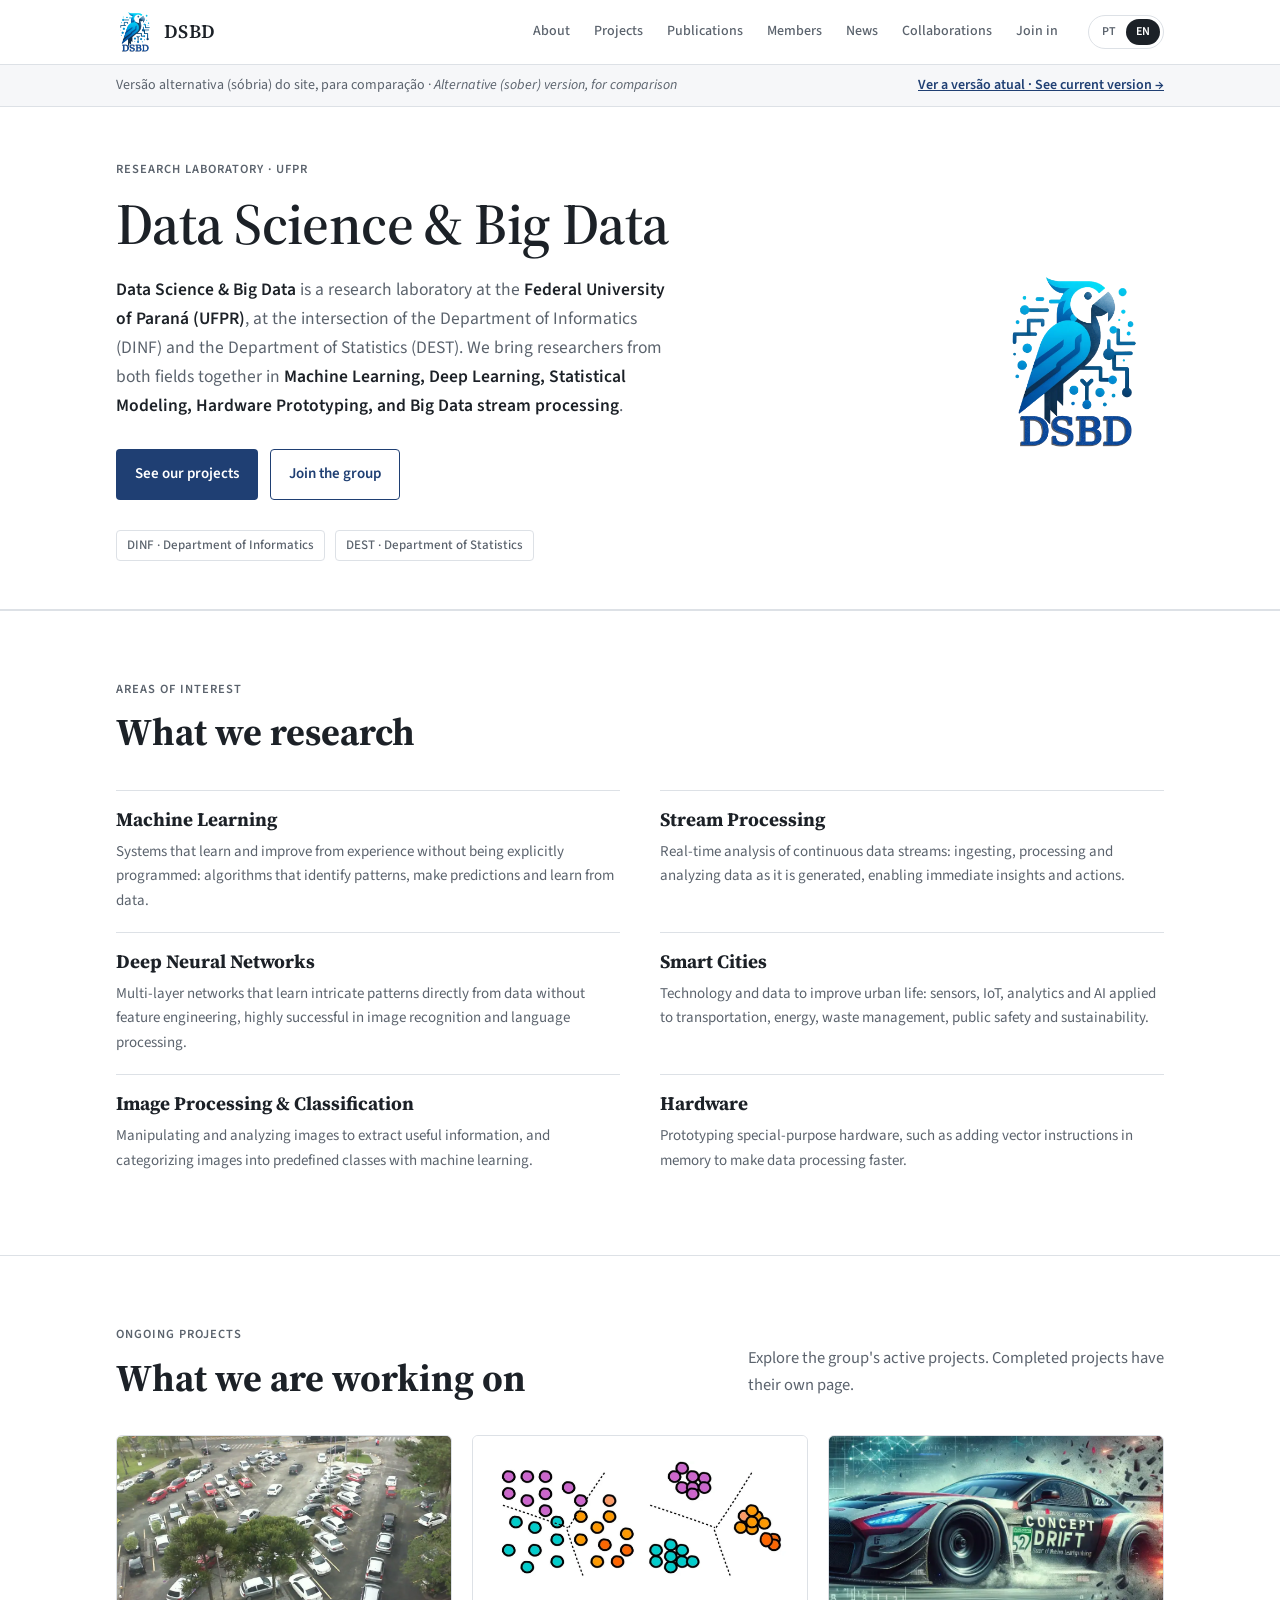
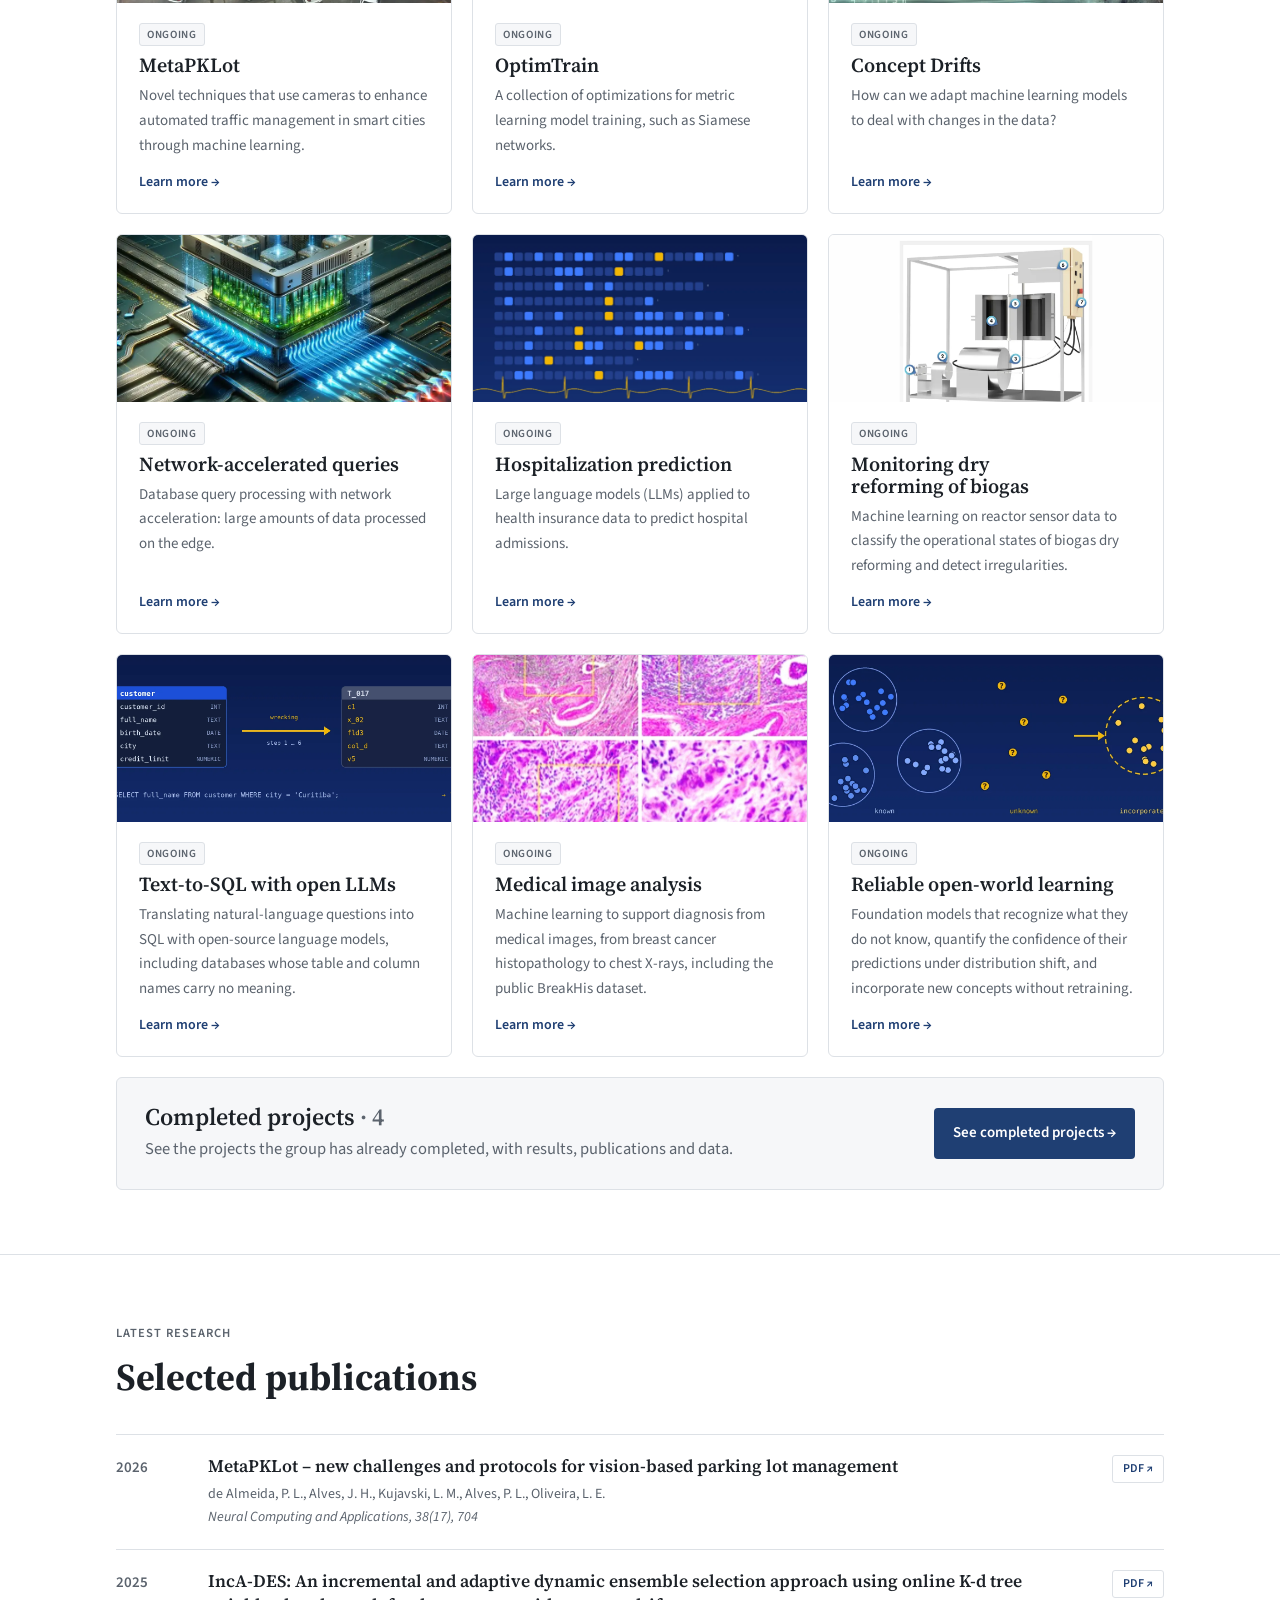
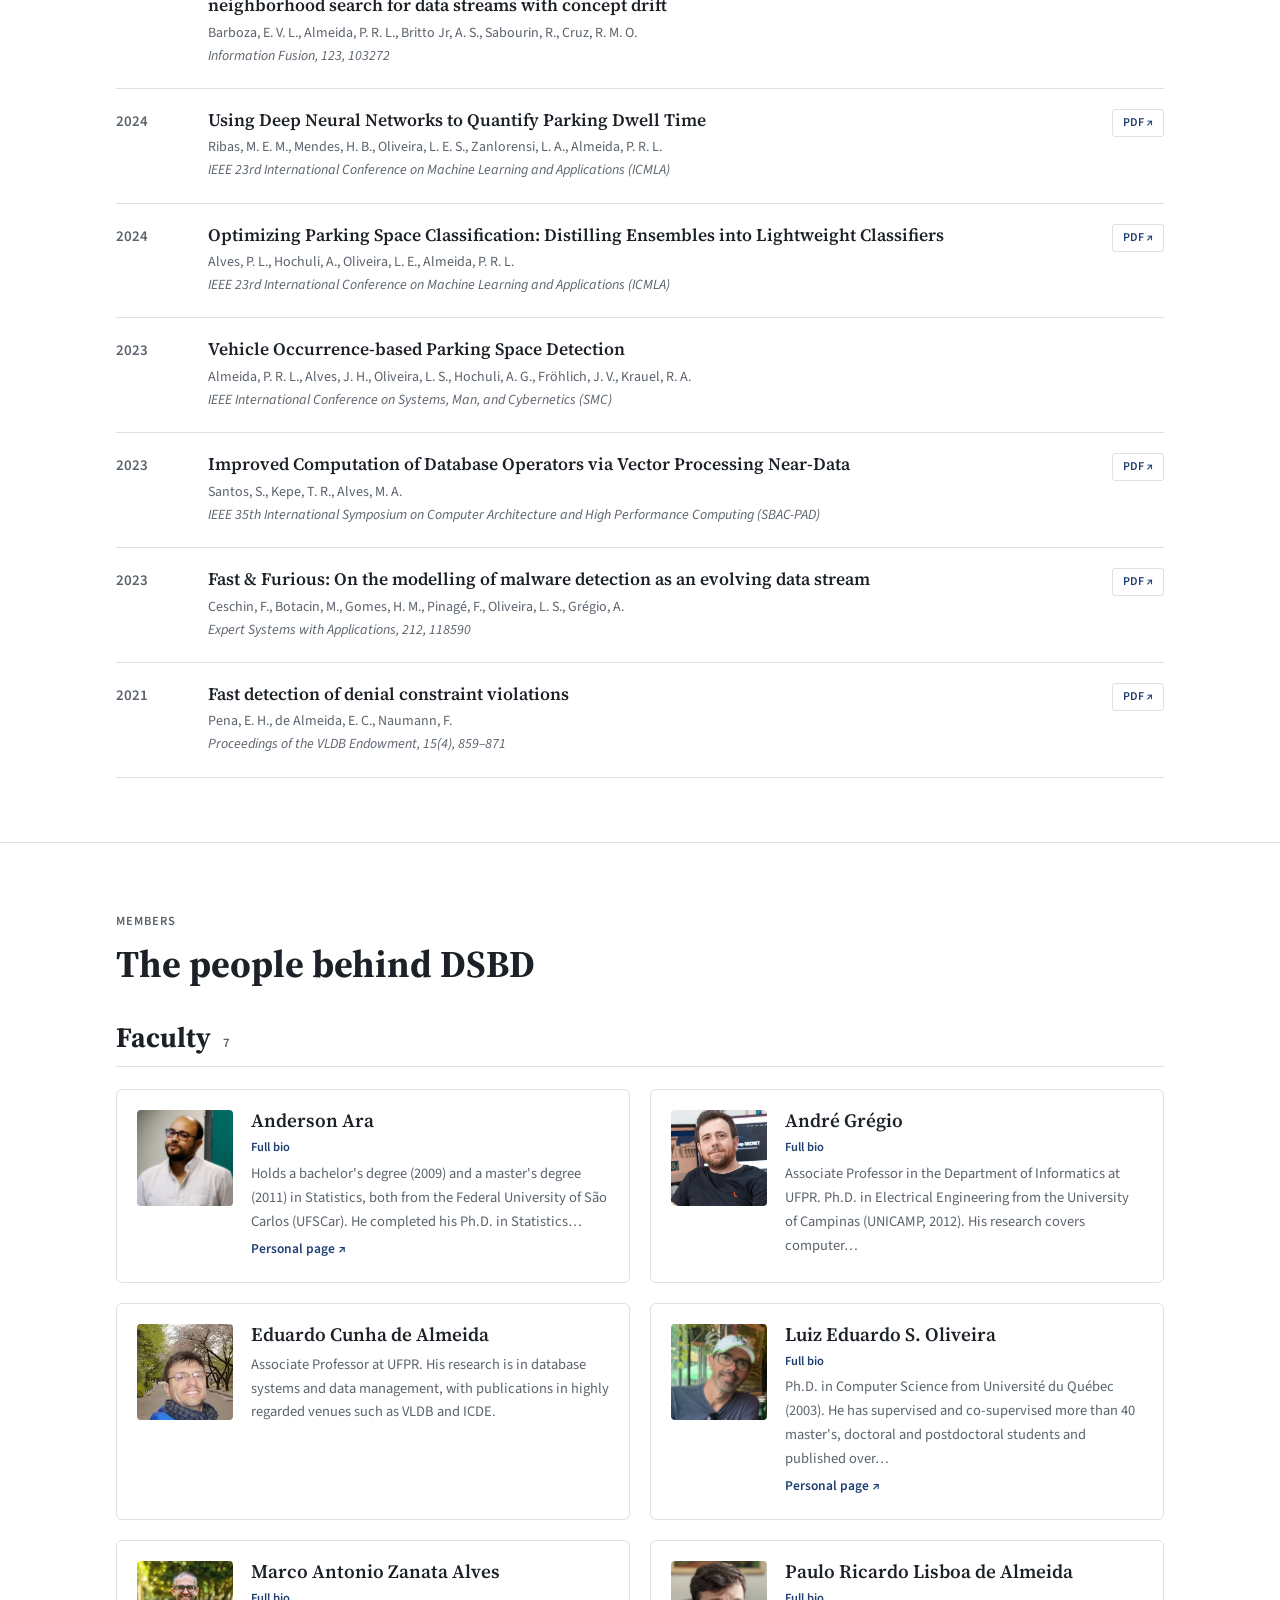
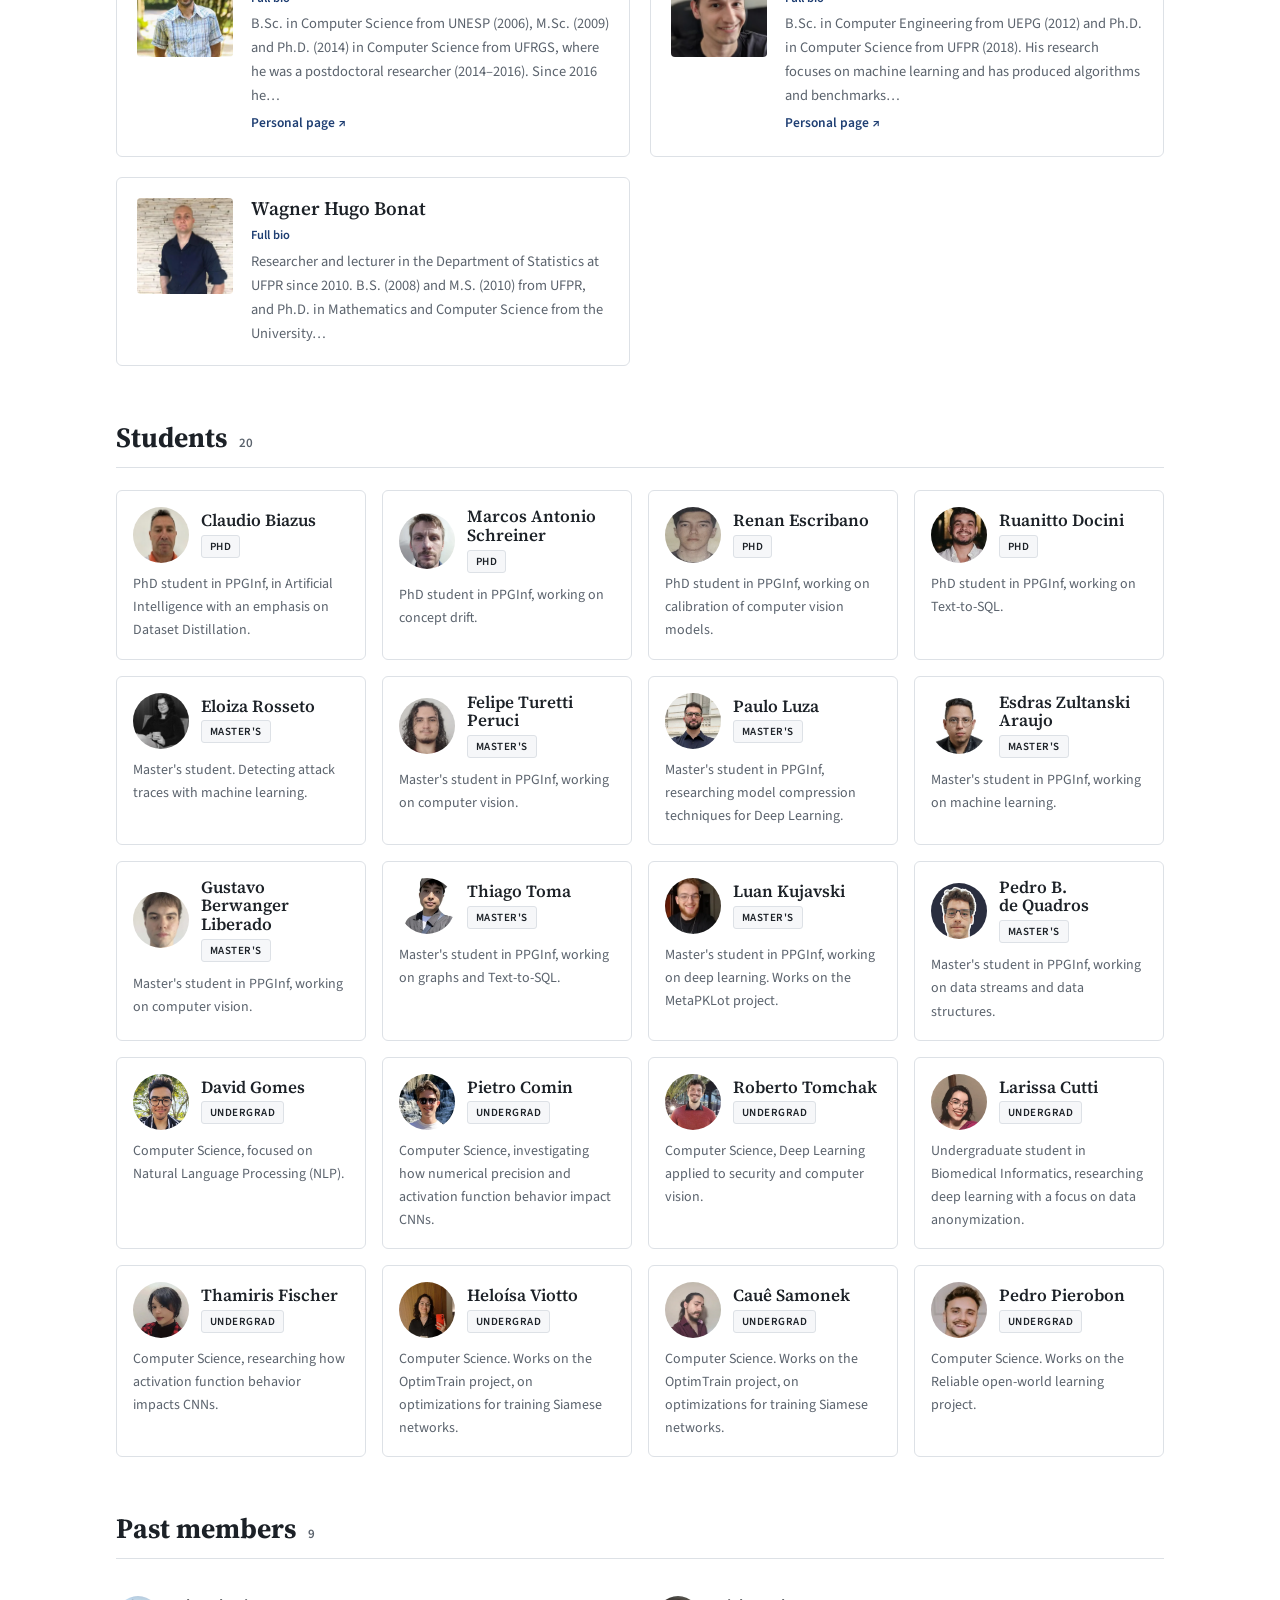
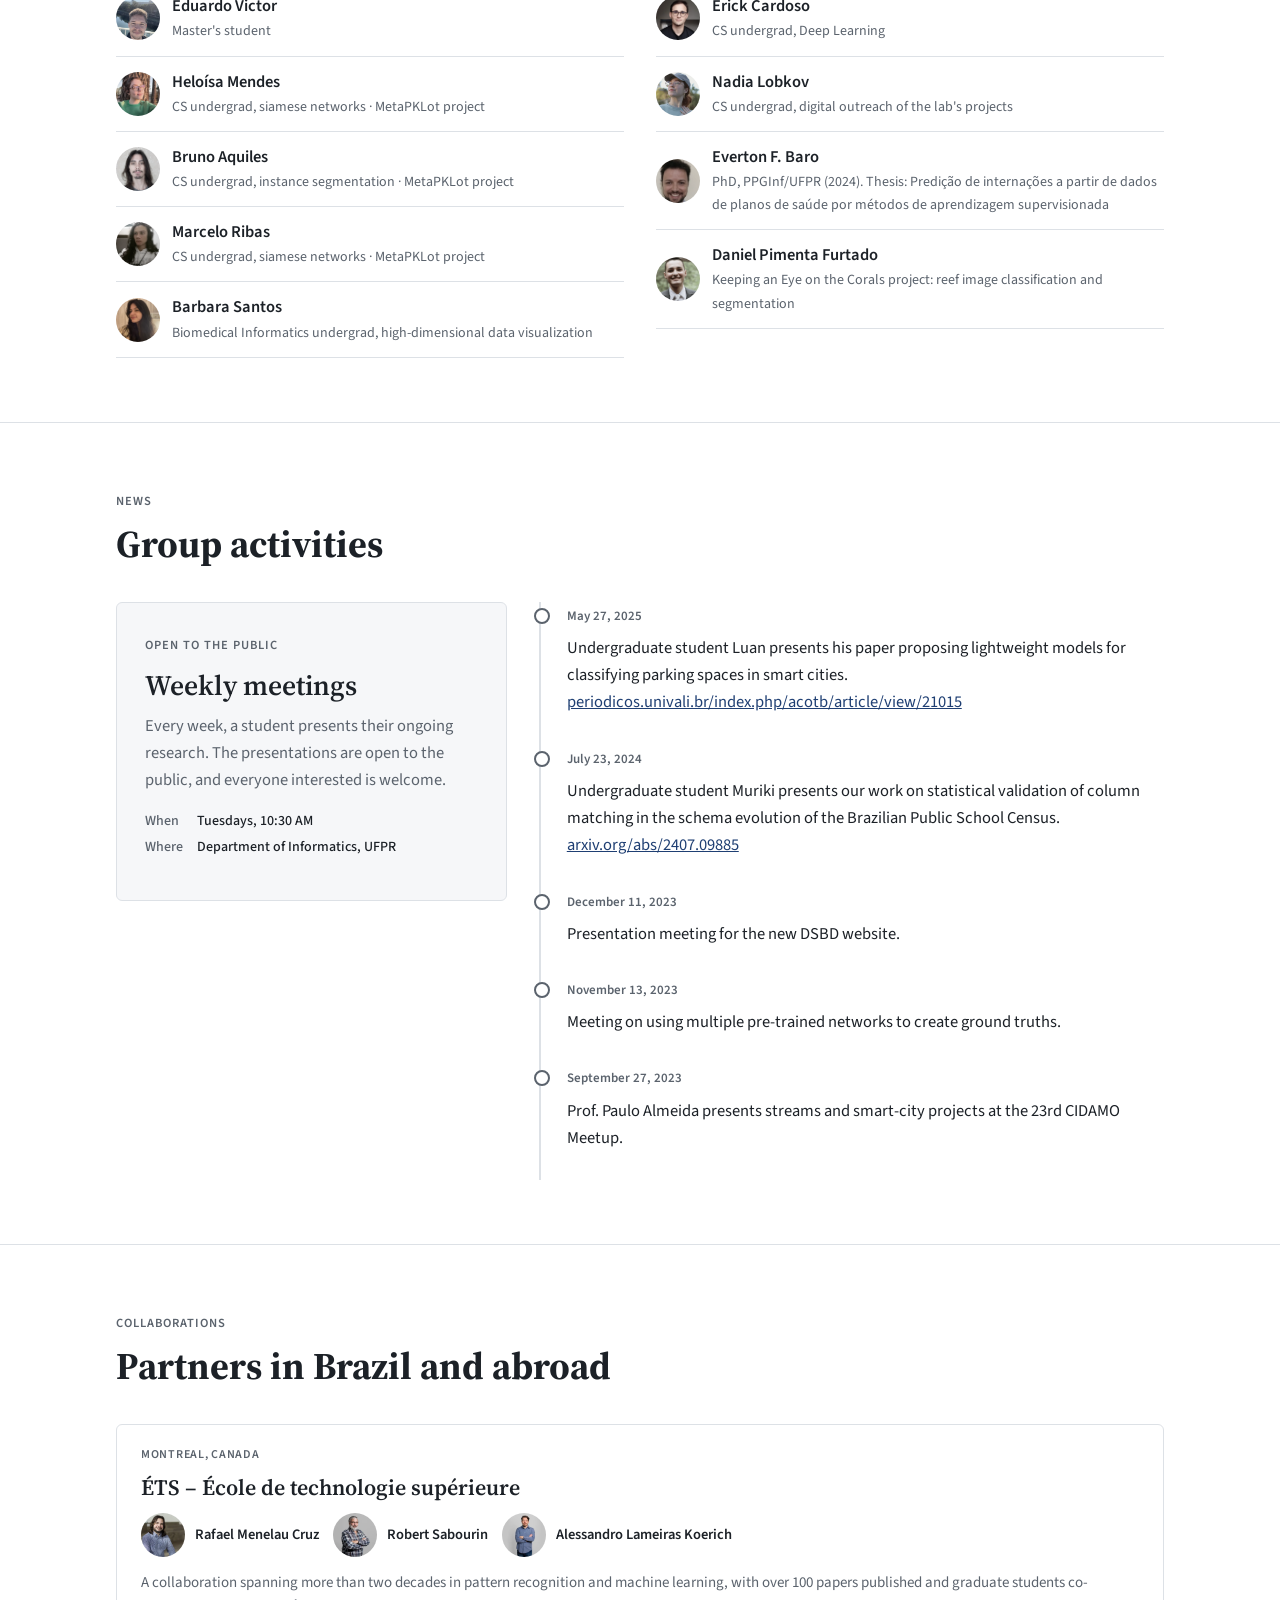
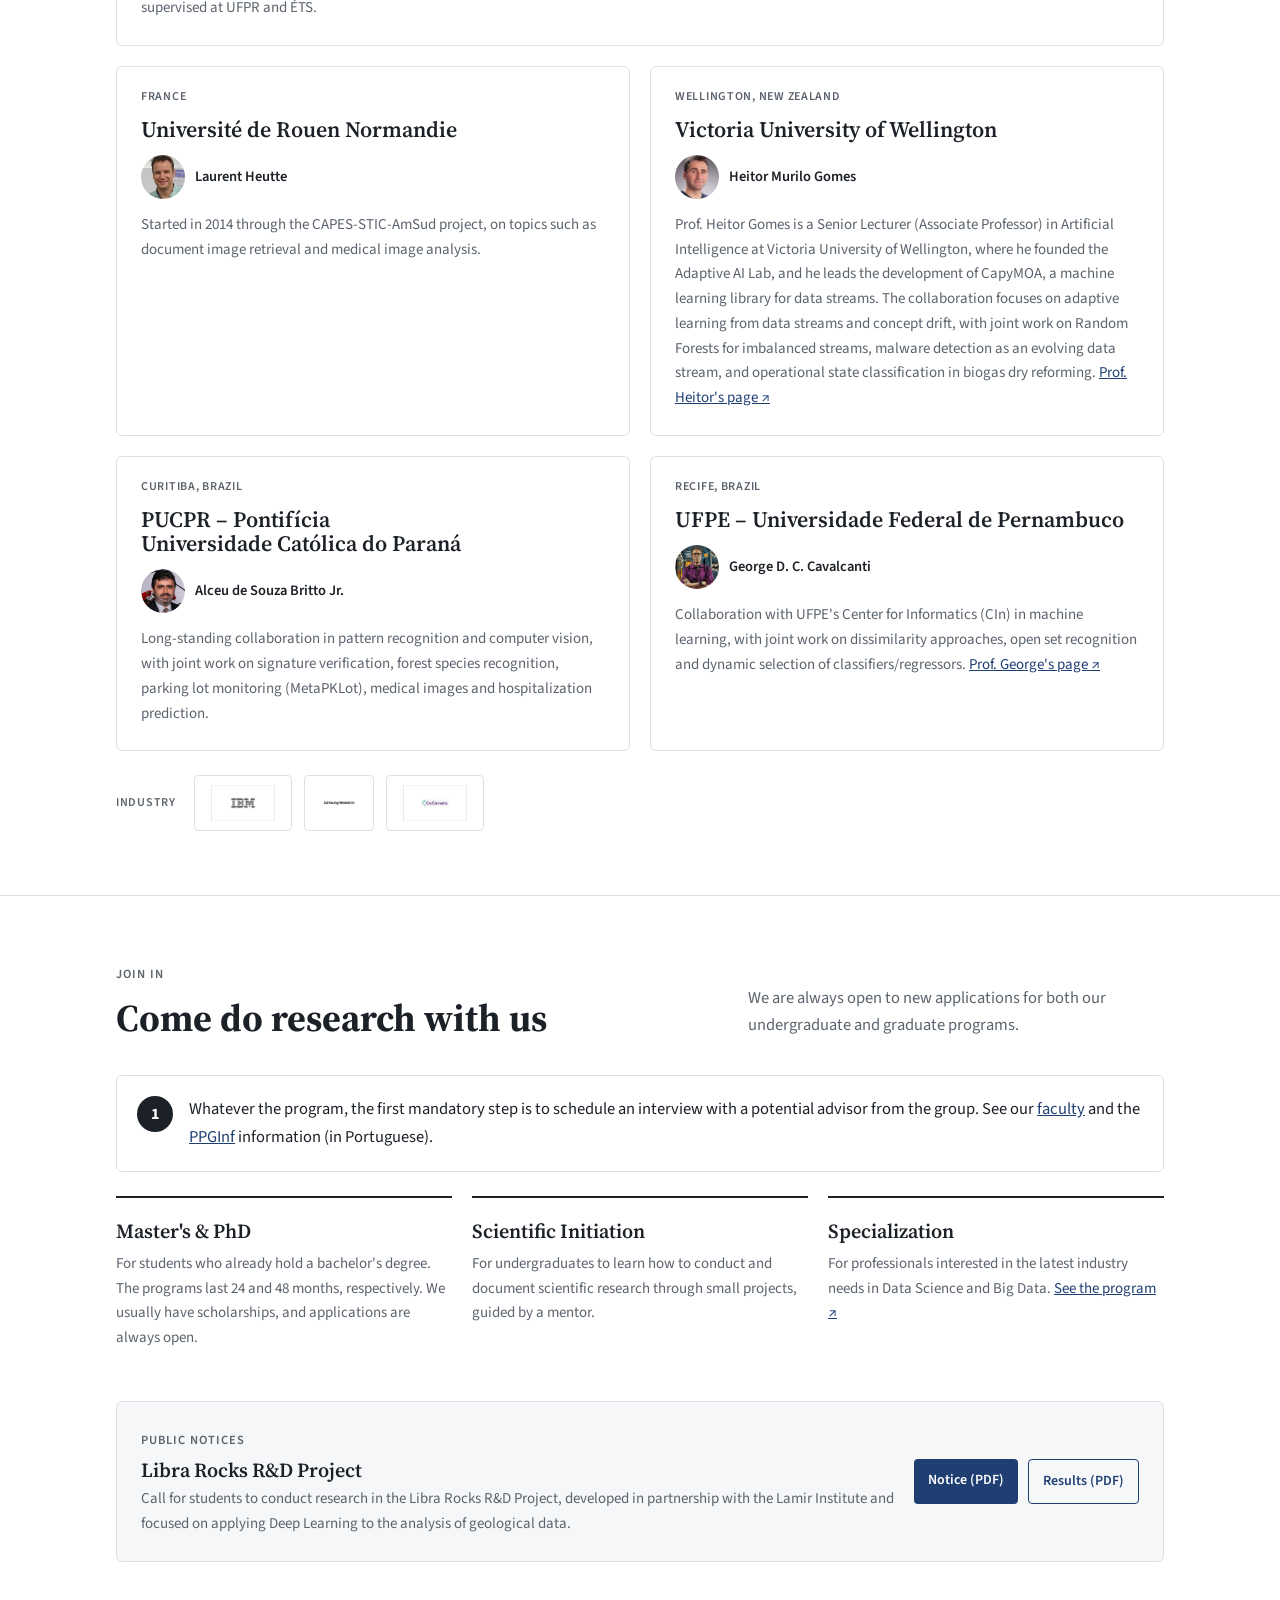
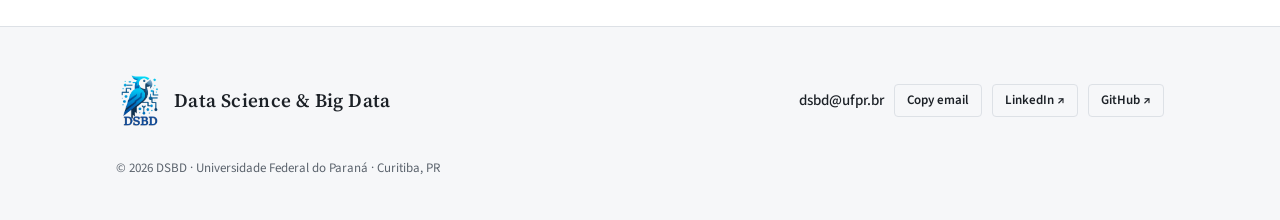
==== commit c89045c3: "Atualiza perfil da Larissa Cutti Co-Authored-By: Claude Opus 5.5 <noreply@anthropic.com> Claude-Sess" ====
--- a/sobrio/index.html
+++ b/sobrio/index.html
@@ -7,10 +7,10 @@
 <link rel="preconnect" href="https://fonts.googleapis.com">
 <link rel="preconnect" href="https://fonts.gstatic.com" crossorigin>
 <link rel="stylesheet" href="https://fonts.googleapis.com/css2?family=Source+Serif+4:opsz,wght@8..60,500;8..60,600&family=Source+Sans+3:wght@400;500;600&display=swap">
-<link rel="stylesheet" href="../assets/site.css?v=202610211533">
+<link rel="stylesheet" href="../assets/site.css?v=202610211534">
 <title>[Sóbria] DSBD – Data Science &amp; Big Data · UFPR</title>
 <meta name="description" content="Data Science &amp; Big Data (DSBD), laboratório de pesquisa da UFPR (DINF + DEST).">
-<link rel="stylesheet" href="sobrio.css?v=202610211533">
+<link rel="stylesheet" href="sobrio.css?v=202610211534">
 <meta name="robots" content="noindex">
 </head>
 <body data-page="home" data-base="../">
@@ -114,7 +114,7 @@
   </div>
 </section>
 
-<script src="../assets/content.js?v=202610211533"></script>
-<script src="../assets/site.js?v=202610211533"></script>
+<script src="../assets/content.js?v=202610211534"></script>
+<script src="../assets/site.js?v=202610211534"></script>
 </body>
 </html>
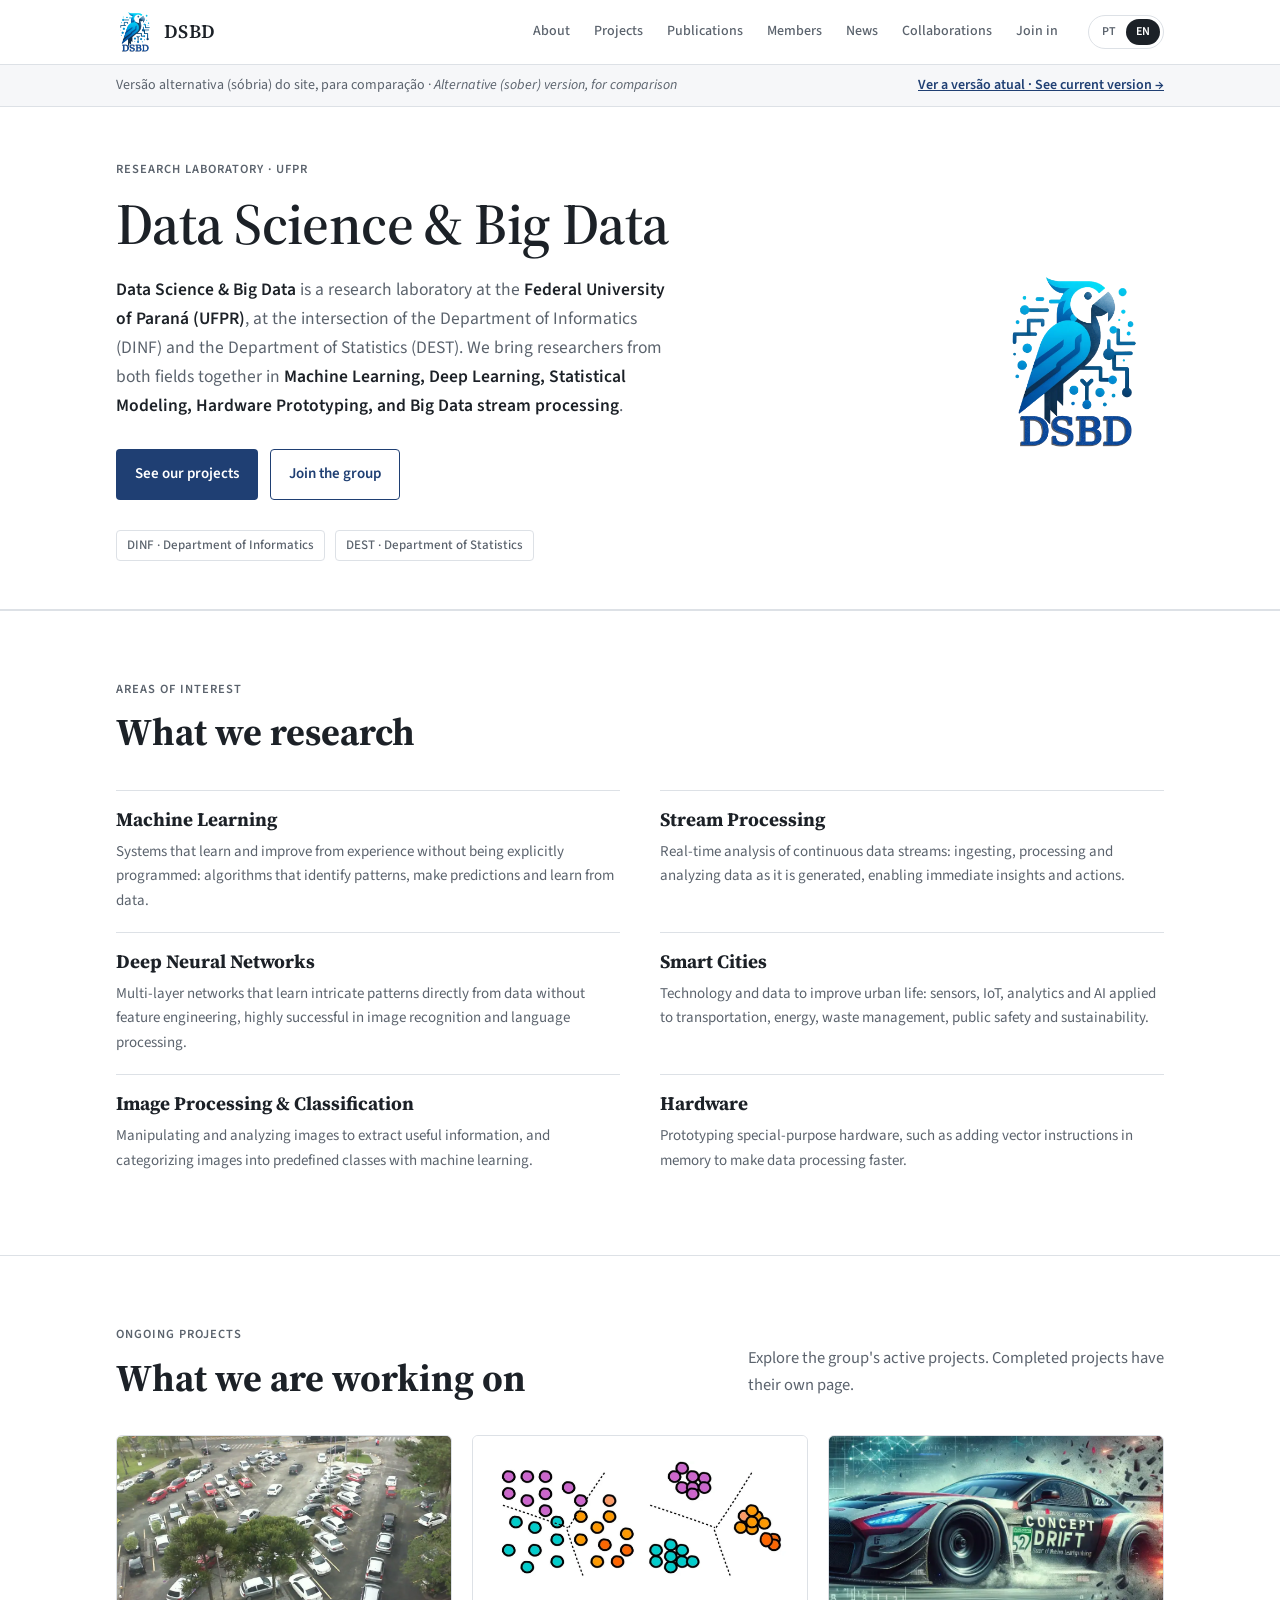
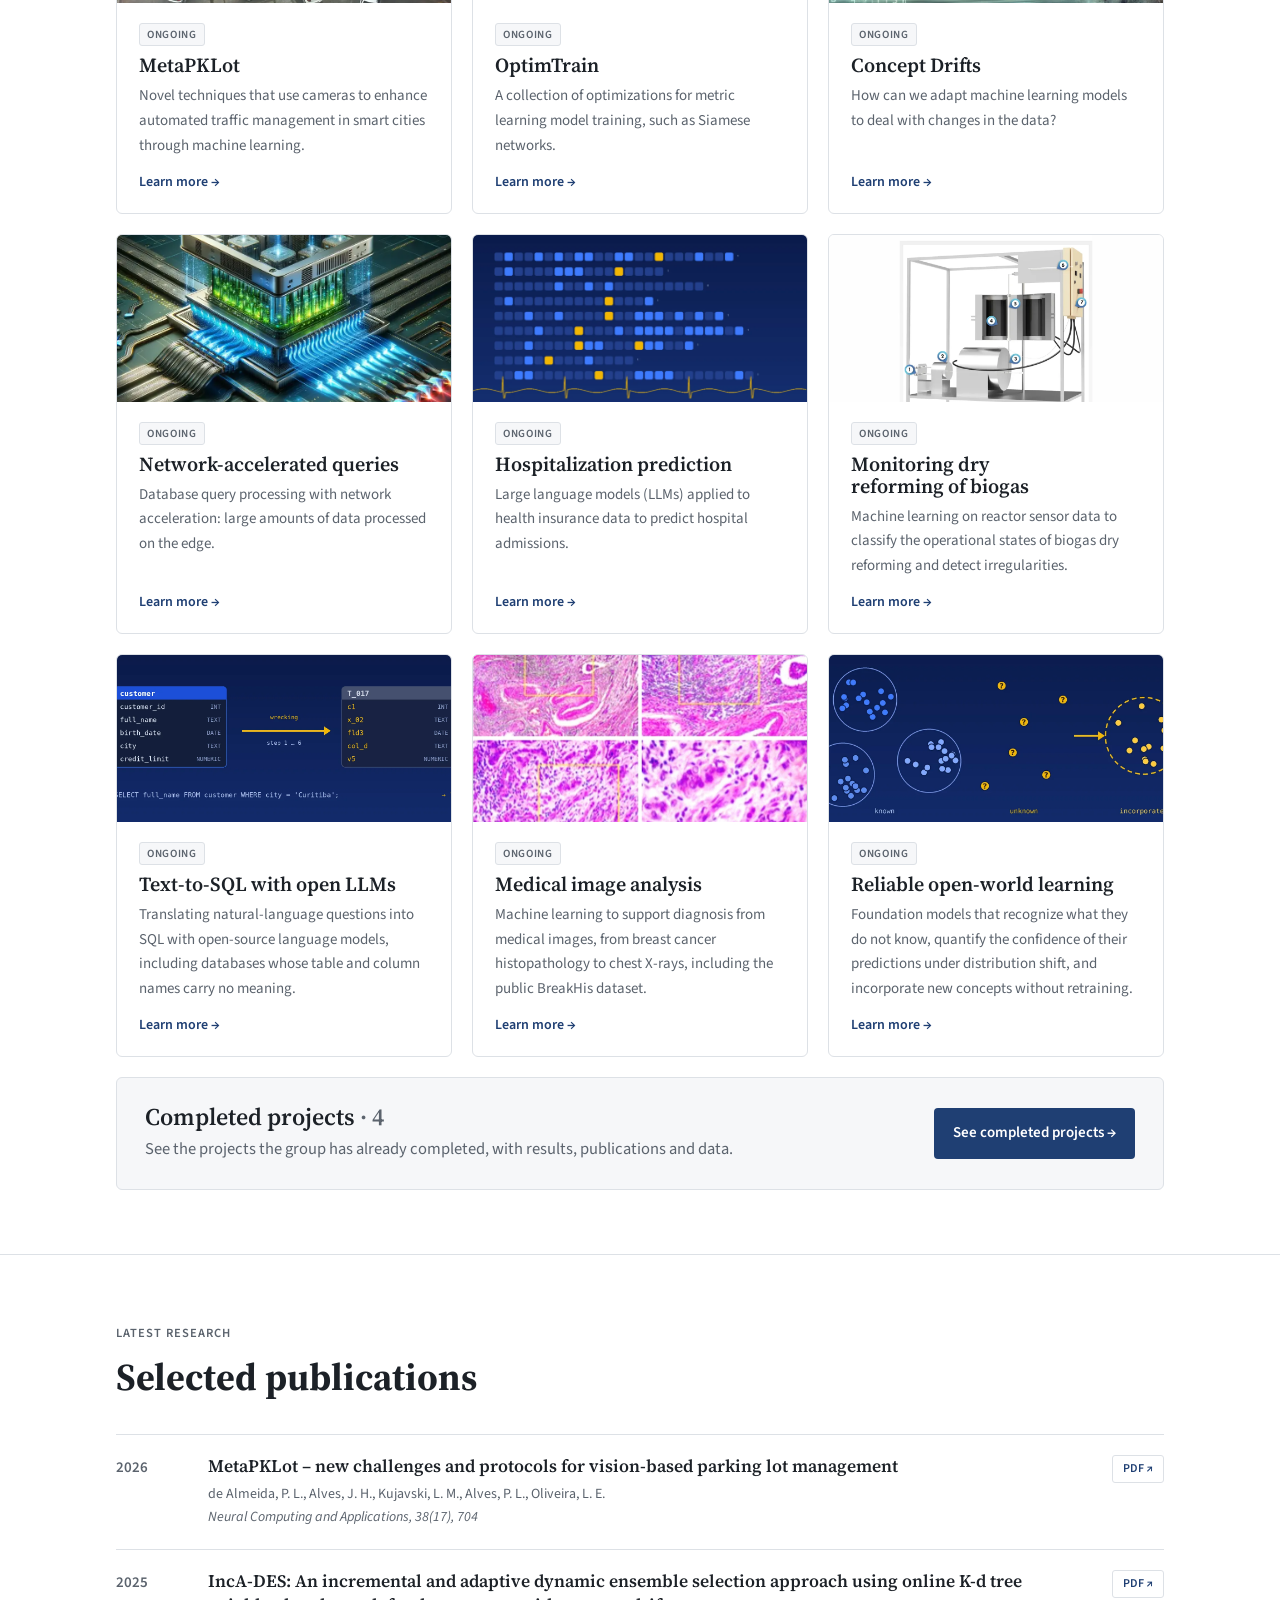
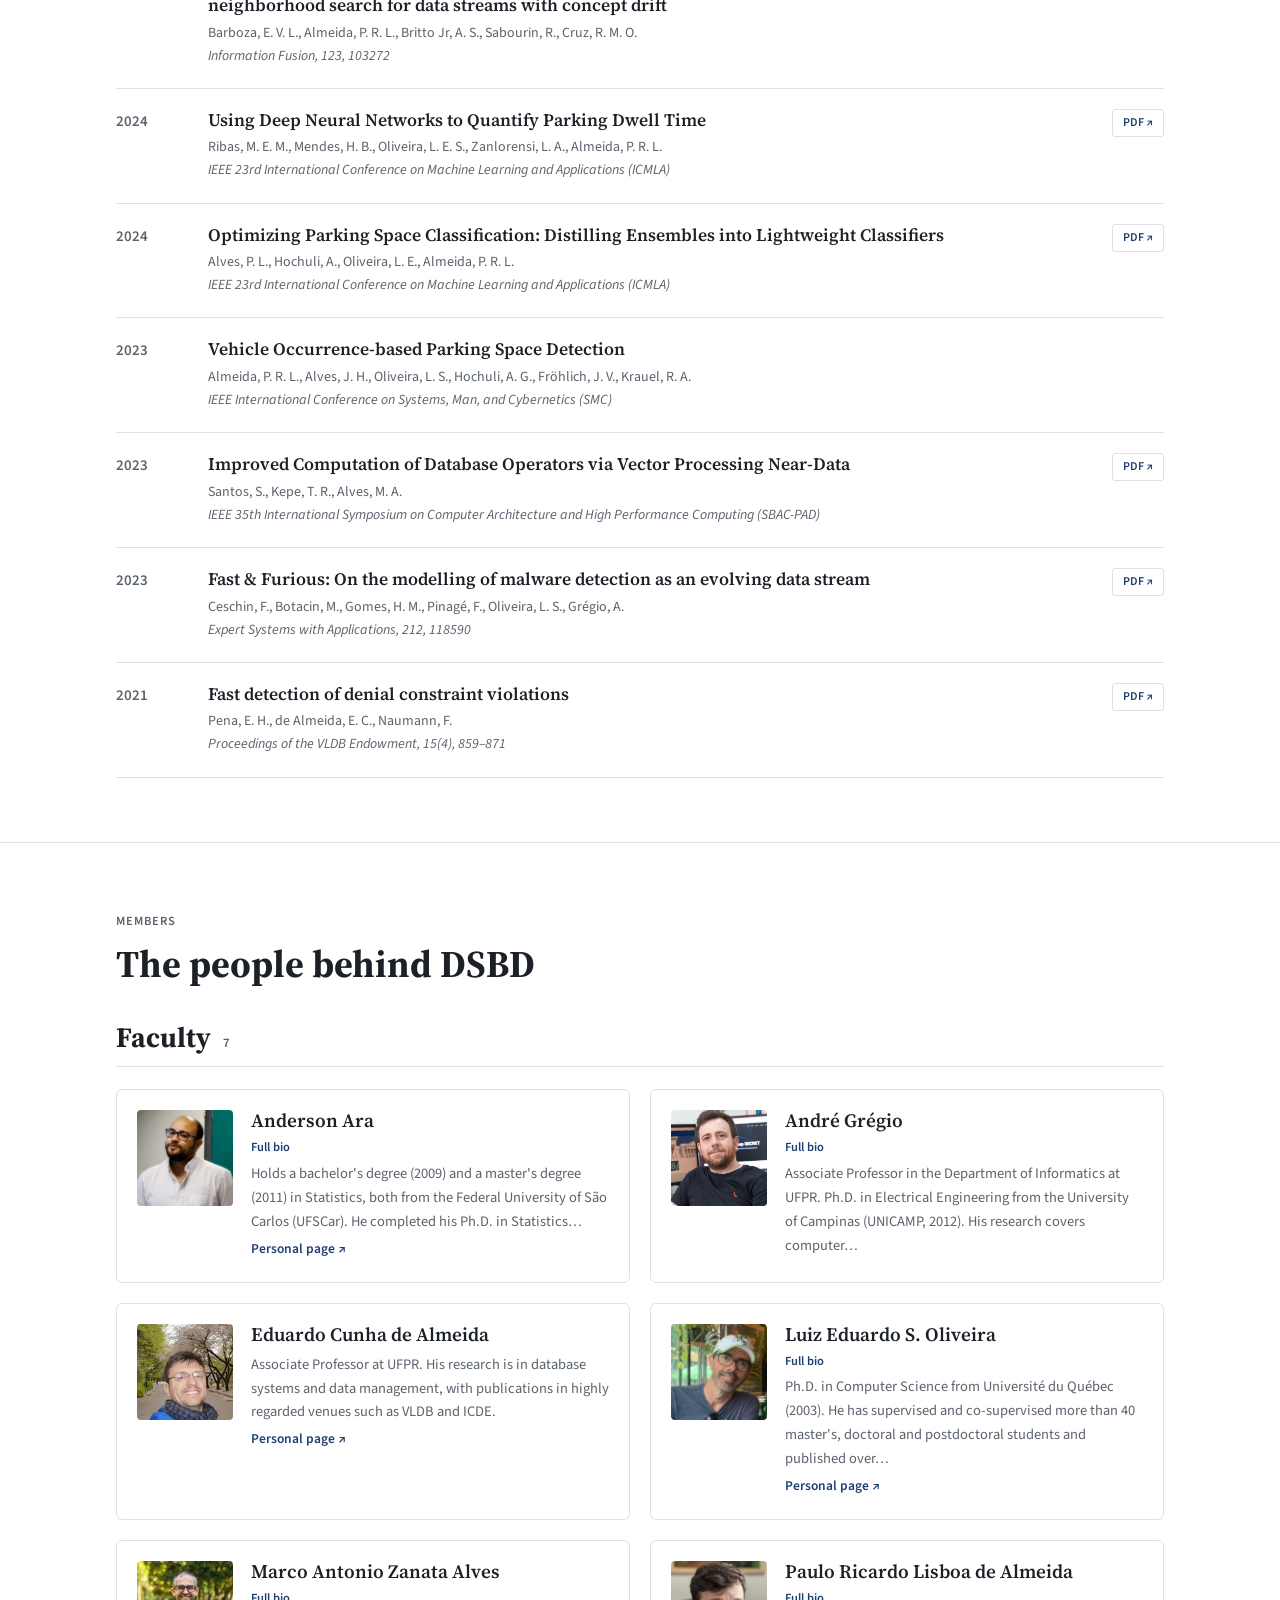
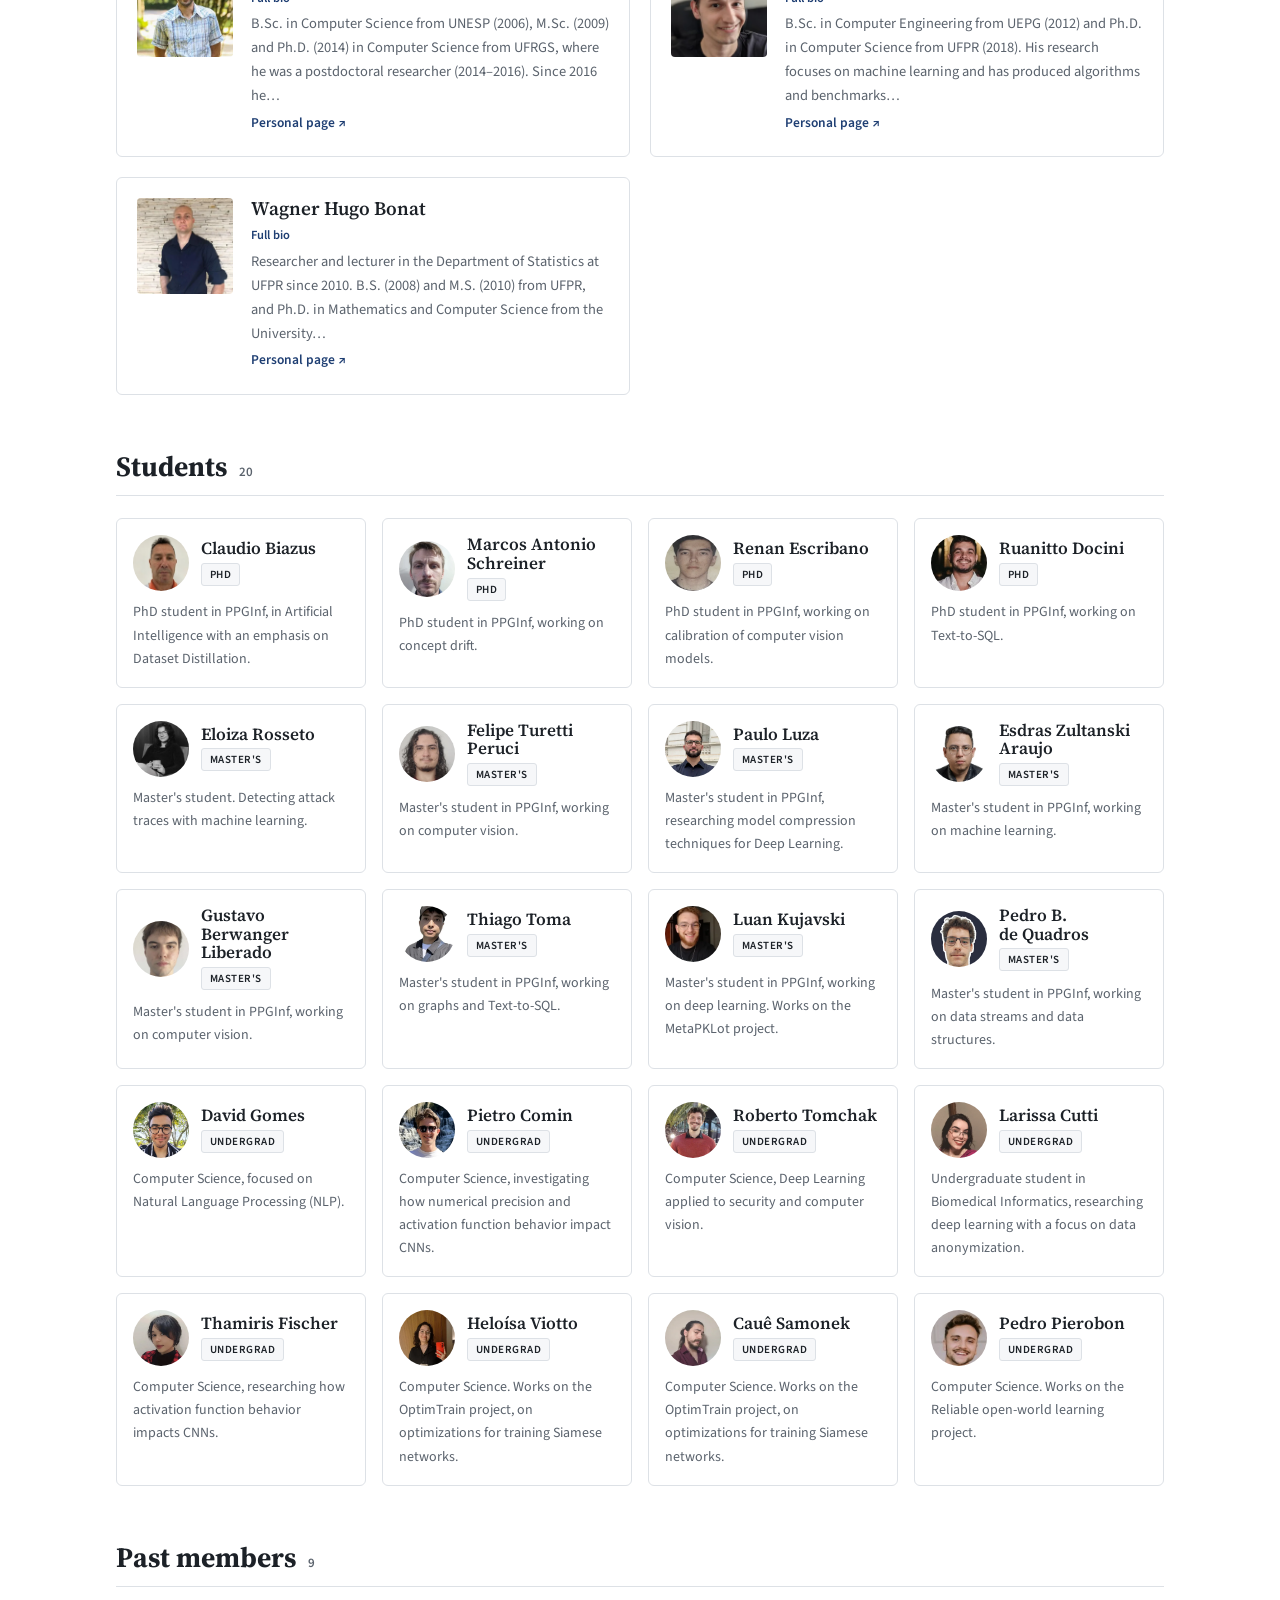
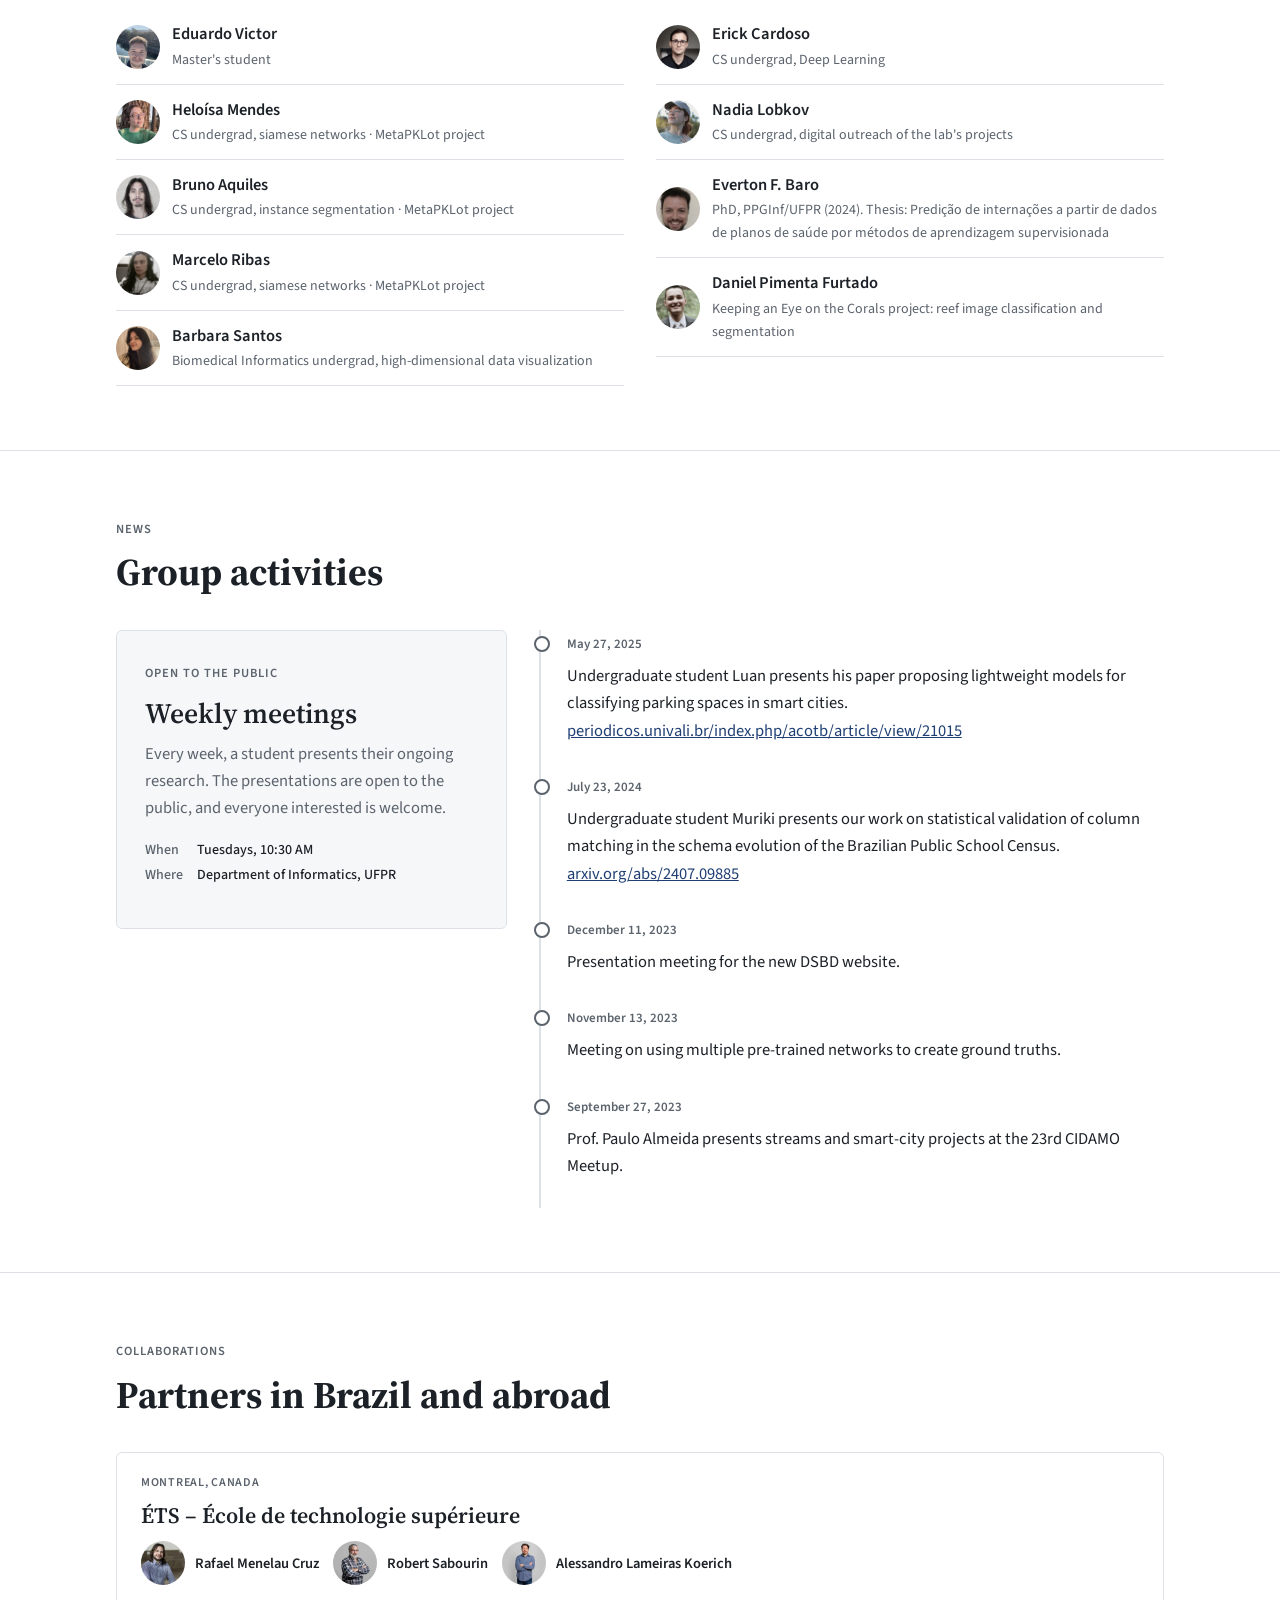
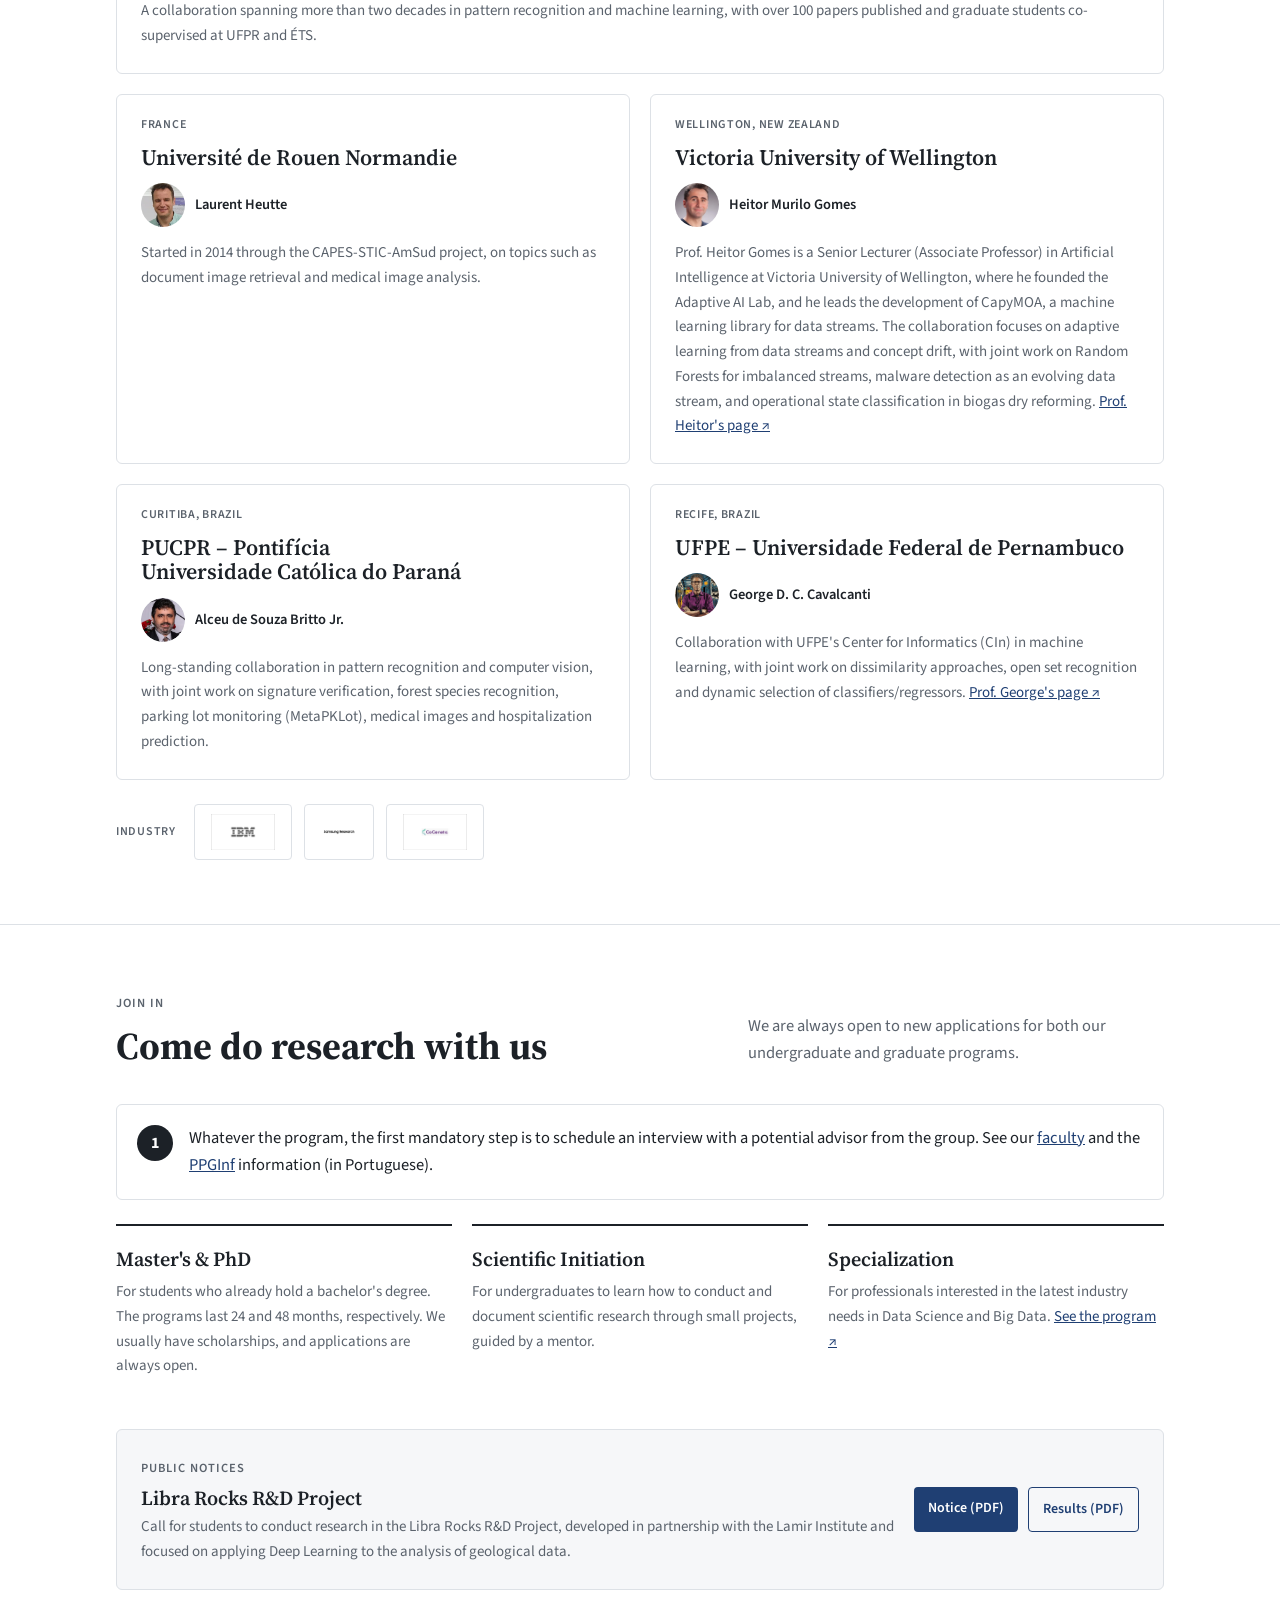
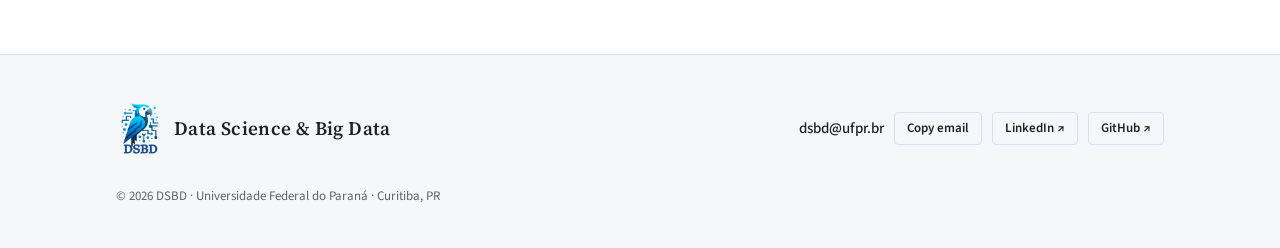
==== commit 942d289e: "Links das páginas de Eduardo Almeida e Wagner Bonat Co-Authored-By: Claude Opus 5.5 <noreply@anthrop" ====
--- a/sobrio/index.html
+++ b/sobrio/index.html
@@ -7,10 +7,10 @@
 <link rel="preconnect" href="https://fonts.googleapis.com">
 <link rel="preconnect" href="https://fonts.gstatic.com" crossorigin>
 <link rel="stylesheet" href="https://fonts.googleapis.com/css2?family=Source+Serif+4:opsz,wght@8..60,500;8..60,600&family=Source+Sans+3:wght@400;500;600&display=swap">
-<link rel="stylesheet" href="../assets/site.css?v=202610211534">
+<link rel="stylesheet" href="../assets/site.css?v=202610211825">
 <title>[Sóbria] DSBD – Data Science &amp; Big Data · UFPR</title>
 <meta name="description" content="Data Science &amp; Big Data (DSBD), laboratório de pesquisa da UFPR (DINF + DEST).">
-<link rel="stylesheet" href="sobrio.css?v=202610211534">
+<link rel="stylesheet" href="sobrio.css?v=202610211825">
 <meta name="robots" content="noindex">
 </head>
 <body data-page="home" data-base="../">
@@ -114,7 +114,7 @@
   </div>
 </section>
 
-<script src="../assets/content.js?v=202610211534"></script>
-<script src="../assets/site.js?v=202610211534"></script>
+<script src="../assets/content.js?v=202610211825"></script>
+<script src="../assets/site.js?v=202610211825"></script>
 </body>
 </html>
